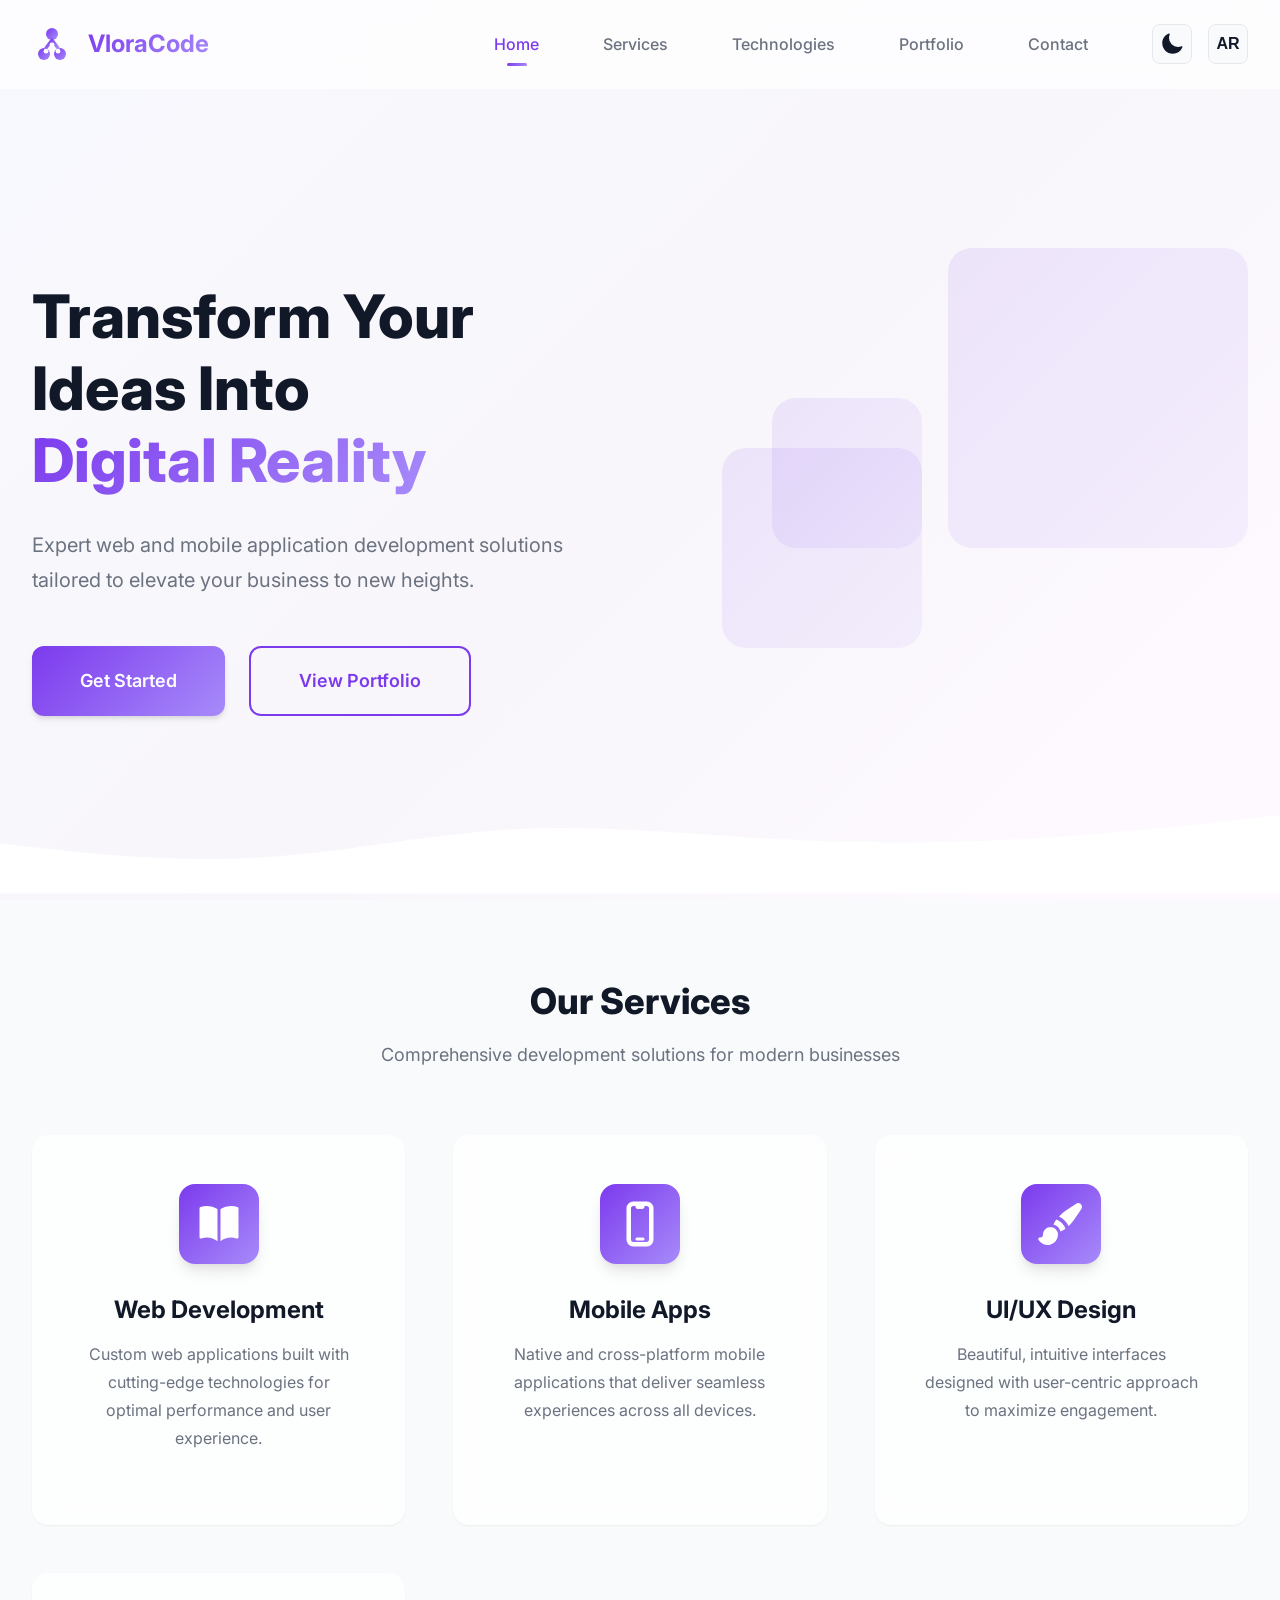
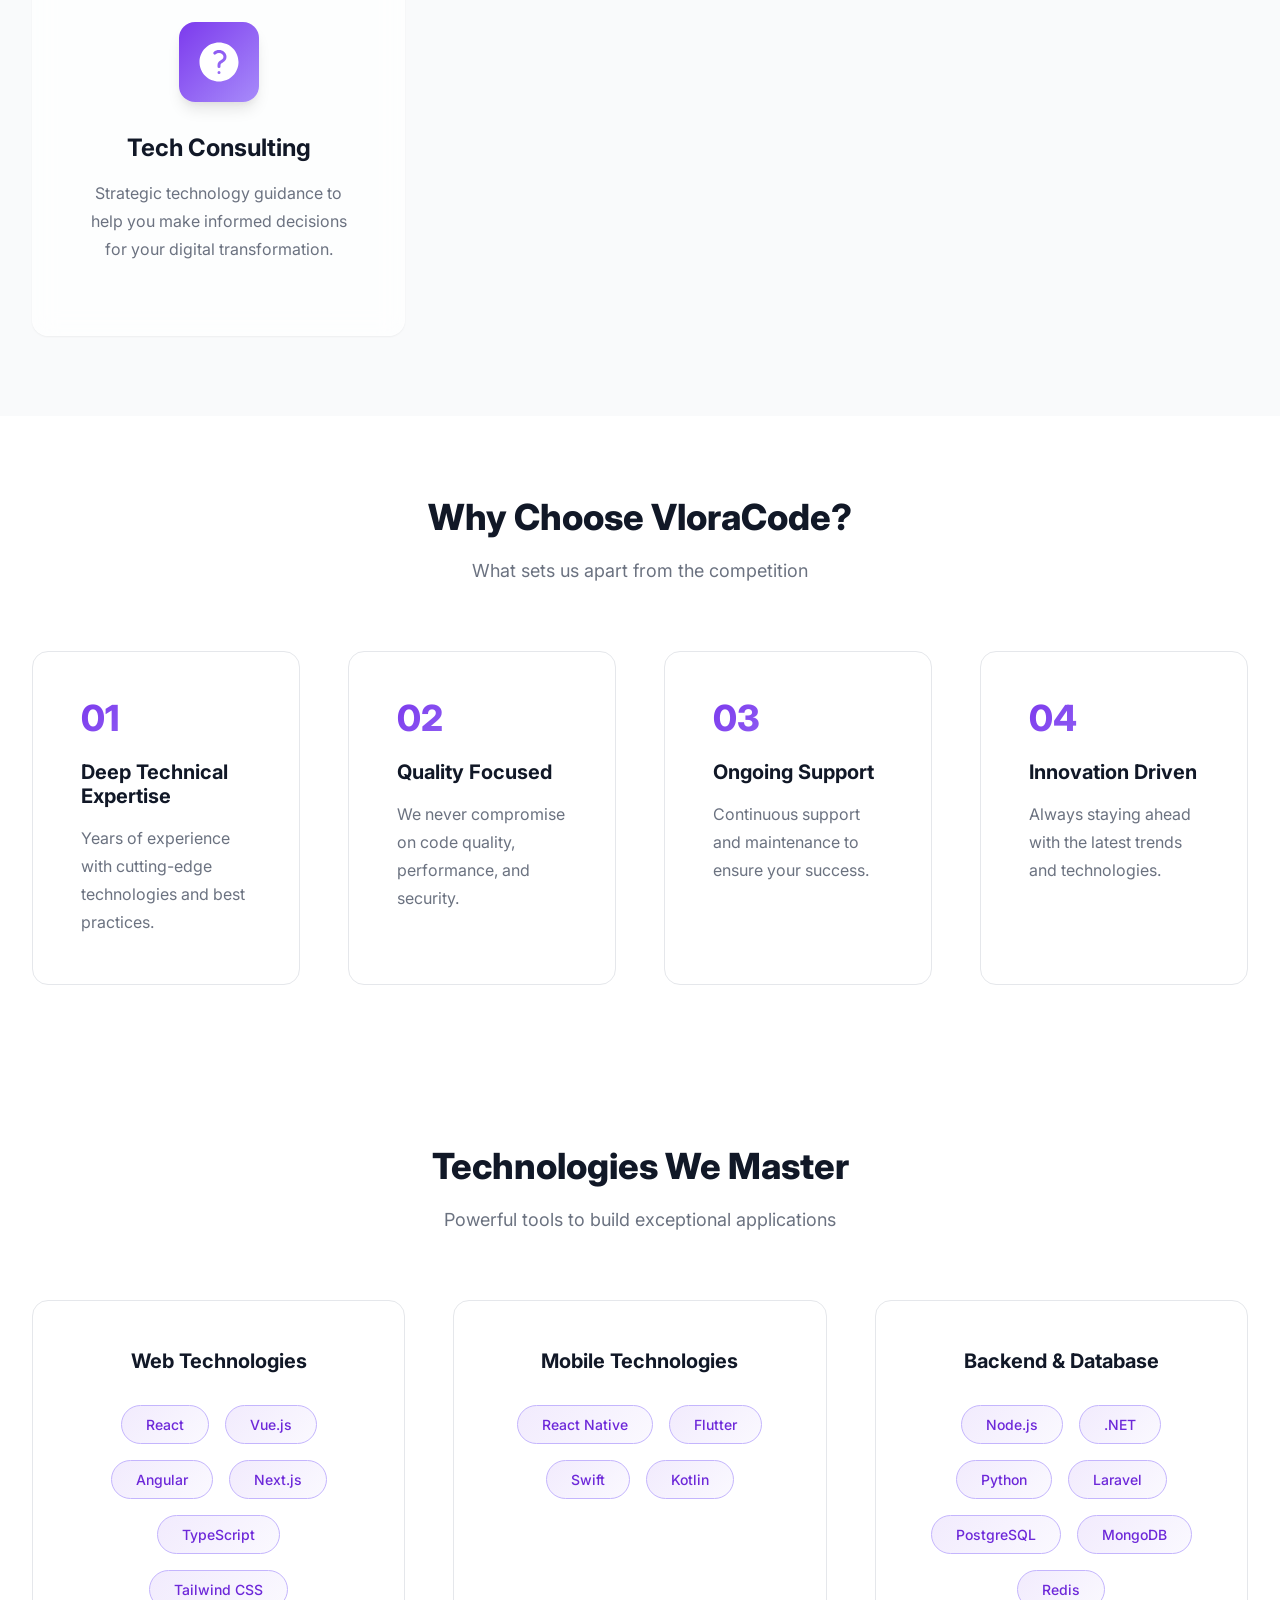
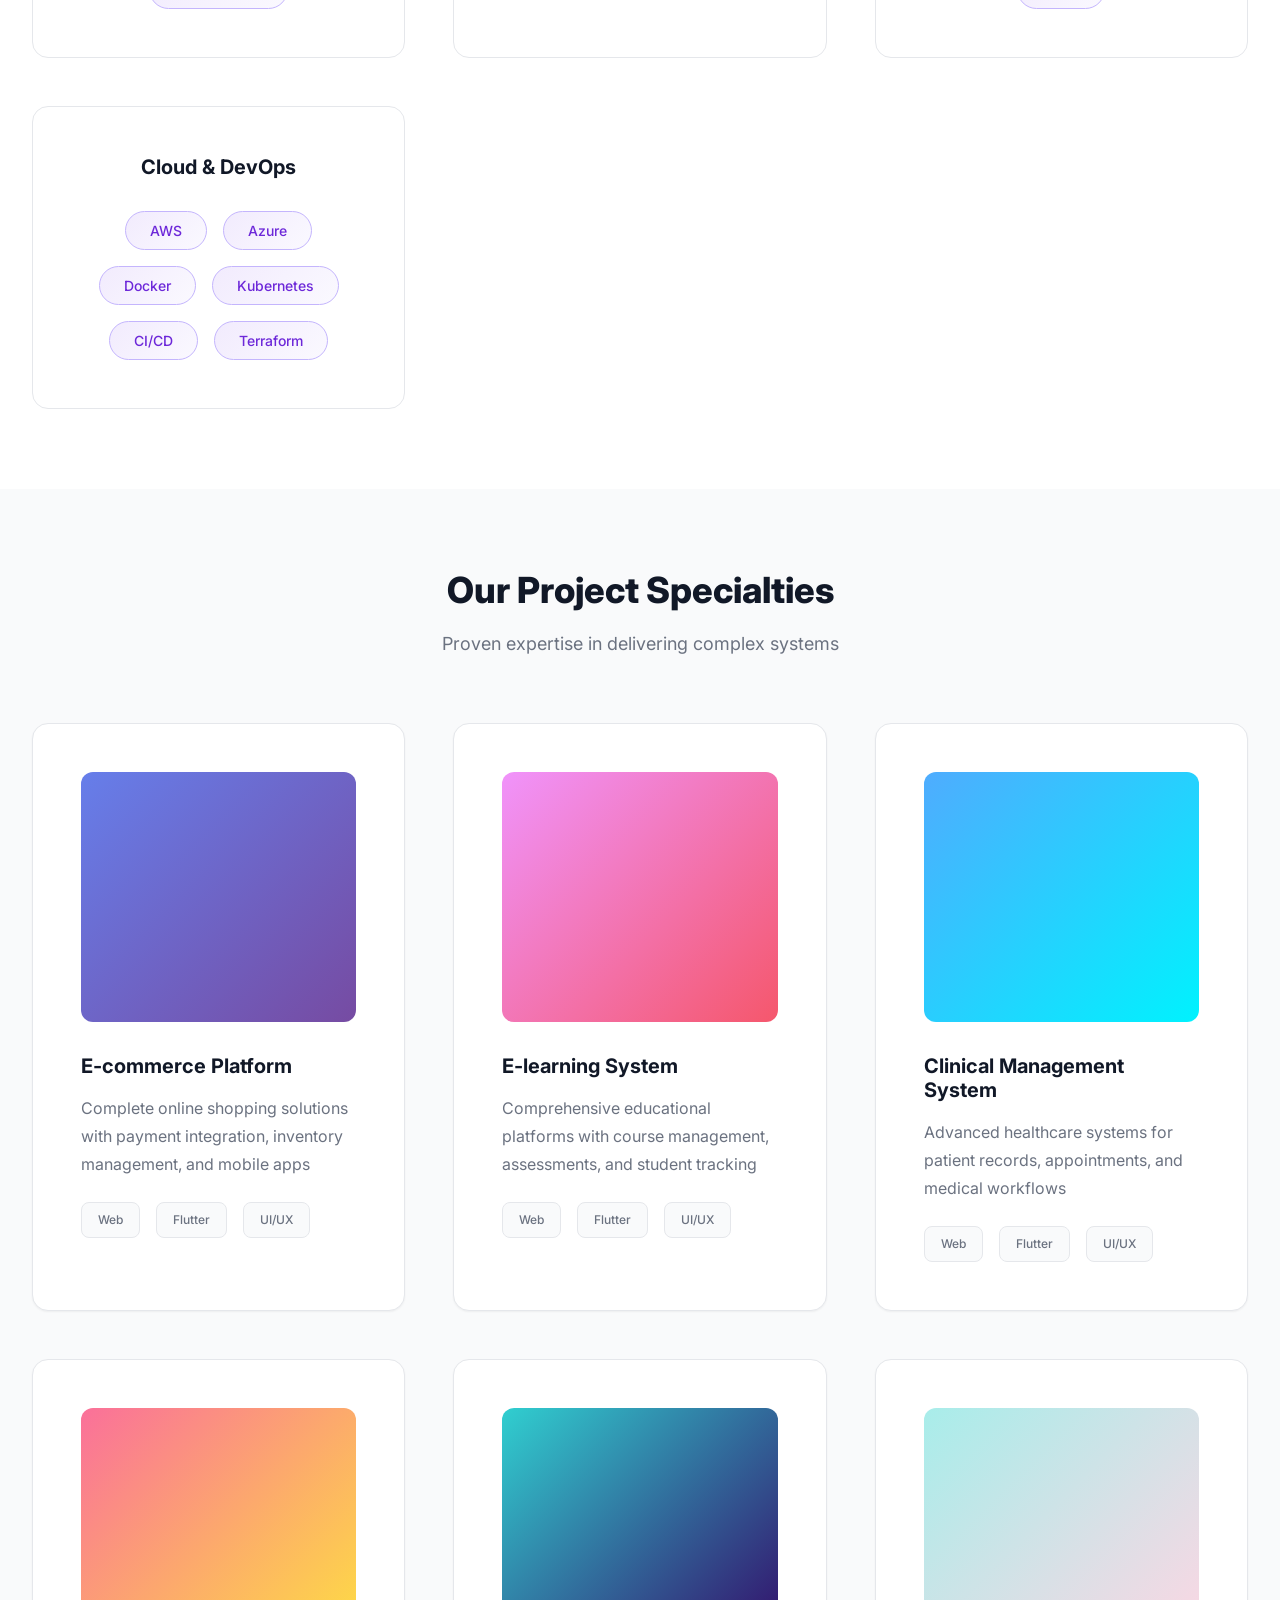
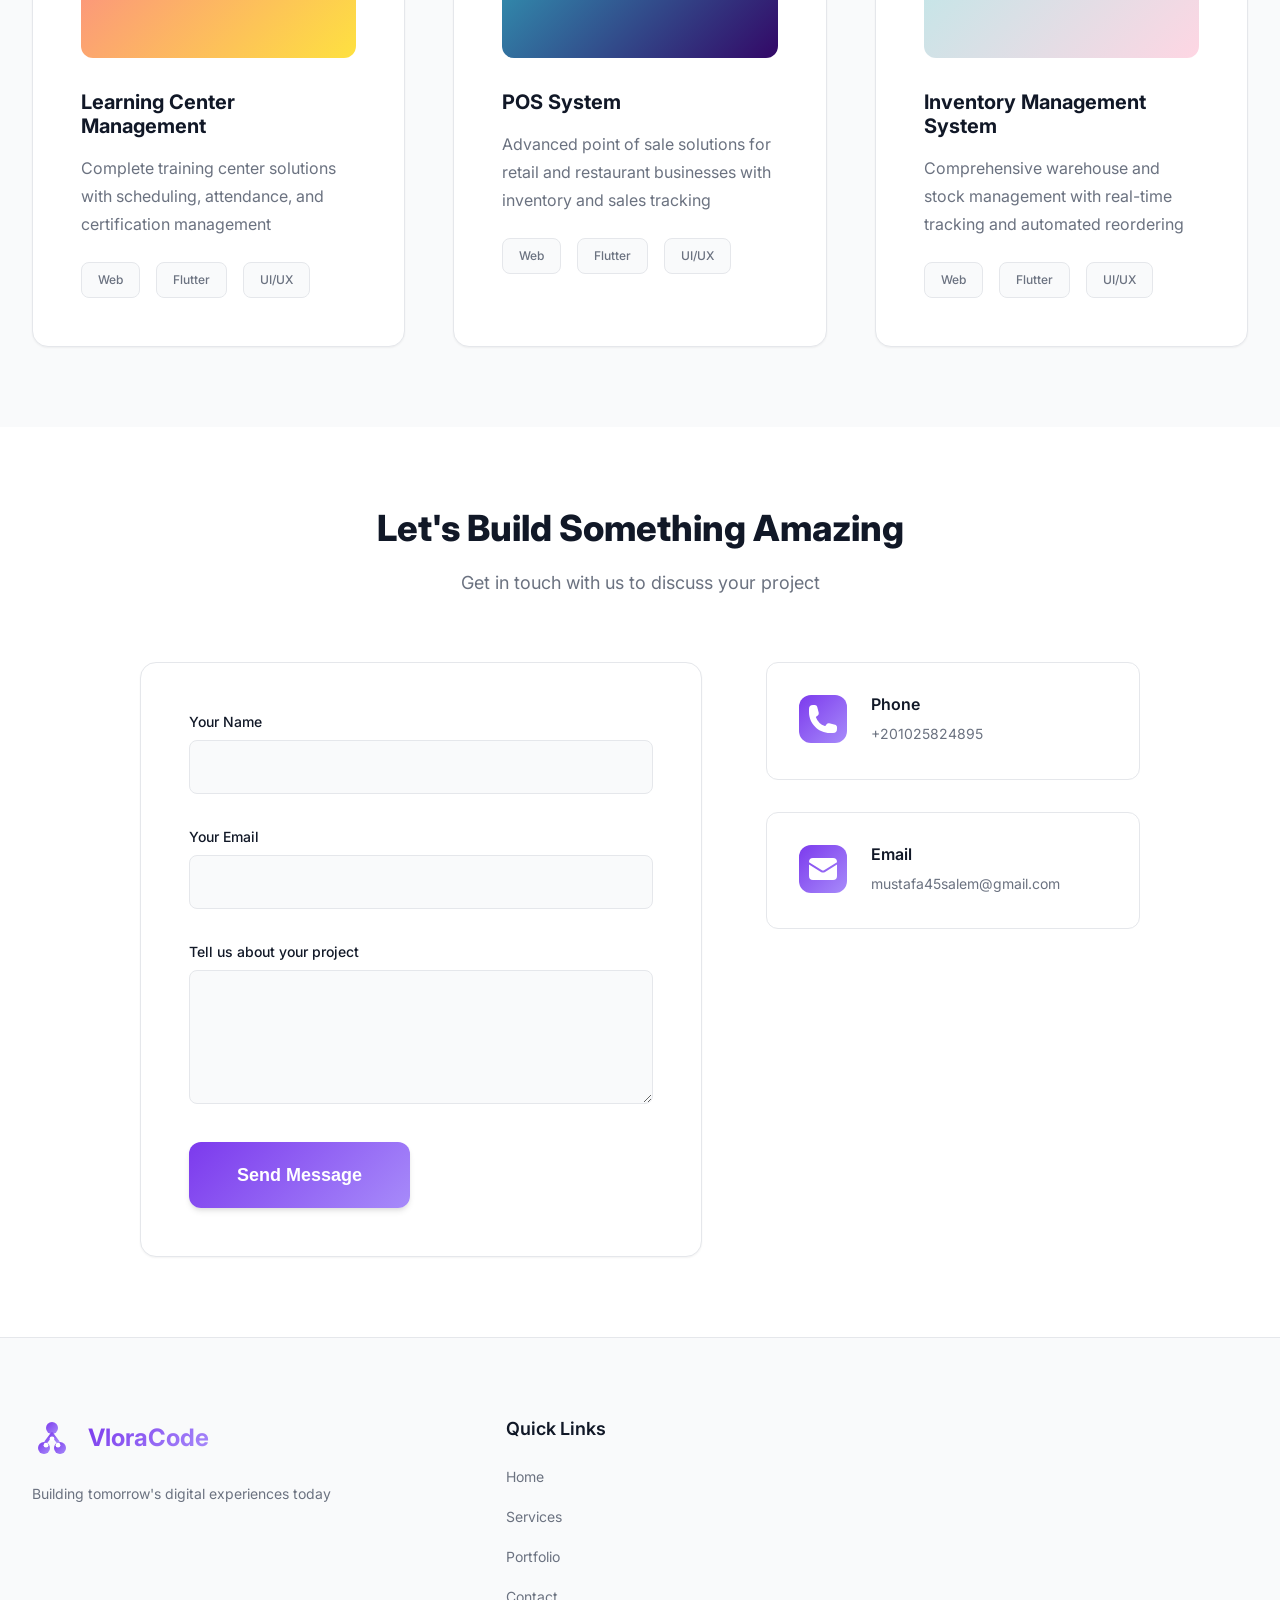
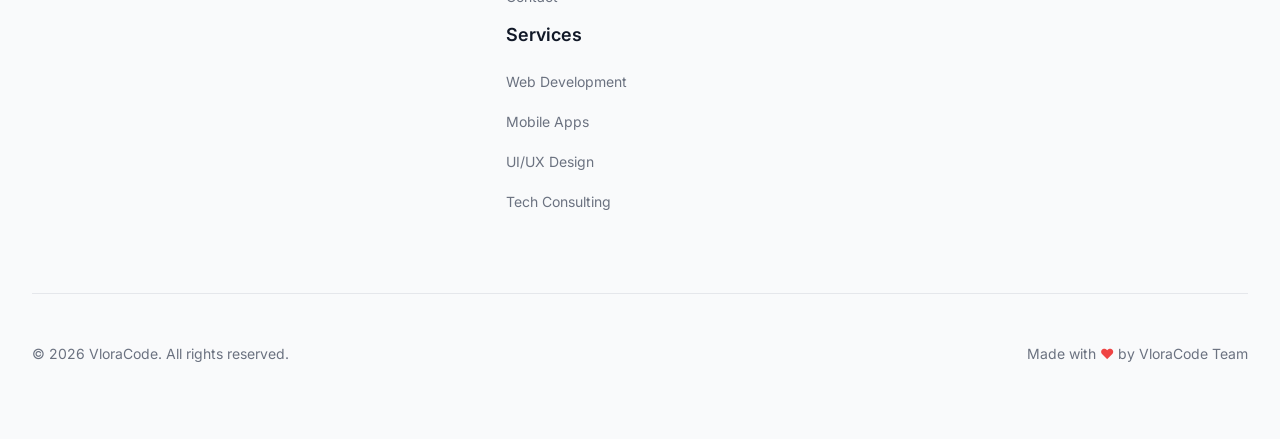
==== index.html @ 41226ab3 "first commit" ====
<!DOCTYPE html>
<html lang="en" dir="ltr">

<head>
    <meta charset="UTF-8">
    <meta name="viewport" content="width=device-width, initial-scale=1.0">
    <meta http-equiv="X-UA-Compatible" content="ie=edge">

    <!-- SEO Meta Tags -->
    <title>VloraCode - Expert Web & Mobile App Development</title>
    <meta name="description"
        content="VloraCode specializes in creating cutting-edge web and mobile applications. Transform your ideas into digital reality with our expert development team.">
    <meta name="keywords"
        content="web development, mobile app development, UI/UX design, VloraCode, software development">
    <meta name="author" content="VloraCode">

    <!-- Open Graph / Facebook -->
    <meta property="og:type" content="website">
    <meta property="og:url" content="https://vloracode.com/">
    <meta property="og:title" content="VloraCode - Expert Web & Mobile App Development">
    <meta property="og:description"
        content="Transform your ideas into digital reality with our expert development team.">

    <!-- Twitter -->
    <meta property="twitter:card" content="summary_large_image">
    <meta property="twitter:url" content="https://vloracode.com/">
    <meta property="twitter:title" content="VloraCode - Expert Web & Mobile App Development">
    <meta property="twitter:description"
        content="Transform your ideas into digital reality with our expert development team.">

    <!-- Favicon -->
    <link rel="icon" type="image/svg+xml" href="./logos/favicon.svg">

    <!-- Google Fonts -->
    <link rel="preconnect" href="https://fonts.googleapis.com">
    <link rel="preconnect" href="https://fonts.gstatic.com" crossorigin>
    <link
        href="https://fonts.googleapis.com/css2?family=Inter:wght@400;500;600;700;800&family=Cairo:wght@400;600;700;800&display=swap"
        rel="stylesheet">

    <!-- Stylesheet -->
    <link rel="stylesheet" href="./css/styles.css">
</head>

<body>

    <!-- ========== HEADER ========== -->
    <header class="header" id="header">
        <div class="container">
            <a href="#home" class="logo">
                <svg class="logo-icon" viewBox="0 0 100 100" xmlns="http://www.w3.org/2000/svg">
                    <defs>
                        <linearGradient id="logoGradient" x1="0%" y1="0%" x2="100%" y2="100%">
                            <stop offset="0%" style="stop-color:#7C3AED;stop-opacity:1" />
                            <stop offset="100%" style="stop-color:#A78BFA;stop-opacity:1" />
                        </linearGradient>
                    </defs>
                    <circle cx="50" cy="25" r="15" fill="url(#logoGradient)" />
                    <circle cx="30" cy="75" r="15" fill="url(#logoGradient)" />
                    <circle cx="70" cy="75" r="15" fill="url(#logoGradient)" />
                    <path d="M 50 40 L 35 60 M 50 40 L 65 60" stroke="url(#logoGradient)" stroke-width="8"
                        stroke-linecap="round" />
                    <circle cx="50" cy="52" r="6" fill="white" />
                    <circle cx="35" cy="68" r="6" fill="white" />
                    <circle cx="65" cy="68" r="6" fill="white" />
                </svg>
                <span class="logo-text">VloraCode</span>
            </a>

            <nav class="nav">
                <ul class="nav-links">
                    <li><a href="#home" class="nav-link active" data-i18n="nav.home">Home</a></li>
                    <li><a href="#services" class="nav-link" data-i18n="nav.services">Services</a></li>
                    <li><a href="#technologies" class="nav-link" data-i18n="nav.technologies">Technologies</a></li>
                    <li><a href="#portfolio" class="nav-link" data-i18n="nav.portfolio">Portfolio</a></li>
                    <li><a href="#contact" class="nav-link" data-i18n="nav.contact">Contact</a></li>
                </ul>

                <div class="nav-controls">
                    <button class="btn btn-icon" id="theme-toggle" aria-label="Toggle theme">
                        <span class="theme-icon">
                            <svg xmlns="http://www.w3.org/2000/svg" viewBox="0 0 24 24" fill="currentColor"
                                class="icon">
                                <path fill-rule="evenodd"
                                    d="M9.528 1.718a.75.75 0 01.162.819A8.97 8.97 0 009 6a9 9 0 009 9 8.97 8.97 0 003.463-.69.75.75 0 01.981.98 10.503 10.503 0 01-9.694 6.46c-5.799 0-10.5-4.701-10.5-10.5 0-4.368 2.667-8.112 6.46-9.694a.75.75 0 01.818.162z"
                                    clip-rule="evenodd" />
                            </svg>
                        </span>
                    </button>

                    <button class="btn btn-icon" id="lang-toggle" aria-label="Toggle language">
                        <span class="lang-text" style="font-weight: 600;">AR</span>
                    </button>

                    <button class="btn btn-icon" id="mobile-menu-btn" aria-label="Toggle menu" style="display: none;">
                        <svg xmlns="http://www.w3.org/2000/svg" viewBox="0 0 24 24" fill="currentColor" class="icon">
                            <path fill-rule="evenodd"
                                d="M3 6.75A.75.75 0 013.75 6h16.5a.75.75 0 010 1.5H3.75A.75.75 0 013 6.75zM3 12a.75.75 0 01.75-.75h16.5a.75.75 0 010 1.5H3.75A.75.75 0 013 12zm0 5.25a.75.75 0 01.75-.75h16.5a.75.75 0 010 1.5H3.75a.75.75 0 01-.75-.75z"
                                clip-rule="evenodd" />
                        </svg>
                    </button>
                </div>
            </nav>
        </div>
    </header>

    <!-- Mobile Menu Overlay -->
    <div class="menu-overlay" id="menu-overlay"></div>

    <!-- Mobile Menu -->
    <nav class="mobile-menu" id="mobile-menu">
        <ul class="mobile-menu-links">
            <li><a href="#home" data-i18n="nav.home">Home</a></li>
            <li><a href="#services" data-i18n="nav.services">Services</a></li>
            <li><a href="#technologies" data-i18n="nav.technologies">Technologies</a></li>
            <li><a href="#portfolio" data-i18n="nav.portfolio">Portfolio</a></li>
            <li><a href="#contact" data-i18n="nav.contact">Contact</a></li>
        </ul>
    </nav>

    <main>
        <!-- ========== HERO SECTION ========== -->
        <section class="hero-section" id="home">
            <div class="hero-bg"></div>
            <div class="container">
                <div class="hero-content">
                    <div class="hero-text" data-animate="fadeInUp">
                        <h1 class="hero-title">
                            <span data-i18n="hero.title">Transform Your Ideas Into</span><br>
                            <span class="text-gradient" data-i18n="hero.titleHighlight">Digital Reality</span>
                        </h1>
                        <p class="hero-subtitle" data-i18n="hero.subtitle">
                            Expert web and mobile application development solutions tailored to elevate your business to
                            new heights.
                        </p>
                        <div class="hero-cta">
                            <a href="#contact" class="btn btn-primary btn-lg" data-i18n="hero.cta1">Get Started</a>
                            <a href="#portfolio" class="btn btn-outline btn-lg" data-i18n="hero.cta2">View Portfolio</a>
                        </div>
                    </div>
                    <div class="hero-visual" data-animate="fadeIn" data-delay="200">
                        <div class="hero-animation">
                            <div class="float-element float-1"></div>
                            <div class="float-element float-2"></div>
                            <div class="float-element float-3"></div>
                        </div>
                    </div>
                </div>
            </div>
            <div class="hero-wave">
                <svg viewBox="0 0 1440 120" fill="none" xmlns="http://www.w3.org/2000/svg">
                    <path
                        d="M0,64L48,69.3C96,75,192,85,288,80C384,75,480,53,576,48C672,43,768,53,864,58.7C960,64,1056,64,1152,58.7C1248,53,1344,43,1392,37.3L1440,32L1440,120L1392,120C1344,120,1248,120,1152,120C1056,120,960,120,864,120C768,120,672,120,576,120C480,120,384,120,288,120C192,120,96,120,48,120L0,120Z"
                        fill="var(--bg-primary)" />
                </svg>
            </div>
        </section>

        <!-- ========== SERVICES SECTION ========== -->
        <section class="section services-section" id="services">
            <div class="container">
                <div class="section-header text-center" data-animate="fadeInUp">
                    <h2 class="section-title" data-i18n="services.title">Our Services</h2>
                    <p class="section-subtitle" data-i18n="services.subtitle">Comprehensive development solutions for
                        modern businesses</p>
                </div>

                <div class="services-grid">
                    <div class="service-card card card-glass" data-animate="fadeInUp" data-delay="0">
                        <div class="service-icon">
                            <svg xmlns="http://www.w3.org/2000/svg" viewBox="0 0 24 24" fill="currentColor"
                                class="icon-xl">
                                <path
                                    d="M11.25 4.533A9.707 9.707 0 006 3a9.735 9.735 0 00-3.25.555.75.75 0 00-.5.707v14.25a.75.75 0 001 .707A8.237 8.237 0 016 18.75c1.995 0 3.823.707 5.25 1.886V4.533zM12.75 20.636A8.214 8.214 0 0118 18.75c.966 0 1.89.166 2.75.47a.75.75 0 001-.708V4.262a.75.75 0 00-.5-.707A9.735 9.735 0 0018 3a9.707 9.707 0 00-5.25 1.533v16.103z" />
                            </svg>
                        </div>
                        <h3 class="service-title" data-i18n="services.web.title">Web Development</h3>
                        <p class="service-description" data-i18n="services.web.description">Custom web applications
                            built with cutting-edge technologies for optimal performance and user experience.</p>
                    </div>

                    <div class="service-card card card-glass" data-animate="fadeInUp" data-delay="100">
                        <div class="service-icon">
                            <svg xmlns="http://www.w3.org/2000/svg" viewBox="0 0 24 24" fill="currentColor"
                                class="icon-xl">
                                <path d="M10.5 18.75a.75.75 0 000 1.5h3a.75.75 0 000-1.5h-3z" />
                                <path fill-rule="evenodd"
                                    d="M8.625.75A3.375 3.375 0 005.25 4.125v15.75a3.375 3.375 0 003.375 3.375h6.75a3.375 3.375 0 003.375-3.375V4.125A3.375 3.375 0 0015.375.75h-6.75zM7.5 4.125C7.5 3.504 8.004 3 8.625 3H9.75v.375c0 .621.504 1.125 1.125 1.125h2.25c.621 0 1.125-.504 1.125-1.125V3h1.125c.621 0 1.125.504 1.125 1.125v15.75c0 .621-.504 1.125-1.125 1.125h-6.75A1.125 1.125 0 017.5 19.875V4.125z"
                                    clip-rule="evenodd" />
                            </svg>
                        </div>
                        <h3 class="service-title" data-i18n="services.mobile.title">Mobile Apps</h3>
                        <p class="service-description" data-i18n="services.mobile.description">Native and cross-platform
                            mobile applications that deliver seamless experiences across all devices.</p>
                    </div>

                    <div class="service-card card card-glass" data-animate="fadeInUp" data-delay="200">
                        <div class="service-icon">
                            <svg xmlns="http://www.w3.org/2000/svg" viewBox="0 0 24 24" fill="currentColor"
                                class="icon-xl">
                                <path fill-rule="evenodd"
                                    d="M20.599 1.5c-.376 0-.743.111-1.055.32l-5.08 3.385a18.747 18.747 0 00-3.471 2.987 10.04 10.04 0 014.815 4.815 18.748 18.748 0 002.987-3.472l3.386-5.079A1.902 1.902 0 0020.599 1.5zm-8.3 14.025a18.76 18.76 0 001.896-1.207 8.026 8.026 0 00-4.513-4.513A18.75 18.75 0 008.475 11.7l-.278.5a5.26 5.26 0 013.601 3.602l.502-.278zM6.75 13.5A3.75 3.75 0 003 17.25a1.5 1.5 0 01-1.601 1.497.75.75 0 00-.7 1.123 5.25 5.25 0 009.8-2.62 3.75 3.75 0 00-3.75-3.75z"
                                    clip-rule="evenodd" />
                            </svg>
                        </div>
                        <h3 class="service-title" data-i18n="services.uiux.title">UI/UX Design</h3>
                        <p class="service-description" data-i18n="services.uiux.description">Beautiful, intuitive
                            interfaces designed with user-centric approach to maximize engagement.</p>
                    </div>

                    <div class="service-card card card-glass" data-animate="fadeInUp" data-delay="300">
                        <div class="service-icon">
                            <svg xmlns="http://www.w3.org/2000/svg" viewBox="0 0 24 24" fill="currentColor"
                                class="icon-xl">
                                <path fill-rule="evenodd"
                                    d="M2.25 12c0-5.385 4.365-9.75 9.75-9.75s9.75 4.365 9.75 9.75-4.365 9.75-9.75 9.75S2.25 17.385 2.25 12zm11.378-3.917c-.89-.777-2.366-.777-3.255 0a.75.75 0 01-.988-1.129c1.454-1.272 3.776-1.272 5.23 0 1.513 1.324 1.513 3.518 0 4.842a3.75 3.75 0 01-.837.552c-.676.328-1.028.774-1.028 1.152v.75a.75.75 0 01-1.5 0v-.75c0-1.279 1.06-2.107 1.875-2.502.182-.088.351-.199.503-.331.83-.727.83-1.857 0-2.584zM12 18a.75.75 0 100-1.5.75.75 0 000 1.5z"
                                    clip-rule="evenodd" />
                            </svg>
                        </div>
                        <h3 class="service-title" data-i18n="services.consulting.title">Tech Consulting</h3>
                        <p class="service-description" data-i18n="services.consulting.description">Strategic technology
                            guidance to help you make informed decisions for your digital transformation.</p>
                    </div>
                </div>
            </div>
        </section>

        <!-- ========== WHY CHOOSE US SECTION ========== -->
        <section class="section why-us-section">
            <div class="container">
                <div class="section-header text-center" data-animate="fadeInUp">
                    <h2 class="section-title" data-i18n="whyUs.title">Why Choose VloraCode?</h2>
                    <p class="section-subtitle" data-i18n="whyUs.subtitle">What sets us apart from the competition</p>
                </div>

                <div class="why-us-grid">
                    <div class="why-us-card" data-animate="fadeInUp" data-delay="0">
                        <div class="why-us-number">01</div>
                        <h3 data-i18n="whyUs.expertise.title">Deep Technical Expertise</h3>
                        <p data-i18n="whyUs.expertise.description">Years of experience with cutting-edge technologies
                            and best practices.</p>
                    </div>

                    <div class="why-us-card" data-animate="fadeInUp" data-delay="100">
                        <div class="why-us-number">02</div>
                        <h3 data-i18n="whyUs.quality.title">Quality Focused</h3>
                        <p data-i18n="whyUs.quality.description">We never compromise on code quality, performance, and
                            security.</p>
                    </div>

                    <div class="why-us-card" data-animate="fadeInUp" data-delay="200">
                        <div class="why-us-number">03</div>
                        <h3 data-i18n="whyUs.support.title">Ongoing Support</h3>
                        <p data-i18n="whyUs.support.description">Continuous support and maintenance to ensure your
                            success.</p>
                    </div>

                    <div class="why-us-card" data-animate="fadeInUp" data-delay="300">
                        <div class="why-us-number">04</div>
                        <h3 data-i18n="whyUs.innovation.title">Innovation Driven</h3>
                        <p data-i18n="whyUs.innovation.description">Always staying ahead with the latest trends and
                            technologies.</p>
                    </div>
                </div>
            </div>
        </section>

        <!-- ========== TECHNOLOGIES SECTION ========== -->
        <section class="section technologies-section" id="technologies">
            <div class="container">
                <div class="section-header text-center" data-animate="fadeInUp">
                    <h2 class="section-title" data-i18n="technologies.title">Technologies We Master</h2>
                    <p class="section-subtitle" data-i18n="technologies.subtitle">Powerful tools to build exceptional
                        applications</p>
                </div>

                <div class="tech-grid">
                    <div class="tech-category" data-animate="fadeInUp" data-delay="0">
                        <h3 class="tech-category-title" data-i18n="technologies.web">Web Technologies</h3>
                        <div class="tech-items">
                            <div class="tech-item">React</div>
                            <div class="tech-item">Vue.js</div>
                            <div class="tech-item">Angular</div>
                            <div class="tech-item">Next.js</div>
                            <div class="tech-item">TypeScript</div>
                            <div class="tech-item">Tailwind CSS</div>
                        </div>
                    </div>

                    <div class="tech-category" data-animate="fadeInUp" data-delay="100">
                        <h3 class="tech-category-title" data-i18n="technologies.mobile">Mobile Technologies</h3>
                        <div class="tech-items">
                            <div class="tech-item">React Native</div>
                            <div class="tech-item">Flutter</div>
                            <div class="tech-item">Swift</div>
                            <div class="tech-item">Kotlin</div>
                        </div>
                    </div>

                    <div class="tech-category" data-animate="fadeInUp" data-delay="200">
                        <h3 class="tech-category-title" data-i18n="technologies.backend">Backend & Database</h3>
                        <div class="tech-items">
                            <div class="tech-item">Node.js</div>
                            <div class="tech-item">.NET</div>
                            <div class="tech-item">Python</div>
                            <div class="tech-item">Laravel</div>
                            <div class="tech-item">PostgreSQL</div>
                            <div class="tech-item">MongoDB</div>
                            <div class="tech-item">Redis</div>
                        </div>
                    </div>

                    <div class="tech-category" data-animate="fadeInUp" data-delay="300">
                        <h3 class="tech-category-title" data-i18n="technologies.cloud">Cloud & DevOps</h3>
                        <div class="tech-items">
                            <div class="tech-item">AWS</div>
                            <div class="tech-item">Azure</div>
                            <div class="tech-item">Docker</div>
                            <div class="tech-item">Kubernetes</div>
                            <div class="tech-item">CI/CD</div>
                            <div class="tech-item">Terraform</div>
                        </div>
                    </div>
                </div>
            </div>
        </section>

        <!-- ========== PROJECT SPECIALTIES SECTION ========== -->
        <section class="section portfolio-section" id="portfolio">
            <div class="container">
                <div class="section-header text-center" data-animate="fadeInUp">
                    <h2 class="section-title" data-i18n="portfolio.title">Our Project Specialties</h2>
                    <p class="section-subtitle" data-i18n="portfolio.subtitle">Proven expertise in delivering complex
                        systems</p>
                </div>

                <div class="portfolio-grid">
                    <!-- E-commerce Platform -->
                    <div class="portfolio-item card" data-animate="fadeInUp" data-delay="0">
                        <div class="portfolio-image">
                            <div class="portfolio-placeholder"
                                style="background: linear-gradient(135deg, #667eea 0%, #764ba2 100%);"></div>
                        </div>
                        <div class="portfolio-content">
                            <h3 class="portfolio-title" data-i18n="portfolio.project1.title">E-commerce Platform</h3>
                            <p class="portfolio-description" data-i18n="portfolio.project1.description">Complete online
                                shopping solutions with payment integration, inventory management, and mobile apps</p>
                            <div class="portfolio-tags">
                                <span class="tag">Web</span>
                                <span class="tag">Flutter</span>
                                <span class="tag">UI/UX</span>
                            </div>
                        </div>
                    </div>

                    <!-- E-learning System -->
                    <div class="portfolio-item card" data-animate="fadeInUp" data-delay="100">
                        <div class="portfolio-image">
                            <div class="portfolio-placeholder"
                                style="background: linear-gradient(135deg, #f093fb 0%, #f5576c 100%);"></div>
                        </div>
                        <div class="portfolio-content">
                            <h3 class="portfolio-title" data-i18n="portfolio.project2.title">E-learning System</h3>
                            <p class="portfolio-description" data-i18n="portfolio.project2.description">Comprehensive
                                educational platforms with course management, assessments, and student tracking</p>
                            <div class="portfolio-tags">
                                <span class="tag">Web</span>
                                <span class="tag">Flutter</span>
                                <span class="tag">UI/UX</span>
                            </div>
                        </div>
                    </div>

                    <!-- Clinical Management System -->
                    <div class="portfolio-item card" data-animate="fadeInUp" data-delay="200">
                        <div class="portfolio-image">
                            <div class="portfolio-placeholder"
                                style="background: linear-gradient(135deg, #4facfe 0%, #00f2fe 100%);"></div>
                        </div>
                        <div class="portfolio-content">
                            <h3 class="portfolio-title" data-i18n="portfolio.project3.title">Clinical Management System
                            </h3>
                            <p class="portfolio-description" data-i18n="portfolio.project3.description">Advanced
                                healthcare systems for patient records, appointments, and medical workflows</p>
                            <div class="portfolio-tags">
                                <span class="tag">Web</span>
                                <span class="tag">Flutter</span>
                                <span class="tag">UI/UX</span>
                            </div>
                        </div>
                    </div>

                    <!-- Learning Center Management -->
                    <div class="portfolio-item card" data-animate="fadeInUp" data-delay="300">
                        <div class="portfolio-image">
                            <div class="portfolio-placeholder"
                                style="background: linear-gradient(135deg, #fa709a 0%, #fee140 100%);"></div>
                        </div>
                        <div class="portfolio-content">
                            <h3 class="portfolio-title" data-i18n="portfolio.project4.title">Learning Center Management
                            </h3>
                            <p class="portfolio-description" data-i18n="portfolio.project4.description">Complete
                                training center solutions with scheduling, attendance, and certification management</p>
                            <div class="portfolio-tags">
                                <span class="tag">Web</span>
                                <span class="tag">Flutter</span>
                                <span class="tag">UI/UX</span>
                            </div>
                        </div>
                    </div>

                    <!-- POS System -->
                    <div class="portfolio-item card" data-animate="fadeInUp" data-delay="400">
                        <div class="portfolio-image">
                            <div class="portfolio-placeholder"
                                style="background: linear-gradient(135deg, #30cfd0 0%, #330867 100%);"></div>
                        </div>
                        <div class="portfolio-content">
                            <h3 class="portfolio-title" data-i18n="portfolio.project5.title">POS System</h3>
                            <p class="portfolio-description" data-i18n="portfolio.project5.description">Advanced point
                                of sale solutions for retail and restaurant businesses with inventory and sales tracking
                            </p>
                            <div class="portfolio-tags">
                                <span class="tag">Web</span>
                                <span class="tag">Flutter</span>
                                <span class="tag">UI/UX</span>
                            </div>
                        </div>
                    </div>

                    <!-- Inventory Management System -->
                    <div class="portfolio-item card" data-animate="fadeInUp" data-delay="500">
                        <div class="portfolio-image">
                            <div class="portfolio-placeholder"
                                style="background: linear-gradient(135deg, #a8edea 0%, #fed6e3 100%);"></div>
                        </div>
                        <div class="portfolio-content">
                            <h3 class="portfolio-title" data-i18n="portfolio.project6.title">Inventory Management System
                            </h3>
                            <p class="portfolio-description" data-i18n="portfolio.project6.description">Comprehensive
                                warehouse and stock management with real-time tracking and automated reordering</p>
                            <div class="portfolio-tags">
                                <span class="tag">Web</span>
                                <span class="tag">Flutter</span>
                                <span class="tag">UI/UX</span>
                            </div>
                        </div>
                    </div>
                </div>
            </div>
        </section>

        <!-- ========== CONTACT SECTION ========== -->
        <section class="section contact-section" id="contact">
            <div class="container">
                <div class="section-header text-center" data-animate="fadeInUp">
                    <h2 class="section-title" data-i18n="contact.title">Let's Build Something Amazing</h2>
                    <p class="section-subtitle" data-i18n="contact.subtitle">Get in touch with us to discuss your
                        project</p>
                </div>

                <div class="contact-content">
                    <form class="contact-form" id="contact-form" data-animate="fadeInUp" data-delay="100">
                        <div class="form-group">
                            <label for="name" class="form-label" data-i18n="contact.name">Your Name</label>
                            <input type="text" id="name" name="name" class="form-input" required>
                        </div>

                        <div class="form-group">
                            <label for="email" class="form-label" data-i18n="contact.email">Your Email</label>
                            <input type="email" id="email" name="email" class="form-input" required>
                        </div>

                        <div class="form-group">
                            <label for="message" class="form-label" data-i18n="contact.message">Tell us about your
                                project</label>
                            <textarea id="message" name="message" class="form-input form-textarea" rows="5"
                                required></textarea>
                        </div>

                        <button type="submit" class="btn btn-primary btn-lg" data-i18n="contact.send">Send
                            Message</button>
                    </form>

                    <div class="contact-info" data-animate="fadeInUp" data-delay="200">
                        <div class="contact-info-item">
                            <div class="contact-icon">
                                <svg xmlns="http://www.w3.org/2000/svg" viewBox="0 0 24 24" fill="currentColor"
                                    class="icon-lg">
                                    <path fill-rule="evenodd"
                                        d="M1.5 4.5a3 3 0 013-3h1.372c.86 0 1.61.586 1.819 1.42l1.105 4.423a1.875 1.875 0 01-.694 1.955l-1.293.97c-.135.101-.164.249-.126.352a11.285 11.285 0 006.697 6.697c.103.038.25.009.352-.126l.97-1.293a1.875 1.875 0 011.955-.694l4.423 1.105c.834.209 1.42.959 1.42 1.82V19.5a3 3 0 01-3 3h-2.25C8.552 22.5 1.5 15.448 1.5 6.75V4.5z"
                                        clip-rule="evenodd" />
                                </svg>
                            </div>
                            <div>
                                <h4 data-i18n="contact.phoneLabel">Phone</h4>
                                <p>+201025824895</p>
                            </div>
                        </div>

                        <div class="contact-info-item">
                            <div class="contact-icon">
                                <svg xmlns="http://www.w3.org/2000/svg" viewBox="0 0 24 24" fill="currentColor"
                                    class="icon-lg">
                                    <path
                                        d="M1.5 8.67v8.58a3 3 0 003 3h15a3 3 0 003-3V8.67l-8.928 5.493a3 3 0 01-3.144 0L1.5 8.67z" />
                                    <path
                                        d="M22.5 6.908V6.75a3 3 0 00-3-3h-15a3 3 0 00-3 3v.158l9.714 5.978a1.5 1.5 0 001.572 0L22.5 6.908z" />
                                </svg>
                            </div>
                            <div>
                                <h4 data-i18n="contact.emailLabel">Email</h4>
                                <p>mustafa45salem@gmail.com</p>
                            </div>
                        </div>

                       <!-- <div class="contact-info-item">
                            <div class="contact-icon">
                                <svg xmlns="http://www.w3.org/2000/svg" viewBox="0 0 24 24" fill="currentColor"
                                    class="icon-lg">
                                    <path fill-rule="evenodd"
                                        d="M11.54 22.351l.07.04.028.016a.76.76 0 00.723 0l.028-.015.071-.041a16.975 16.975 0 001.144-.742 19.58 19.58 0 002.683-2.282c1.944-1.99 3.963-4.98 3.963-8.827a8.25 8.25 0 00-16.5 0c0 3.846 2.02 6.837 3.963 8.827a19.58 19.58 0 002.682 2.282 16.975 16.975 0 001.145.742zM12 13.5a3 3 0 100-6 3 3 0 000 6z"
                                        clip-rule="evenodd" />
                                </svg>
                            </div>
                            <div>
                                <h4 data-i18n="contact.officeLabel">Office</h4>
                                <p data-i18n="contact.officeAddress">123 Innovation Street<br>Tech City, TC 12345</p>
                            </div>
                        </div>-->
                    </div>
                </div>
            </div>
        </section>
    </main>

    <!-- ========== FOOTER ========== -->
    <footer class="footer">
        <div class="container">
            <div class="footer-content">
                <div class="footer-brand">
                    <a href="#home" class="logo">
                        <svg class="logo-icon" viewBox="0 0 100 100" xmlns="http://www.w3.org/2000/svg">
                            <defs>
                                <linearGradient id="logoGradient2" x1="0%" y1="0%" x2="100%" y2="100%">
                                    <stop offset="0%" style="stop-color:#7C3AED;stop-opacity:1" />
                                    <stop offset="100%" style="stop-color:#A78BFA;stop-opacity:1" />
                                </linearGradient>
                            </defs>
                            <circle cx="50" cy="25" r="15" fill="url(#logoGradient2)" />
                            <circle cx="30" cy="75" r="15" fill="url(#logoGradient2)" />
                            <circle cx="70" cy="75" r="15" fill="url(#logoGradient2)" />
                            <path d="M 50 40 L 35 60 M 50 40 L 65 60" stroke="url(#logoGradient2)" stroke-width="8"
                                stroke-linecap="round" />
                            <circle cx="50" cy="52" r="6" fill="white" />
                            <circle cx="35" cy="68" r="6" fill="white" />
                            <circle cx="65" cy="68" r="6" fill="white" />
                        </svg>
                        <span class="logo-text">VloraCode</span>
                    </a>
                    <p class="footer-tagline" data-i18n="footer.tagline">Building tomorrow's digital experiences today
                    </p>
                </div>

                <div class="footer-links">
                    <div class="footer-column">
                        <h4 data-i18n="footer.quickLinks">Quick Links</h4>
                        <ul>
                            <li><a href="#home" data-i18n="nav.home">Home</a></li>
                            <li><a href="#services" data-i18n="nav.services">Services</a></li>
                            <li><a href="#portfolio" data-i18n="nav.portfolio">Portfolio</a></li>
                            <li><a href="#contact" data-i18n="nav.contact">Contact</a></li>
                        </ul>
                    </div>

                    <div class="footer-column">
                        <h4 data-i18n="footer.services">Services</h4>
                        <ul>
                            <li><a href="#services" data-i18n="services.web.title">Web Development</a></li>
                            <li><a href="#services" data-i18n="services.mobile.title">Mobile Apps</a></li>
                            <li><a href="#services" data-i18n="services.uiux.title">UI/UX Design</a></li>
                            <li><a href="#services" data-i18n="services.consulting.title">Tech Consulting</a></li>
                        </ul>
                    </div>

                   <!--<div class="footer-column">
                        <h4 data-i18n="footer.connect">Connect With Us</h4>
                        <div class="social-links">
                            <a href="#" aria-label="Facebook" class="social-link">
                                <svg xmlns="http://www.w3.org/2000/svg" viewBox="0 0 24 24" fill="currentColor"
                                    class="icon">
                                    <path
                                        d="M22 12c0-5.523-4.477-10-10-10S2 6.477 2 12c0 4.991 3.657 9.128 8.438 9.878v-6.987h-2.54V12h2.54V9.797c0-2.506 1.492-3.89 3.777-3.89 1.094 0 2.238.195 2.238.195v2.46h-1.26c-1.243 0-1.63.771-1.63 1.562V12h2.773l-.443 2.89h-2.33v6.988C18.343 21.128 22 16.991 22 12z" />
                                </svg>
                            </a>
                            <a href="#" aria-label="Twitter" class="social-link">
                                <svg xmlns="http://www.w3.org/2000/svg" viewBox="0 0 24 24" fill="currentColor"
                                    class="icon">
                                    <path
                                        d="M8.29 20.251c7.547 0 11.675-6.253 11.675-11.675 0-.178 0-.355-.012-.53A8.348 8.348 0 0022 5.92a8.19 8.19 0 01-2.357.646 4.118 4.118 0 001.804-2.27 8.224 8.224 0 01-2.605.996 4.107 4.107 0 00-6.993 3.743 11.65 11.65 0 01-8.457-4.287 4.106 4.106 0 001.27 5.477A4.072 4.072 0 012.8 9.713v.052a4.105 4.105 0 003.292 4.022 4.095 4.095 0 01-1.853.07 4.108 4.108 0 003.834 2.85A8.233 8.233 0 012 18.407a11.616 11.616 0 006.29 1.84" />
                                </svg>
                            </a>
                            <a href="#" aria-label="LinkedIn" class="social-link">
                                <svg xmlns="http://www.w3.org/2000/svg" viewBox="0 0 24 24" fill="currentColor"
                                    class="icon">
                                    <path
                                        d="M20.5 2h-17A1.5 1.5 0 002 3.5v17A1.5 1.5 0 003.5 22h17a1.5 1.5 0 001.5-1.5v-17A1.5 1.5 0 0020.5 2zM8 19H5v-9h3zM6.5 8.25A1.75 1.75 0 118.3 6.5a1.78 1.78 0 01-1.8 1.75zM19 19h-3v-4.74c0-1.42-.6-1.93-1.38-1.93A1.74 1.74 0 0013 14.19a.66.66 0 000 .14V19h-3v-9h2.9v1.3a3.11 3.11 0 012.7-1.4c1.55 0 3.36.86 3.36 3.66z" />
                                </svg>
                            </a>
                            <a href="#" aria-label="GitHub" class="social-link">
                                <svg xmlns="http://www.w3.org/2000/svg" viewBox="0 0 24 24" fill="currentColor"
                                    class="icon">
                                    <path
                                        d="M12 2C6.477 2 2 6.484 2 12.017c0 4.425 2.865 8.18 6.839 9.504.5.092.682-.217.682-.483 0-.237-.008-.868-.013-1.703-2.782.605-3.369-1.343-3.369-1.343-.454-1.158-1.11-1.466-1.11-1.466-.908-.62.069-.608.069-.608 1.003.07 1.531 1.032 1.531 1.032.892 1.53 2.341 1.088 2.91.832.092-.647.35-1.088.636-1.338-2.220-.253-4.555-1.113-4.555-4.951 0-1.093.39-1.988 1.029-2.688-.103-.253-.446-1.272.098-2.65 0 0 .84-.27 2.75 1.026A9.564 9.564 0 0112 6.844c.85.004 1.705.115 2.504.337 1.909-1.296 2.747-1.027 2.747-1.027.546 1.379.202 2.398.1 2.651.64.7 1.028 1.595 1.028 2.688 0 3.848-2.339 4.695-4.566 4.943.359.309.678.92.678 1.855 0 1.338-.012 2.419-.012 2.747 0 .268.18.58.688.482A10.019 10.019 0 0022 12.017C22 6.484 17.522 2 12 2z" />
                                </svg>
                            </a>
                        </div>
                    </div>-->  
                </div> 
            </div>

            <div class="footer-bottom">
                <p data-i18n="footer.copyright">© 2026 VloraCode. All rights reserved.</p>
                <p>
                    <span data-i18n="footer.madeWith">Made with</span>
                    <span style="color: #EF4444;">❤</span>
                    <span data-i18n="footer.by">by VloraCode Team</span>
                </p>
            </div>
        </div>
    </footer>

    <!-- Scripts -->
    <script src="./js/theme.js"></script>
    <script src="./js/language.js"></script>
    <script src="./js/animations.js"></script>
</body>

</html>
---- css/styles.css ----
/* ============================================
   VloraCode - Modern Design System
   ============================================ */

/* ===== CSS Variables - Design Tokens ===== */
:root {
  /* Primary Colors - Purple Gradient Theme */
  --primary-500: #7C3AED;
  --primary-600: #6D28D9;
  --primary-700: #5B21B6;
  --primary-400: #A78BFA;
  --primary-300: #C4B5FD;

  /* Secondary Colors - Cyan Accent */
  --secondary-500: #06B6D4;
  --secondary-600: #0891B2;
  --secondary-400: #22D3EE;

  /* Success, Warning, Error */
  --success: #10B981;
  --warning: #F59E0B;
  --error: #EF4444;

  /* Gradients */
  --gradient-primary: linear-gradient(135deg, #7C3AED 0%, #A78BFA 100%);
  --gradient-secondary: linear-gradient(135deg, #06B6D4 0%, #22D3EE 100%);
  --gradient-hero: linear-gradient(135deg, #667eea 0%, #764ba2 50%, #f093fb 100%);
  --gradient-card: linear-gradient(135deg, rgba(124, 58, 237, 0.1) 0%, rgba(167, 139, 250, 0.05) 100%);

  /* Spacing System - 8px Grid */
  --space-1: 0.5rem;
  /* 8px */
  --space-2: 1rem;
  /* 16px */
  --space-3: 1.5rem;
  /* 24px */
  --space-4: 2rem;
  /* 32px */
  --space-5: 2.5rem;
  /* 40px */
  --space-6: 3rem;
  /* 48px */
  --space-8: 4rem;
  /* 64px */
  --space-10: 5rem;
  /* 80px */
  --space-12: 6rem;
  /* 96px */

  /* Typography */
  --font-family-latin: 'Inter', -apple-system, BlinkMacSystemFont, 'Segoe UI', sans-serif;
  --font-family-arabic: 'Cairo', 'Inter', sans-serif;

  --font-size-xs: 0.75rem;
  /* 12px */
  --font-size-sm: 0.875rem;
  /* 14px */
  --font-size-base: 1rem;
  /* 16px */
  --font-size-lg: 1.125rem;
  /* 18px */
  --font-size-xl: 1.25rem;
  /* 20px */
  --font-size-2xl: 1.5rem;
  /* 24px */
  --font-size-3xl: 1.875rem;
  /* 30px */
  --font-size-4xl: 2.25rem;
  /* 36px */
  --font-size-5xl: 3rem;
  /* 48px */
  --font-size-6xl: 3.75rem;
  /* 60px */

  --font-weight-normal: 400;
  --font-weight-medium: 500;
  --font-weight-semibold: 600;
  --font-weight-bold: 700;
  --font-weight-extrabold: 800;

  --line-height-tight: 1.2;
  --line-height-normal: 1.5;
  --line-height-relaxed: 1.75;

  /* Border Radius */
  --radius-sm: 0.375rem;
  /* 6px */
  --radius-md: 0.5rem;
  /* 8px */
  --radius-lg: 0.75rem;
  /* 12px */
  --radius-xl: 1rem;
  /* 16px */
  --radius-2xl: 1.5rem;
  /* 24px */
  --radius-full: 9999px;

  /* Shadows */
  --shadow-sm: 0 1px 2px 0 rgba(0, 0, 0, 0.05);
  --shadow-md: 0 4px 6px -1px rgba(0, 0, 0, 0.1), 0 2px 4px -1px rgba(0, 0, 0, 0.06);
  --shadow-lg: 0 10px 15px -3px rgba(0, 0, 0, 0.1), 0 4px 6px -2px rgba(0, 0, 0, 0.05);
  --shadow-xl: 0 20px 25px -5px rgba(0, 0, 0, 0.1), 0 10px 10px -5px rgba(0, 0, 0, 0.04);
  --shadow-2xl: 0 25px 50px -12px rgba(0, 0, 0, 0.25);
  --shadow-glow: 0 0 20px rgba(124, 58, 237, 0.3);

  /* Transitions */
  --transition-fast: 150ms ease-in-out;
  --transition-base: 300ms ease-in-out;
  --transition-slow: 500ms ease-in-out;

  /* Z-Index Scale */
  --z-dropdown: 1000;
  --z-sticky: 1020;
  --z-fixed: 1030;
  --z-modal-backdrop: 1040;
  --z-modal: 1050;
  --z-popover: 1060;
  --z-tooltip: 1070;

  /* Container Max Width */
  --container-max-width: 1280px;
  --container-padding: var(--space-4);
}

/* ===== Light Mode (Default) ===== */
:root,
[data-theme="light"] {
  --bg-primary: #FFFFFF;
  --bg-secondary: #F9FAFB;
  --bg-tertiary: #F3F4F6;
  --bg-elevated: #FFFFFF;

  --text-primary: #111827;
  --text-secondary: #6B7280;
  --text-tertiary: #9CA3AF;
  --text-inverse: #FFFFFF;

  --border-color: #E5E7EB;
  --border-color-hover: #D1D5DB;

  --glass-bg: rgba(255, 255, 255, 0.7);
  --glass-border: rgba(255, 255, 255, 0.2);

  --overlay-bg: rgba(0, 0, 0, 0.5);
}

/* ===== Dark Mode ===== */
[data-theme="dark"] {
  --bg-primary: #0F172A;
  --bg-secondary: #1E293B;
  --bg-tertiary: #334155;
  --bg-elevated: #1E293B;

  --text-primary: #F1F5F9;
  --text-secondary: #CBD5E1;
  --text-tertiary: #94A3B8;
  --text-inverse: #0F172A;

  --border-color: #334155;
  --border-color-hover: #475569;

  --glass-bg: rgba(30, 41, 59, 0.7);
  --glass-border: rgba(255, 255, 255, 0.1);

  --overlay-bg: rgba(0, 0, 0, 0.7);

  /* Adjust shadows for dark mode */
  --shadow-sm: 0 1px 2px 0 rgba(0, 0, 0, 0.3);
  --shadow-md: 0 4px 6px -1px rgba(0, 0, 0, 0.4), 0 2px 4px -1px rgba(0, 0, 0, 0.3);
  --shadow-lg: 0 10px 15px -3px rgba(0, 0, 0, 0.4), 0 4px 6px -2px rgba(0, 0, 0, 0.3);
  --shadow-xl: 0 20px 25px -5px rgba(0, 0, 0, 0.4), 0 10px 10px -5px rgba(0, 0, 0, 0.3);
  --shadow-2xl: 0 25px 50px -12px rgba(0, 0, 0, 0.5);
}

/* ===== RTL Support ===== */
[dir="rtl"] {
  direction: rtl;
}

[dir="rtl"] body {
  font-family: var(--font-family-arabic);
}

/* ===== Base Reset & Typography ===== */
*,
*::before,
*::after {
  box-sizing: border-box;
  margin: 0;
  padding: 0;
}

html {
  font-size: 16px;
  scroll-behavior: smooth;
  -webkit-font-smoothing: antialiased;
  -moz-osx-font-smoothing: grayscale;
}

body {
  font-family: var(--font-family-latin);
  font-size: var(--font-size-base);
  font-weight: var(--font-weight-normal);
  line-height: var(--line-height-normal);
  color: var(--text-primary);
  background-color: var(--bg-primary);
  transition: background-color var(--transition-base), color var(--transition-base);
  overflow-x: hidden;
}

/* ===== Typography Styles ===== */
h1,
h2,
h3,
h4,
h5,
h6 {
  font-weight: var(--font-weight-bold);
  line-height: var(--line-height-tight);
  color: var(--text-primary);
  margin-bottom: var(--space-3);
}

h1 {
  font-size: var(--font-size-5xl);
  font-weight: var(--font-weight-extrabold);
}

h2 {
  font-size: var(--font-size-4xl);
}

h3 {
  font-size: var(--font-size-3xl);
}

h4 {
  font-size: var(--font-size-2xl);
}

h5 {
  font-size: var(--font-size-xl);
}

h6 {
  font-size: var(--font-size-lg);
}

p {
  margin-bottom: var(--space-3);
  color: var(--text-secondary);
  line-height: var(--line-height-relaxed);
}

a {
  color: var(--primary-500);
  text-decoration: none;
  transition: color var(--transition-fast);
}

a:hover {
  color: var(--primary-600);
}

/* ===== Container & Layout ===== */
.container {
  width: 100%;
  max-width: var(--container-max-width);
  margin-left: auto;
  margin-right: auto;
  padding-left: var(--container-padding);
  padding-right: var(--container-padding);
}

.section {
  padding-top: var(--space-10);
  padding-bottom: var(--space-10);
}

/* ===== Header & Navigation ===== */
.header {
  position: fixed;
  top: 0;
  left: 0;
  right: 0;
  z-index: var(--z-fixed);
  background: var(--glass-bg);
  backdrop-filter: blur(12px);
  -webkit-backdrop-filter: blur(12px);
  border-bottom: 1px solid var(--glass-border);
  transition: all var(--transition-base);
}

.header.scrolled {
  box-shadow: var(--shadow-md);
}

.header .container {
  display: flex;
  align-items: center;
  justify-content: space-between;
  padding-top: var(--space-3);
  padding-bottom: var(--space-3);
}

.logo {
  display: flex;
  align-items: center;
  gap: var(--space-2);
  font-size: var(--font-size-2xl);
  font-weight: var(--font-weight-bold);
  color: var(--text-primary);
  transition: transform var(--transition-fast);
}

.logo:hover {
  transform: scale(1.05);
}

.logo-icon {
  width: 40px;
  height: 40px;
}

.logo-text {
  background: var(--gradient-primary);
  -webkit-background-clip: text;
  -webkit-text-fill-color: transparent;
  background-clip: text;
}

.nav {
  display: flex;
  align-items: center;
  gap: var(--space-6);
}

.nav-links {
  display: flex;
  align-items: center;
  gap: var(--space-4);
  list-style: none;
}

.nav-link {
  font-size: var(--font-size-base);
  font-weight: var(--font-weight-medium);
  color: var(--text-secondary);
  padding: var(--space-1) var(--space-2);
  border-radius: var(--radius-md);
  transition: all var(--transition-fast);
  position: relative;
}

.nav-link:hover {
  color: var(--primary-500);
  background: var(--bg-secondary);
}

.nav-link.active {
  color: var(--primary-500);
}

.nav-link.active::after {
  content: '';
  position: absolute;
  bottom: -4px;
  left: 50%;
  transform: translateX(-50%);
  width: 20px;
  height: 3px;
  background: var(--gradient-primary);
  border-radius: var(--radius-full);
}

.nav-controls {
  display: flex;
  align-items: center;
  gap: var(--space-2);
}

/* ===== Buttons ===== */
.btn {
  display: inline-flex;
  align-items: center;
  justify-content: center;
  gap: var(--space-1);
  padding: var(--space-2) var(--space-4);
  font-size: var(--font-size-base);
  font-weight: var(--font-weight-semibold);
  line-height: 1;
  border: none;
  border-radius: var(--radius-lg);
  cursor: pointer;
  transition: all var(--transition-base);
  text-decoration: none;
  white-space: nowrap;
  outline: none;
}

.btn:focus-visible {
  outline: 2px solid var(--primary-500);
  outline-offset: 2px;
}

.btn-primary {
  background: var(--gradient-primary);
  color: var(--text-inverse);
  box-shadow: var(--shadow-md);
}

.btn-primary:hover {
  transform: translateY(-2px);
  box-shadow: var(--shadow-xl), var(--shadow-glow);
}

.btn-primary:active {
  transform: translateY(0);
}

.btn-secondary {
  background: var(--bg-secondary);
  color: var(--text-primary);
  border: 1px solid var(--border-color);
}

.btn-secondary:hover {
  background: var(--bg-tertiary);
  border-color: var(--primary-500);
}

.btn-outline {
  background: transparent;
  color: var(--primary-500);
  border: 2px solid var(--primary-500);
}

.btn-outline:hover {
  background: var(--primary-500);
  color: var(--text-inverse);
}

.btn-icon {
  width: 40px;
  height: 40px;
  padding: 0;
  border-radius: var(--radius-md);
  background: var(--bg-secondary);
  color: var(--text-primary);
  border: 1px solid var(--border-color);
}

.btn-icon:hover {
  background: var(--bg-tertiary);
  border-color: var(--primary-500);
  color: var(--primary-500);
}

.btn-lg {
  padding: var(--space-3) var(--space-6);
  font-size: var(--font-size-lg);
}

.btn-sm {
  padding: var(--space-1) var(--space-3);
  font-size: var(--font-size-sm);
}

/* ===== Cards ===== */
.card {
  background: var(--bg-elevated);
  border: 1px solid var(--border-color);
  border-radius: var(--radius-xl);
  padding: var(--space-6);
  transition: all var(--transition-base);
  box-shadow: var(--shadow-sm);
}

.card:hover {
  transform: translateY(-4px);
  box-shadow: var(--shadow-xl);
  border-color: var(--primary-400);
}

.card-glass {
  background: var(--glass-bg);
  backdrop-filter: blur(12px);
  -webkit-backdrop-filter: blur(12px);
  border: 1px solid var(--glass-border);
}

.card-gradient {
  background: var(--gradient-card);
  border: 1px solid var(--primary-300);
}

/* ===== Icons ===== */
.icon {
  width: 24px;
  height: 24px;
  display: inline-block;
  vertical-align: middle;
}

.icon-sm {
  width: 16px;
  height: 16px;
}

.icon-lg {
  width: 32px;
  height: 32px;
}

.icon-xl {
  width: 48px;
  height: 48px;
}

/* ===== Animations ===== */
@keyframes fadeIn {
  from {
    opacity: 0;
  }

  to {
    opacity: 1;
  }
}

@keyframes fadeInUp {
  from {
    opacity: 0;
    transform: translateY(30px);
  }

  to {
    opacity: 1;
    transform: translateY(0);
  }
}

@keyframes fadeInDown {
  from {
    opacity: 0;
    transform: translateY(-30px);
  }

  to {
    opacity: 1;
    transform: translateY(0);
  }
}

@keyframes scaleIn {
  from {
    opacity: 0;
    transform: scale(0.9);
  }

  to {
    opacity: 1;
    transform: scale(1);
  }
}

@keyframes float {

  0%,
  100% {
    transform: translateY(0);
  }

  50% {
    transform: translateY(-20px);
  }
}

@keyframes pulse {

  0%,
  100% {
    opacity: 1;
  }

  50% {
    opacity: 0.5;
  }
}

.animate-fadeIn {
  animation: fadeIn 0.6s ease-out;
}

.animate-fadeInUp {
  animation: fadeInUp 0.6s ease-out;
}

.animate-fadeInDown {
  animation: fadeInDown 0.6s ease-out;
}

.animate-scaleIn {
  animation: scaleIn 0.6s ease-out;
}

.animate-float {
  animation: float 3s ease-in-out infinite;
}

/* ===== Utility Classes ===== */
.text-center {
  text-align: center;
}

.text-gradient {
  background: var(--gradient-primary);
  -webkit-background-clip: text;
  -webkit-text-fill-color: transparent;
  background-clip: text;
}

.mb-0 {
  margin-bottom: 0;
}

.mb-1 {
  margin-bottom: var(--space-1);
}

.mb-2 {
  margin-bottom: var(--space-2);
}

.mb-3 {
  margin-bottom: var(--space-3);
}

.mb-4 {
  margin-bottom: var(--space-4);
}

.mb-6 {
  margin-bottom: var(--space-6);
}

.mb-8 {
  margin-bottom: var(--space-8);
}

.mt-0 {
  margin-top: 0;
}

.mt-1 {
  margin-top: var(--space-1);
}

.mt-2 {
  margin-top: var(--space-2);
}

.mt-3 {
  margin-top: var(--space-3);
}

.mt-4 {
  margin-top: var(--space-4);
}

.mt-6 {
  margin-top: var(--space-6);
}

.mt-8 {
  margin-top: var(--space-8);
}

/* ===== Responsive Design ===== */
@media (max-width: 1024px) {
  :root {
    --font-size-5xl: 2.5rem;
    /* 40px */
    --font-size-4xl: 2rem;
    /* 32px */
    --font-size-3xl: 1.75rem;
    /* 28px */
  }

  .section {
    padding-top: var(--space-8);
    padding-bottom: var(--space-8);
  }
}

@media (max-width: 768px) {
  :root {
    --font-size-5xl: 2rem;
    /* 32px */
    --font-size-4xl: 1.75rem;
    /* 28px */
    --font-size-3xl: 1.5rem;
    /* 24px */
    --container-padding: var(--space-3);
  }

  .section {
    padding-top: var(--space-6);
    padding-bottom: var(--space-6);
  }

  .nav-links {
    display: none;
  }
}

@media (max-width: 480px) {
  :root {
    --font-size-5xl: 1.75rem;
    /* 28px */
    --font-size-4xl: 1.5rem;
    /* 24px */
    --container-padding: var(--space-2);
  }
}

/* ========================================
   SECTION-SPECIFIC STYLES
   ======================================== */

/* ===== Hero Section ===== */
.hero-section {
  position: relative;
  min-height: 100vh;
  display: flex;
  align-items: center;
  padding-top: var(--space-12);
  overflow: hidden;
}

.hero-bg {
  position: absolute;
  top: 0;
  left: 0;
  right: 0;
  bottom: 0;
  background: var(--gradient-hero);
  opacity: 0.05;
  z-index: -1;
}

.hero-content {
  display: grid;
  grid-template-columns: 1fr 1fr;
  gap: var(--space-8);
  align-items: center;
}

.hero-text {
  z-index: 1;
}

.hero-title {
  font-size: var(--font-size-6xl);
  font-weight: var(--font-weight-extrabold);
  line-height: var(--line-height-tight);
  margin-bottom: var(--space-4);
}

.hero-subtitle {
  font-size: var(--font-size-xl);
  color: var(--text-secondary);
  margin-bottom: var(--space-6);
  max-width: 600px;
}

.hero-cta {
  display: flex;
  gap: var(--space-3);
  flex-wrap: wrap;
}

.hero-visual {
  position: relative;
  height: 500px;
}

.hero-animation {
  position: relative;
  width: 100%;
  height: 100%;
}

.float-element {
  position: absolute;
  border-radius: var(--radius-2xl);
  background: var(--gradient-primary);
  opacity: 0.1;
  animation: float 6s ease-in-out infinite;
}

.float-1 {
  width: 300px;
  height: 300px;
  top: 0;
  right: 0;
  animation-delay: 0s;
}

.float-2 {
  width: 200px;
  height: 200px;
  bottom: 100px;
  left: 50px;
  animation-delay: 2s;
}

.float-3 {
  width: 150px;
  height: 150px;
  top: 150px;
  left: 100px;
  animation-delay: 4s;
}

.hero-wave {
  position: absolute;
  bottom: 0;
  left: 0;
  width: 100%;
  overflow: hidden;
  line-height: 0;
}

.hero-wave svg {
  position: relative;
  display: block;
  width: calc(100% + 1.3px);
  height: 120px;
}

/* ===== Section Header ===== */
.section-header {
  margin-bottom: var(--space-8);
}

.section-title {
  font-size: var(--font-size-4xl);
  font-weight: var(--font-weight-extrabold);
  margin-bottom: var(--space-2);
}

.section-subtitle {
  font-size: var(--font-size-lg);
  color: var(--text-secondary);
  max-width: 600px;
  margin-left: auto;
  margin-right: auto;
}

/* ===== Services Section ===== */
.services-section {
  background: var(--bg-secondary);
}

.services-grid {
  display: grid;
  grid-template-columns: repeat(auto-fit, minmax(280px, 1fr));
  gap: var(--space-6);
}

.service-card {
  text-align: center;
  position: relative;
  overflow: hidden;
}

.service-icon {
  width: 80px;
  height: 80px;
  margin: 0 auto var(--space-4);
  background: var(--gradient-primary);
  border-radius: var(--radius-xl);
  display: flex;
  align-items: center;
  justify-content: center;
  color: white;
  box-shadow: var(--shadow-lg);
  transition: all var(--transition-base);
}

.service-card:hover .service-icon {
  transform: scale(1.1) rotate(5deg);
  box-shadow: var(--shadow-xl), var(--shadow-glow);
}

.service-title {
  font-size: var(--font-size-2xl);
  margin-bottom: var(--space-2);
  color: var(--text-primary);
}

.service-description {
  color: var(--text-secondary);
  line-height: var(--line-height-relaxed);
}

/* ===== Why Us Section ===== */
.why-us-grid {
  display: grid;
  grid-template-columns: repeat(auto-fit, minmax(250px, 1fr));
  gap: var(--space-6);
}

.why-us-card {
  padding: var(--space-6);
  border-radius: var(--radius-xl);
  background: var(--bg-elevated);
  border: 1px solid var(--border-color);
  transition: all var(--transition-base);
  position: relative;
  overflow: hidden;
}

.why-us-card::before {
  content: '';
  position: absolute;
  top: 0;
  left: 0;
  right: 0;
  height: 4px;
  background: var(--gradient-primary);
  transform: scaleX(0);
  transition: transform var(--transition-base);
}

.why-us-card:hover::before {
  transform: scaleX(1);
}

.why-us-card:hover {
  transform: translateY(-4px);
  box-shadow: var(--shadow-xl);
  border-color: var(--primary-400);
}

.why-us-number {
  font-size: var(--font-size-4xl);
  font-weight: var(--font-weight-extrabold);
  background: var(--gradient-primary);
  -webkit-background-clip: text;
  -webkit-text-fill-color: transparent;
  background-clip: text;
  margin-bottom: var(--space-3);
  line-height: 1;
}

.why-us-card h3 {
  font-size: var(--font-size-xl);
  margin-bottom: var(--space-2);
  color: var(--text-primary);
}

.why-us-card p {
  color: var(--text-secondary);
  margin-bottom: 0;
}

/* ===== Technologies Section ===== */
.technologies-section {
  background: var(--bg-primary);
}

.tech-grid {
  display: grid;
  grid-template-columns: repeat(auto-fit, minmax(280px, 1fr));
  gap: var(--space-6);
}

.tech-category {
  padding: var(--space-6);
  border-radius: var(--radius-xl);
  background: var(--bg-elevated);
  border: 1px solid var(--border-color);
  transition: all var(--transition-base);
}

.tech-category:hover {
  transform: translateY(-4px);
  box-shadow: var(--shadow-xl);
  border-color: var(--primary-400);
}

.tech-category-title {
  font-size: var(--font-size-xl);
  margin-bottom: var(--space-4);
  color: var(--text-primary);
  text-align: center;
}

.tech-items {
  display: flex;
  flex-wrap: wrap;
  gap: var(--space-2);
  justify-content: center;
}

.tech-item {
  padding: var(--space-1) var(--space-3);
  background: var(--gradient-card);
  border: 1px solid var(--primary-300);
  border-radius: var(--radius-full);
  font-size: var(--font-size-sm);
  font-weight: var(--font-weight-medium);
  color: var(--primary-600);
  transition: all var(--transition-fast);
}

.tech-item:hover {
  background: var(--gradient-primary);
  color: white;
  transform: translateY(-2px);
  box-shadow: var(--shadow-md);
}

/* ===== Portfolio Section ===== */
.portfolio-section {
  background: var(--bg-secondary);
}

.portfolio-grid {
  display: grid;
  grid-template-columns: repeat(auto-fit, minmax(320px, 1fr));
  gap: var(--space-6);
}

.portfolio-item {
  overflow: hidden;
  cursor: pointer;
}

.portfolio-image {
  width: 100%;
  height: 250px;
  overflow: hidden;
  border-radius: var(--radius-lg);
  margin-bottom: var(--space-4);
}

.portfolio-placeholder {
  width: 100%;
  height: 100%;
  display: flex;
  align-items: center;
  justify-content: center;
  transition: transform var(--transition-base);
}

.portfolio-item:hover .portfolio-placeholder {
  transform: scale(1.1);
}

.portfolio-title {
  font-size: var(--font-size-xl);
  margin-bottom: var(--space-2);
  color: var(--text-primary);
}

.portfolio-description {
  color: var(--text-secondary);
  margin-bottom: var(--space-3);
}

.portfolio-tags {
  display: flex;
  flex-wrap: wrap;
  gap: var(--space-2);
}

.tag {
  padding: var(--space-1) var(--space-2);
  background: var(--bg-secondary);
  border: 1px solid var(--border-color);
  border-radius: var(--radius-md);
  font-size: var(--font-size-xs);
  font-weight: var(--font-weight-medium);
  color: var(--text-secondary);
}

/* ===== Contact Section ===== */
.contact-section {
  background: var(--bg-primary);
}

.contact-content {
  display: grid;
  grid-template-columns: 1.5fr 1fr;
  gap: var(--space-8);
  max-width: 1000px;
  margin: 0 auto;
}

.contact-form {
  background: var(--bg-elevated);
  padding: var(--space-6);
  border-radius: var(--radius-xl);
  border: 1px solid var(--border-color);
  box-shadow: var(--shadow-sm);
}

.form-group {
  margin-bottom: var(--space-4);
}

.form-label {
  display: block;
  font-size: var(--font-size-sm);
  font-weight: var(--font-weight-medium);
  color: var(--text-primary);
  margin-bottom: var(--space-1);
}

.form-input {
  width: 100%;
  padding: var(--space-2) var(--space-3);
  font-size: var(--font-size-base);
  font-family: inherit;
  color: var(--text-primary);
  background: var(--bg-secondary);
  border: 1px solid var(--border-color);
  border-radius: var(--radius-md);
  transition: all var(--transition-fast);
  outline: none;
}

.form-input:focus {
  border-color: var(--primary-500);
  box-shadow: 0 0 0 3px rgba(124, 58, 237, 0.1);
}

.form-input.error {
  border-color: var(--error);
}

.form-textarea {
  resize: vertical;
  min-height: 120px;
}

.error-message {
  display: block;
  margin-top: var(--space-1);
  font-size: var(--font-size-sm);
  color: var(--error);
}

.form-message {
  padding: var(--space-3);
  border-radius: var(--radius-md);
  margin-bottom: var(--space-4);
  opacity: 0;
  transform: translateY(-10px);
  transition: all var(--transition-base);
}

.form-message.show {
  opacity: 1;
  transform: translateY(0);
}

.form-message-success {
  background: rgba(16, 185, 129, 0.1);
  border: 1px solid var(--success);
  color: var(--success);
}

.form-message-error {
  background: rgba(239, 68, 68, 0.1);
  border: 1px solid var(--error);
  color: var(--error);
}

.contact-info {
  display: flex;
  flex-direction: column;
  gap: var(--space-4);
}

.contact-info-item {
  display: flex;
  gap: var(--space-3);
  padding: var(--space-4);
  background: var(--bg-elevated);
  border: 1px solid var(--border-color);
  border-radius: var(--radius-lg);
  transition: all var(--transition-base);
}

.contact-info-item:hover {
  transform: translateX(4px);
  border-color: var(--primary-400);
}

[dir="rtl"] .contact-info-item:hover {
  transform: translateX(-4px);
}

.contact-icon {
  flex-shrink: 0;
  width: 48px;
  height: 48px;
  display: flex;
  align-items: center;
  justify-content: center;
  background: var(--gradient-primary);
  border-radius: var(--radius-lg);
  color: white;
}

.contact-info-item h4 {
  font-size: var(--font-size-base);
  font-weight: var(--font-weight-semibold);
  color: var(--text-primary);
  margin-bottom: var(--space-1);
}

.contact-info-item p {
  font-size: var(--font-size-sm);
  color: var(--text-secondary);
  margin: 0;
}

/* ===== Footer ===== */
.footer {
  background: var(--bg-secondary);
  padding-top: var(--space-10);
  padding-bottom: var(--space-6);
  border-top: 1px solid var(--border-color);
}

.footer-content {
  display: grid;
  grid-template-columns: 2fr 1fr 1fr 1fr;
  gap: var(--space-8);
  margin-bottom: var(--space-8);
}

.footer-brand .logo {
  margin-bottom: var(--space-3);
}

.footer-tagline {
  max-width: 300px;
  color: var(--text-secondary);
  font-size: var(--font-size-sm);
}

.footer-column h4 {
  font-size: var(--font-size-lg);
  font-weight: var(--font-weight-semibold);
  margin-bottom: var(--space-3);
  color: var(--text-primary);
}

.footer-column ul {
  list-style: none;
}

.footer-column ul li {
  margin-bottom: var(--space-2);
}

.footer-column ul li a {
  color: var(--text-secondary);
  font-size: var(--font-size-sm);
  transition: color var(--transition-fast);
}

.footer-column ul li a:hover {
  color: var(--primary-500);
}

.social-links {
  display: flex;
  gap: var(--space-2);
}

.social-link {
  width: 40px;
  height: 40px;
  display: flex;
  align-items: center;
  justify-content: center;
  background: var(--bg-elevated);
  border: 1px solid var(--border-color);
  border-radius: var(--radius-md);
  color: var(--text-secondary);
  transition: all var(--transition-base);
}

.social-link:hover {
  background: var(--gradient-primary);
  border-color: var(--primary-500);
  color: white;
  transform: translateY(-2px);
  box-shadow: var(--shadow-md);
}

.footer-bottom {
  padding-top: var(--space-6);
  border-top: 1px solid var(--border-color);
  display: flex;
  justify-content: space-between;
  align-items: center;
  font-size: var(--font-size-sm);
  color: var(--text-secondary);
}

/* ===== Mobile Menu ===== */
.menu-overlay {
  position: fixed;
  top: 0;
  left: 0;
  right: 0;
  bottom: 0;
  background: var(--overlay-bg);
  z-index: var(--z-modal-backdrop);
  opacity: 0;
  visibility: hidden;
  transition: all var(--transition-base);
}

.menu-overlay.active {
  opacity: 1;
  visibility: visible;
}

.mobile-menu {
  position: fixed;
  top: 0;
  right: -100%;
  width: 300px;
  height: 100vh;
  background: var(--bg-elevated);
  border-left: 1px solid var(--border-color);
  padding: var(--space-8) var(--space-4);
  z-index: var(--z-modal);
  transition: right var(--transition-base);
  overflow-y: auto;
}

[dir="rtl"] .mobile-menu {
  right: auto;
  left: -100%;
  border-left: none;
  border-right: 1px solid var(--border-color);
  transition: left var(--transition-base);
}

.mobile-menu.active {
  right: 0;
}

[dir="rtl"] .mobile-menu.active {
  right: auto;
  left: 0;
}

.mobile-menu-links {
  list-style: none;
}

.mobile-menu-links li {
  margin-bottom: var(--space-2);
}

.mobile-menu-links a {
  display: block;
  padding: var(--space-2) var(--space-3);
  font-size: var(--font-size-lg);
  font-weight: var(--font-weight-medium);
  color: var(--text-primary);
  border-radius: var(--radius-md);
  transition: all var(--transition-fast);
}

.mobile-menu-links a:hover {
  background: var(--bg-secondary);
  color: var(--primary-500);
}

/* ========================================
   RESPONSIVE DESIGN ADJUSTMENTS
   ======================================== */

@media (max-width: 1024px) {
  .hero-content {
    grid-template-columns: 1fr;
    gap: var(--space-6);
  }

  .hero-visual {
    height: 350px;
  }

  .contact-content {
    grid-template-columns: 1fr;
  }

  .footer-content {
    grid-template-columns: 1fr 1fr;
  }
}

@media (max-width: 768px) {
  #mobile-menu-btn {
    display: flex !important;
  }

  .hero-section {
    min-height: auto;
    padding-top: 160px;
    padding-bottom: var(--space-8);
  }

  .hero-content {
    grid-template-columns: 1fr;
    gap: var(--space-6);
    text-align: center;
  }

  .hero-visual {
    height: 250px;
    order: -1;
  }

  .hero-title {
    font-size: var(--font-size-5xl);
    line-height: 1.1;
  }

  .hero-subtitle {
    font-size: var(--font-size-base);
    margin-bottom: var(--space-6);
  }

  .hero-cta {
    flex-direction: column;
    gap: var(--space-3);
  }

  .hero-cta .btn {
    width: 100%;
    justify-content: center;
  }

  .services-grid,
  .why-us-grid,
  .tech-grid,
  .portfolio-grid {
    grid-template-columns: 1fr;
  }

  .footer-content {
    grid-template-columns: 1fr;
    gap: var(--space-6);
  }

  .footer-bottom {
    flex-direction: column;
    gap: var(--space-2);
    text-align: center;
  }
}

@media (max-width: 480px) {
  .section-title {
    font-size: var(--font-size-3xl);
  }

  .section-subtitle {
    font-size: var(--font-size-base);
  }

  .mobile-menu {
    width: 100%;
  }

  /* Enhanced mobile hero section */
  .hero-section {
    padding-top: 120px;
    padding-bottom: var(--space-6);
  }

  .hero-content {
    gap: var(--space-4);
  }

  .hero-title {
    font-size: var(--font-size-4xl);
    line-height: 1.1;
    margin-bottom: var(--space-3);
  }

  .hero-subtitle {
    font-size: var(--font-size-sm);
    margin-bottom: var(--space-5);
    line-height: 1.6;
  }

  .hero-visual {
    height: 200px;
  }

  .hero-cta {
    gap: var(--space-2);
  }

  .hero-cta .btn {
    padding: var(--space-3) var(--space-4);
    font-size: var(--font-size-base);
  }

  /* Optimized floating elements for mobile */
  .float-1 {
    width: 200px;
    height: 200px;
    top: 20px;
    right: 20px;
  }

  .float-2 {
    width: 120px;
    height: 120px;
    bottom: 60px;
    left: 30px;
  }

  .float-3 {
    width: 100px;
    height: 100px;
    top: 100px;
    left: 60px;
  }

  /* Enhanced mobile button interactions */
  .btn {
    min-height: 48px;
    transition: all var(--transition-fast);
  }

  .btn:active {
    transform: scale(0.98);
  }

  /* Improved mobile text rendering */
  .hero-title,
  .hero-subtitle {
    -webkit-font-smoothing: antialiased;
    -moz-osx-font-smoothing: grayscale;
  }

  /* Better mobile spacing */
  .container {
    padding-left: var(--space-2);
    padding-right: var(--space-2);
  }
}
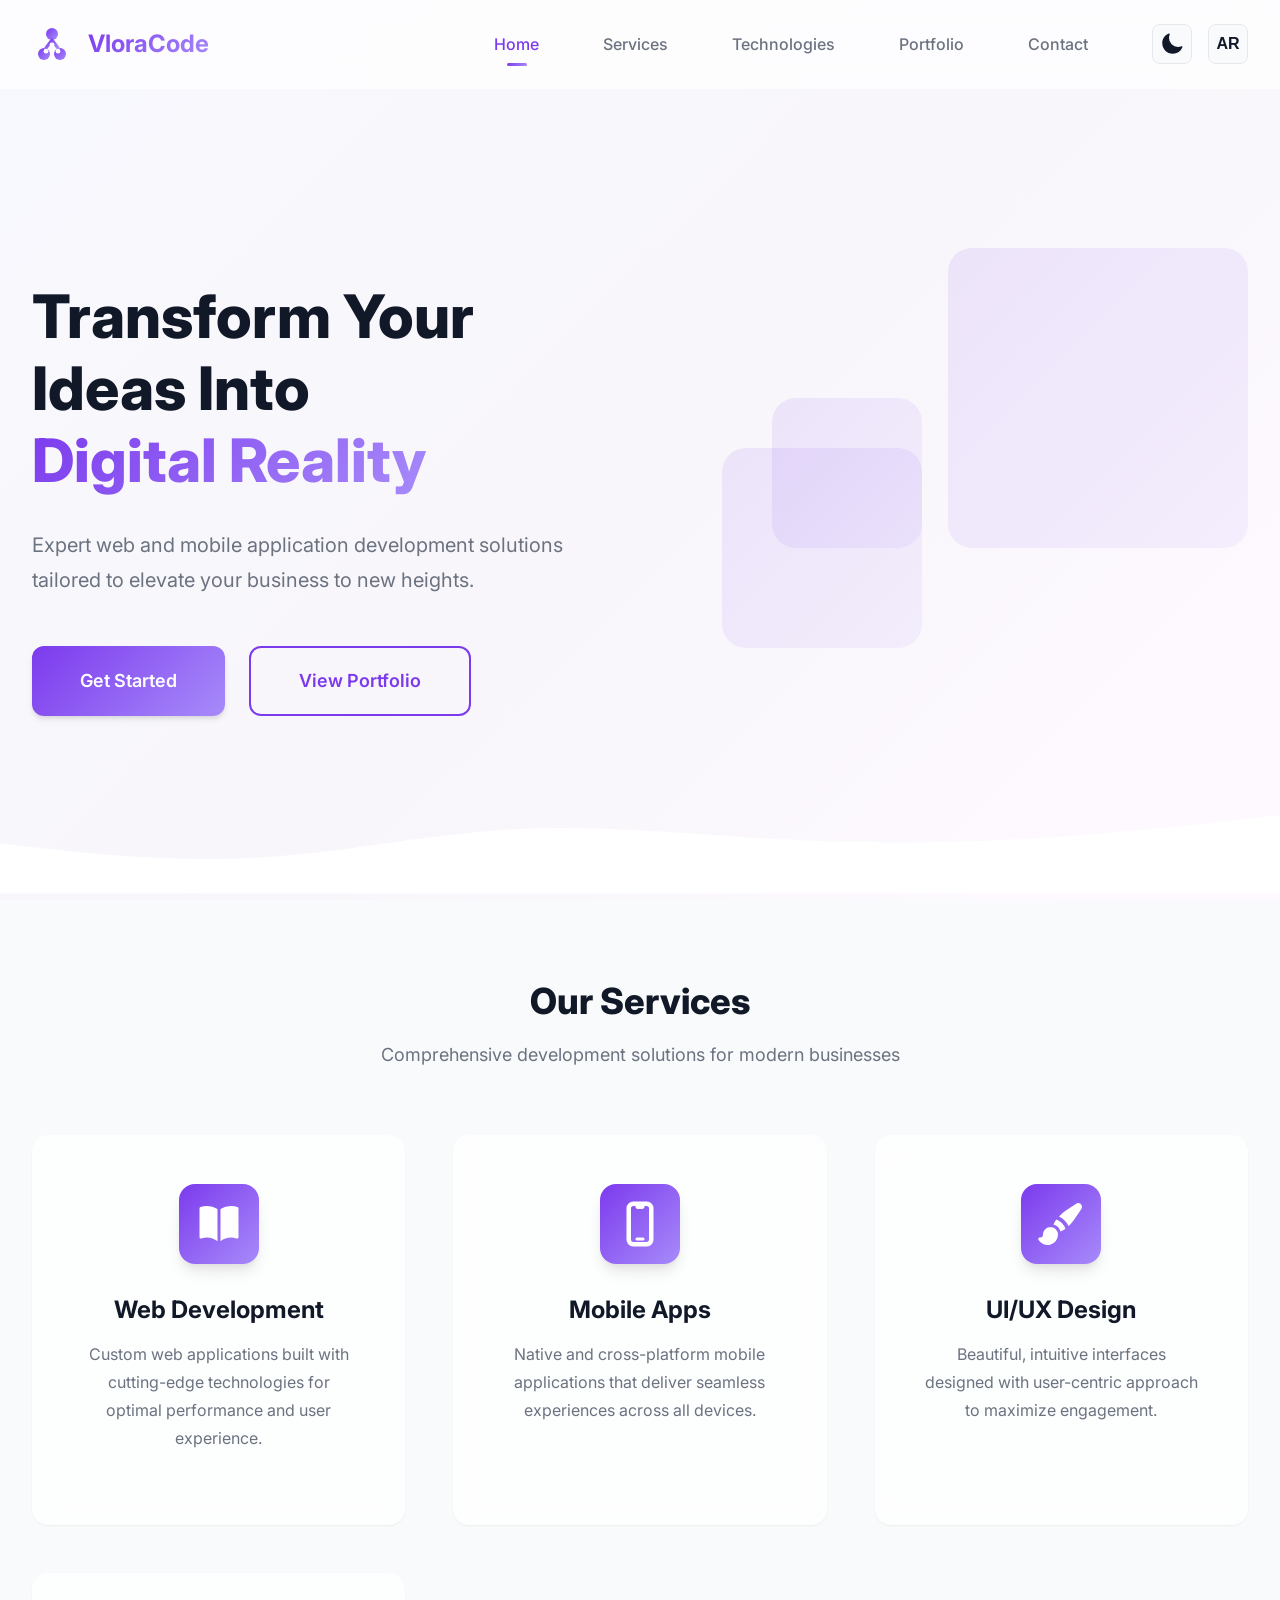
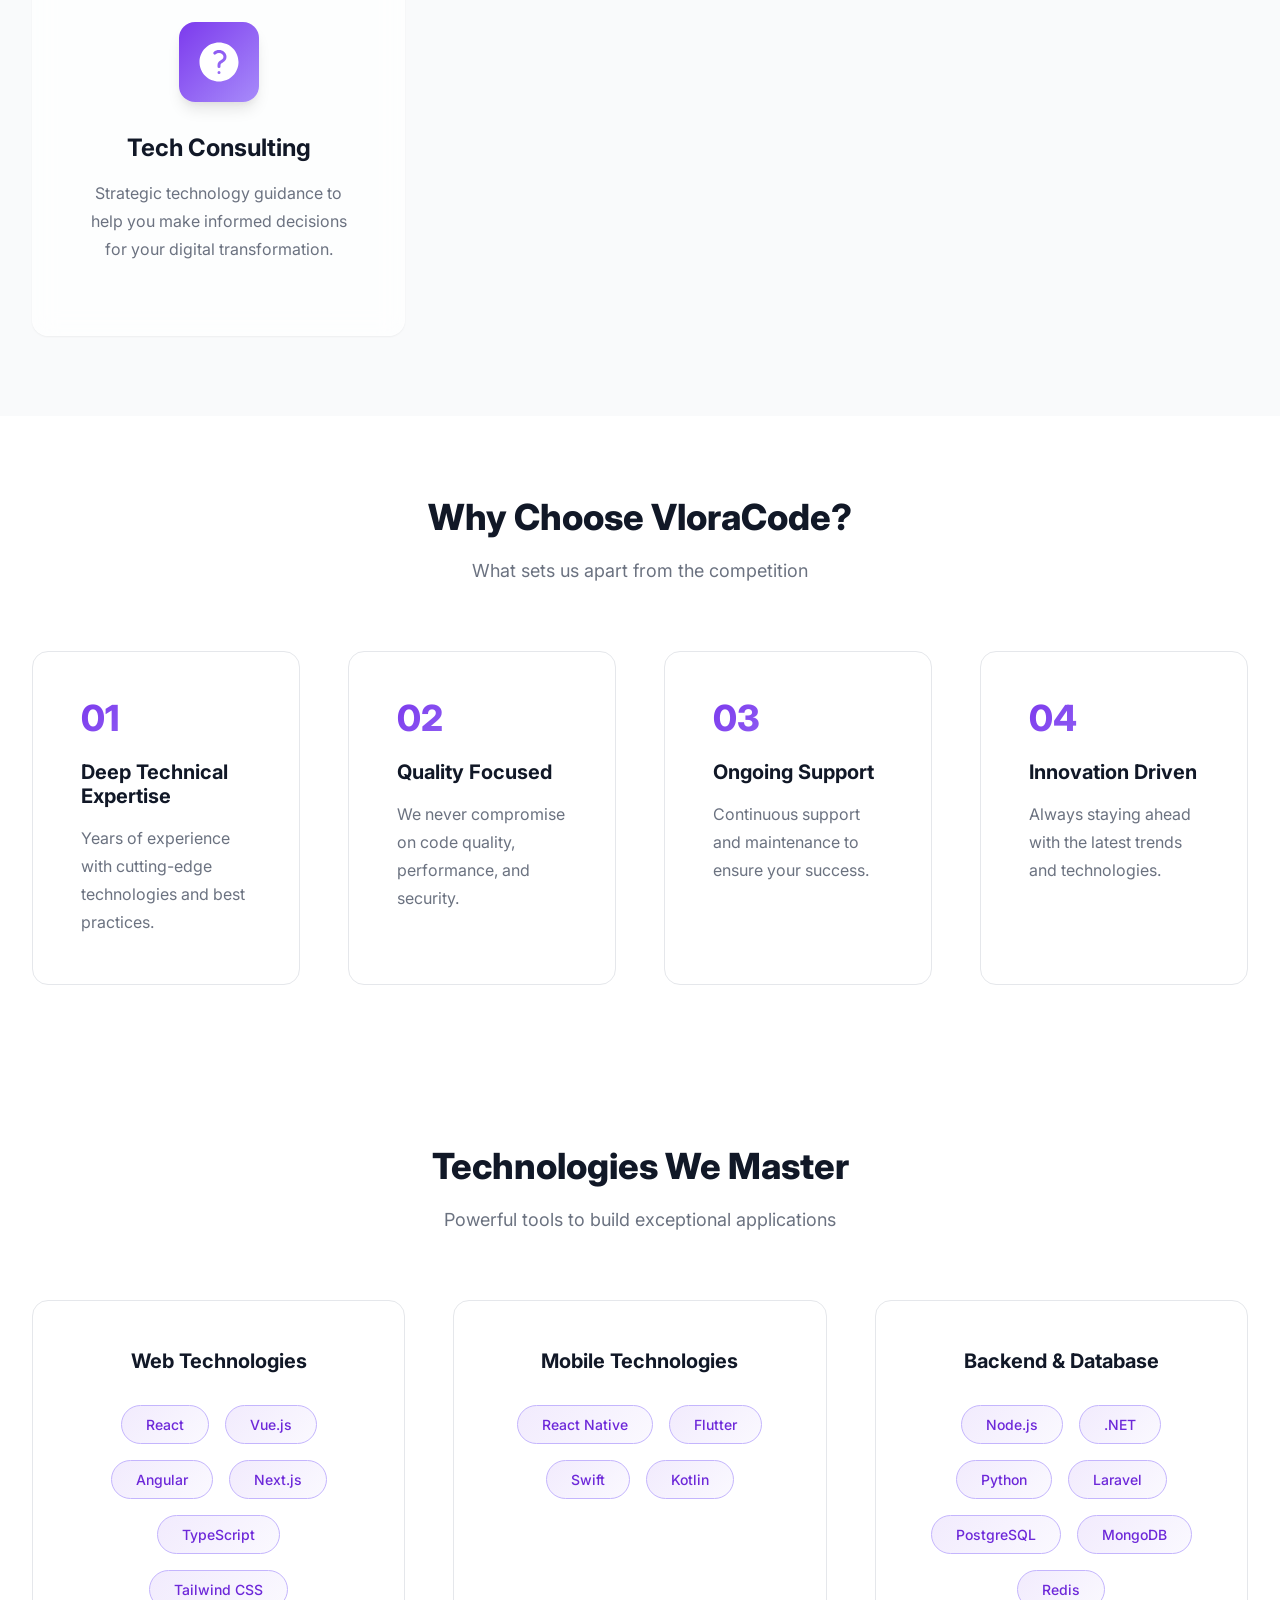
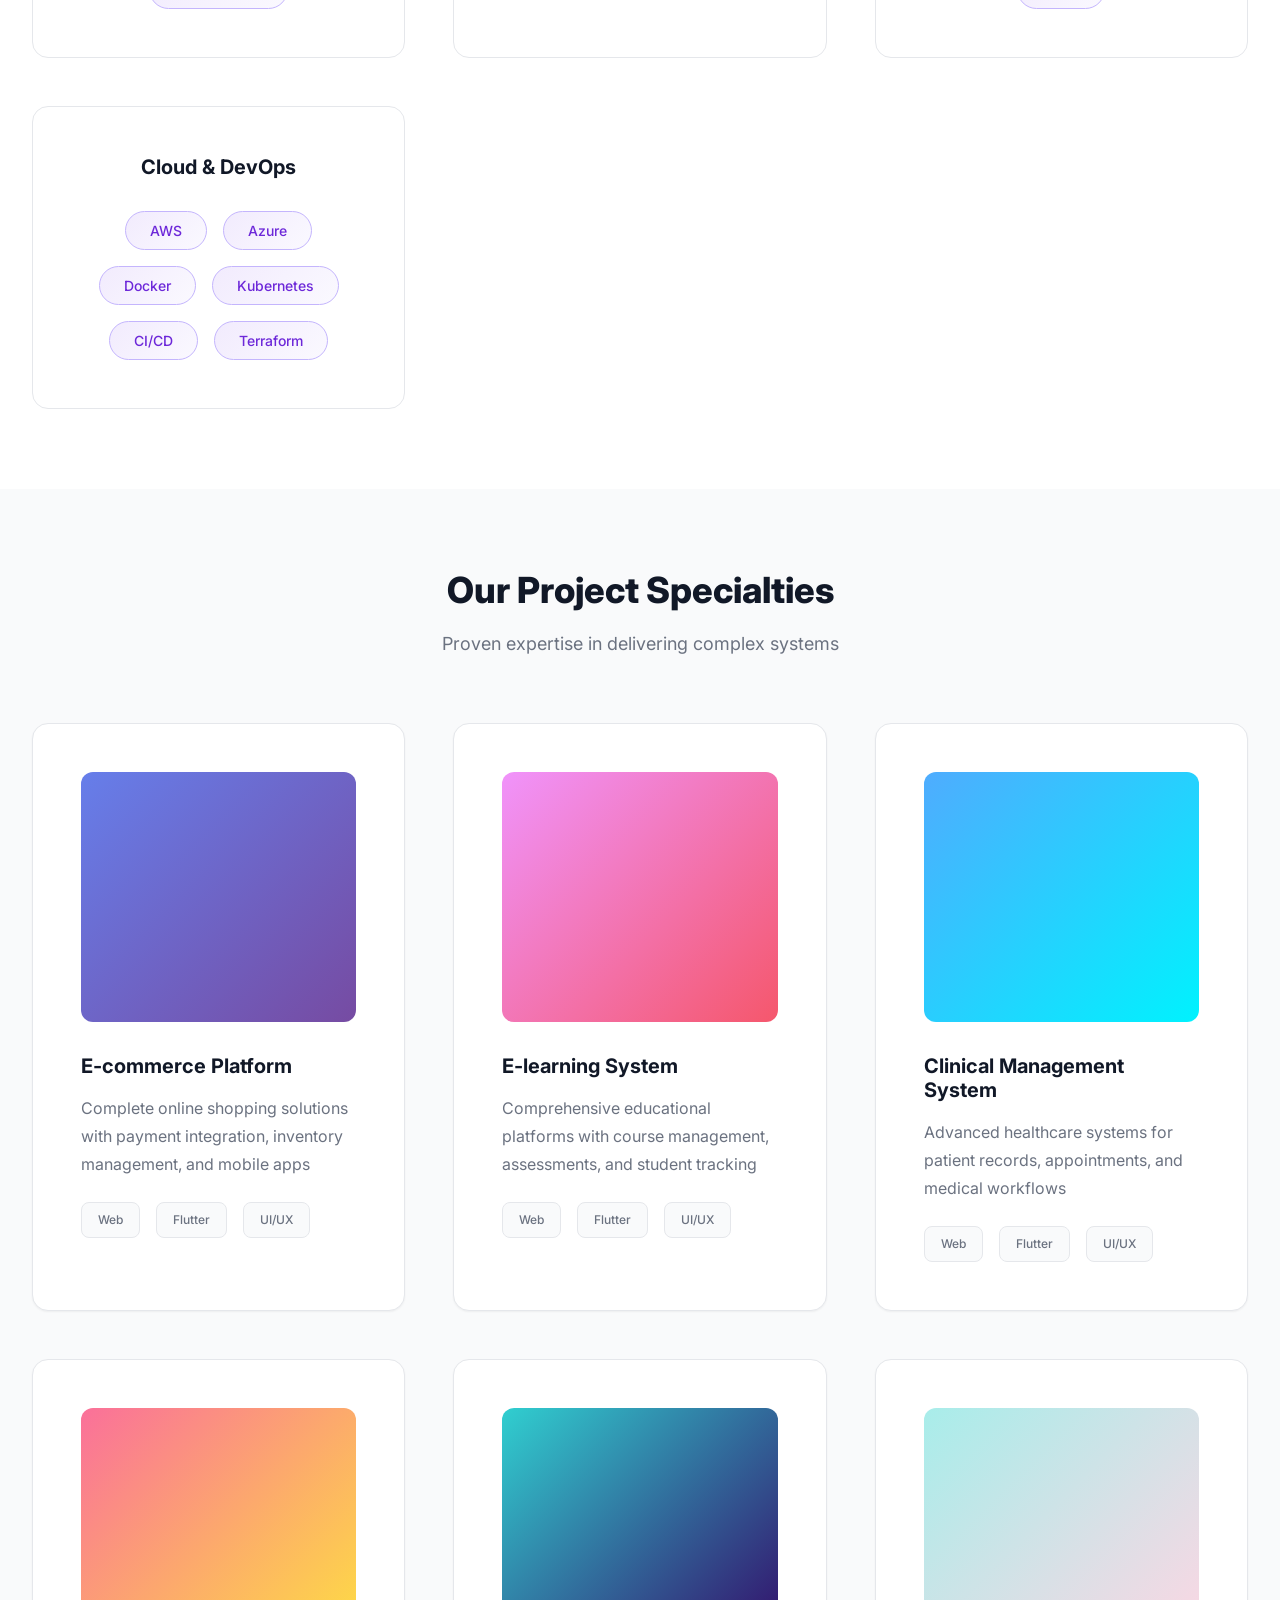
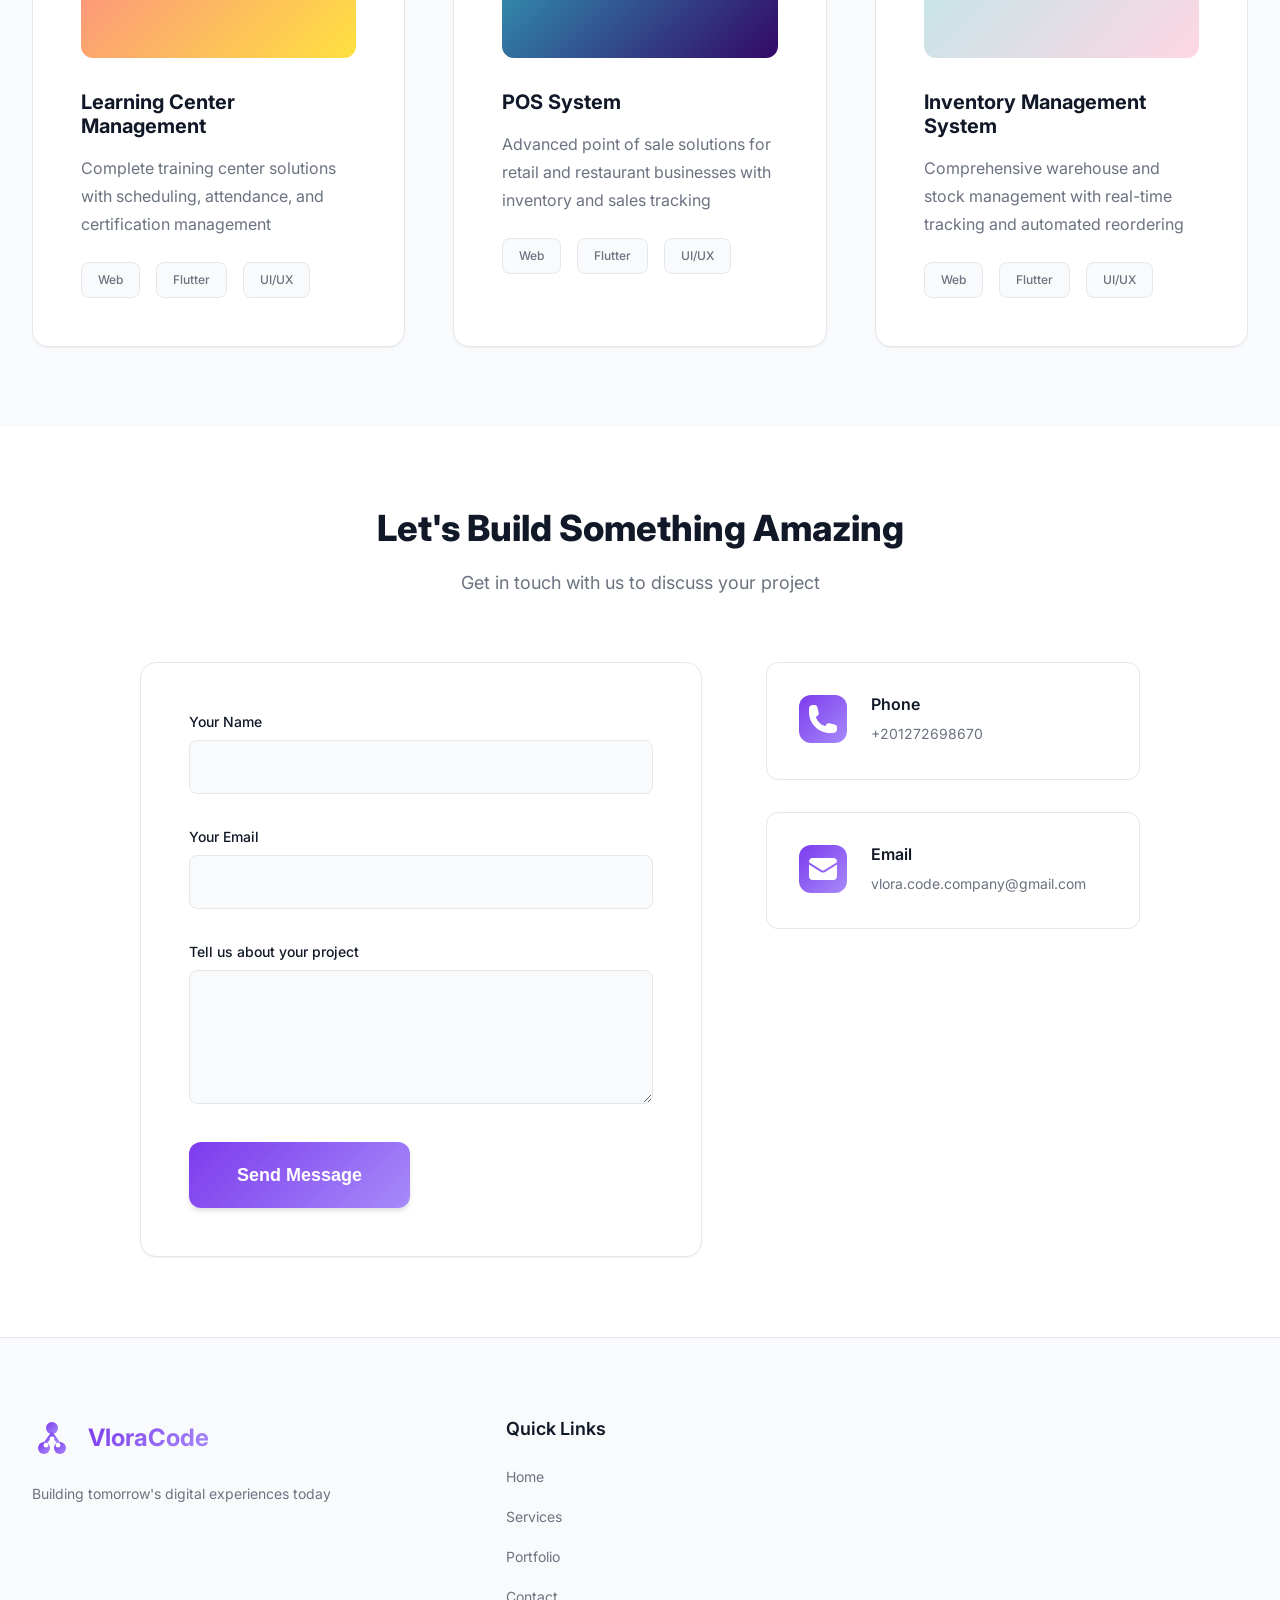
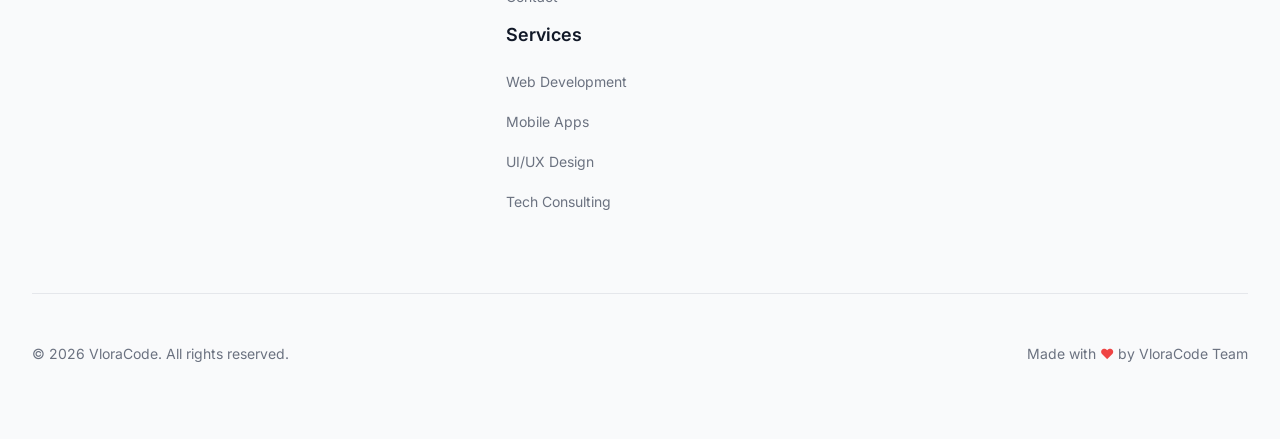
==== commit 871f4a4b: "update the phone number and email" ====
--- a/index.html
+++ b/index.html
@@ -494,7 +494,7 @@
                             </div>
                             <div>
                                 <h4 data-i18n="contact.phoneLabel">Phone</h4>
-                                <p>+201025824895</p>
+                                <p>+201272698670</p>
                             </div>
                         </div>
 
@@ -510,7 +510,7 @@
                             </div>
                             <div>
                                 <h4 data-i18n="contact.emailLabel">Email</h4>
-                                <p>mustafa45salem@gmail.com</p>
+                                <p>vlora.code.company@gmail.com</p>
                             </div>
                         </div>
 
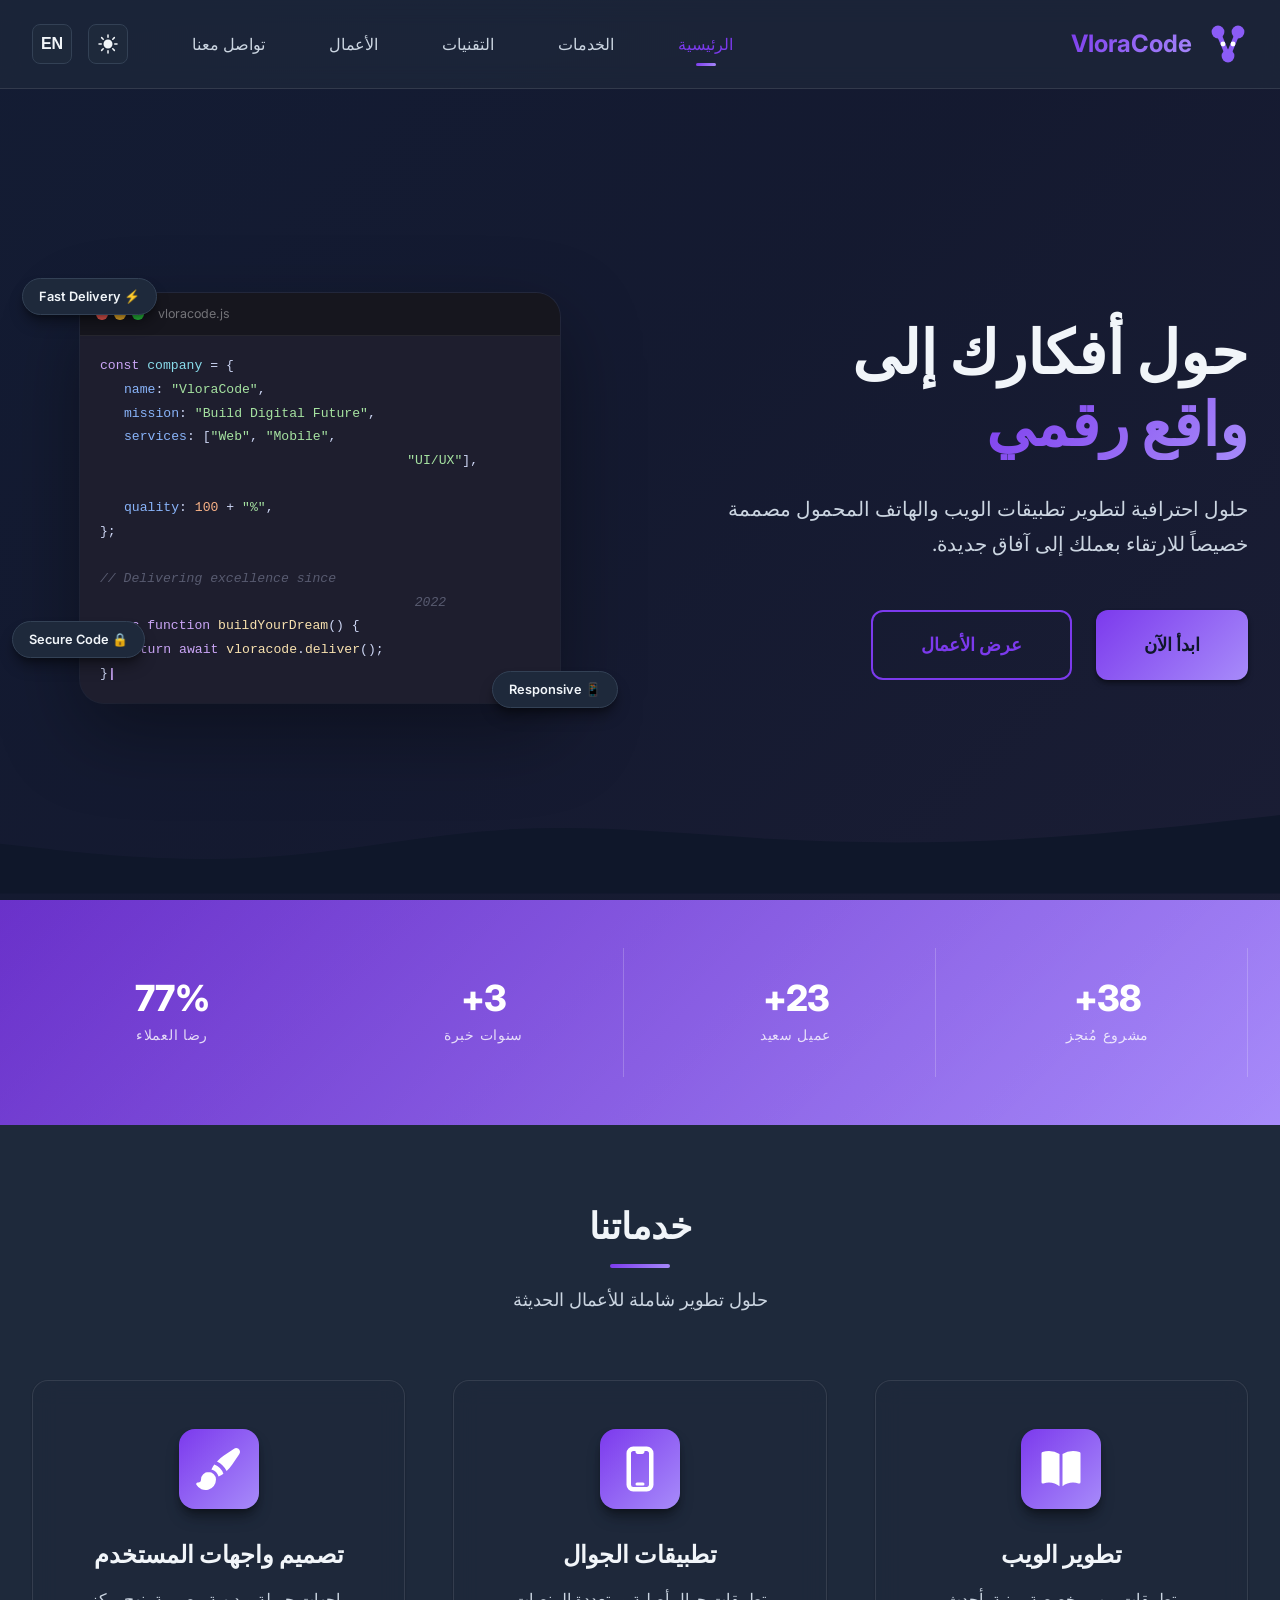
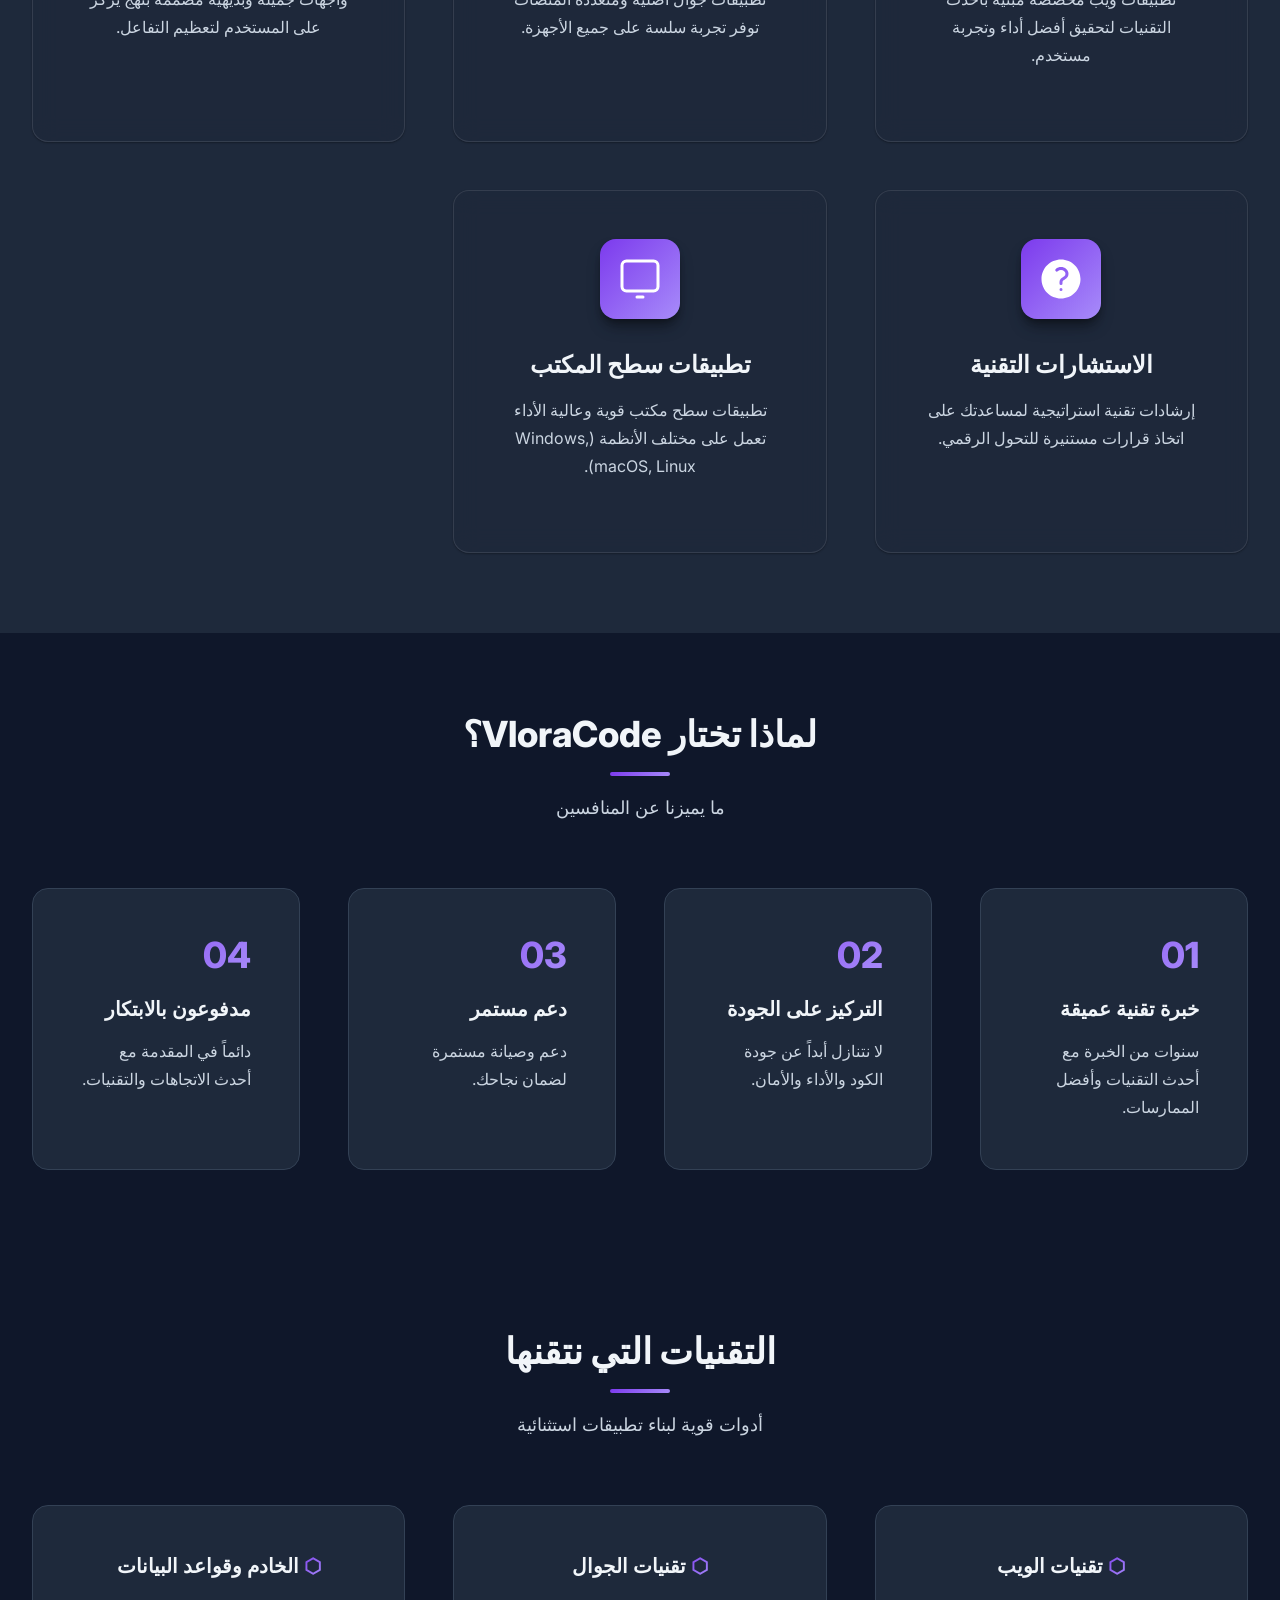
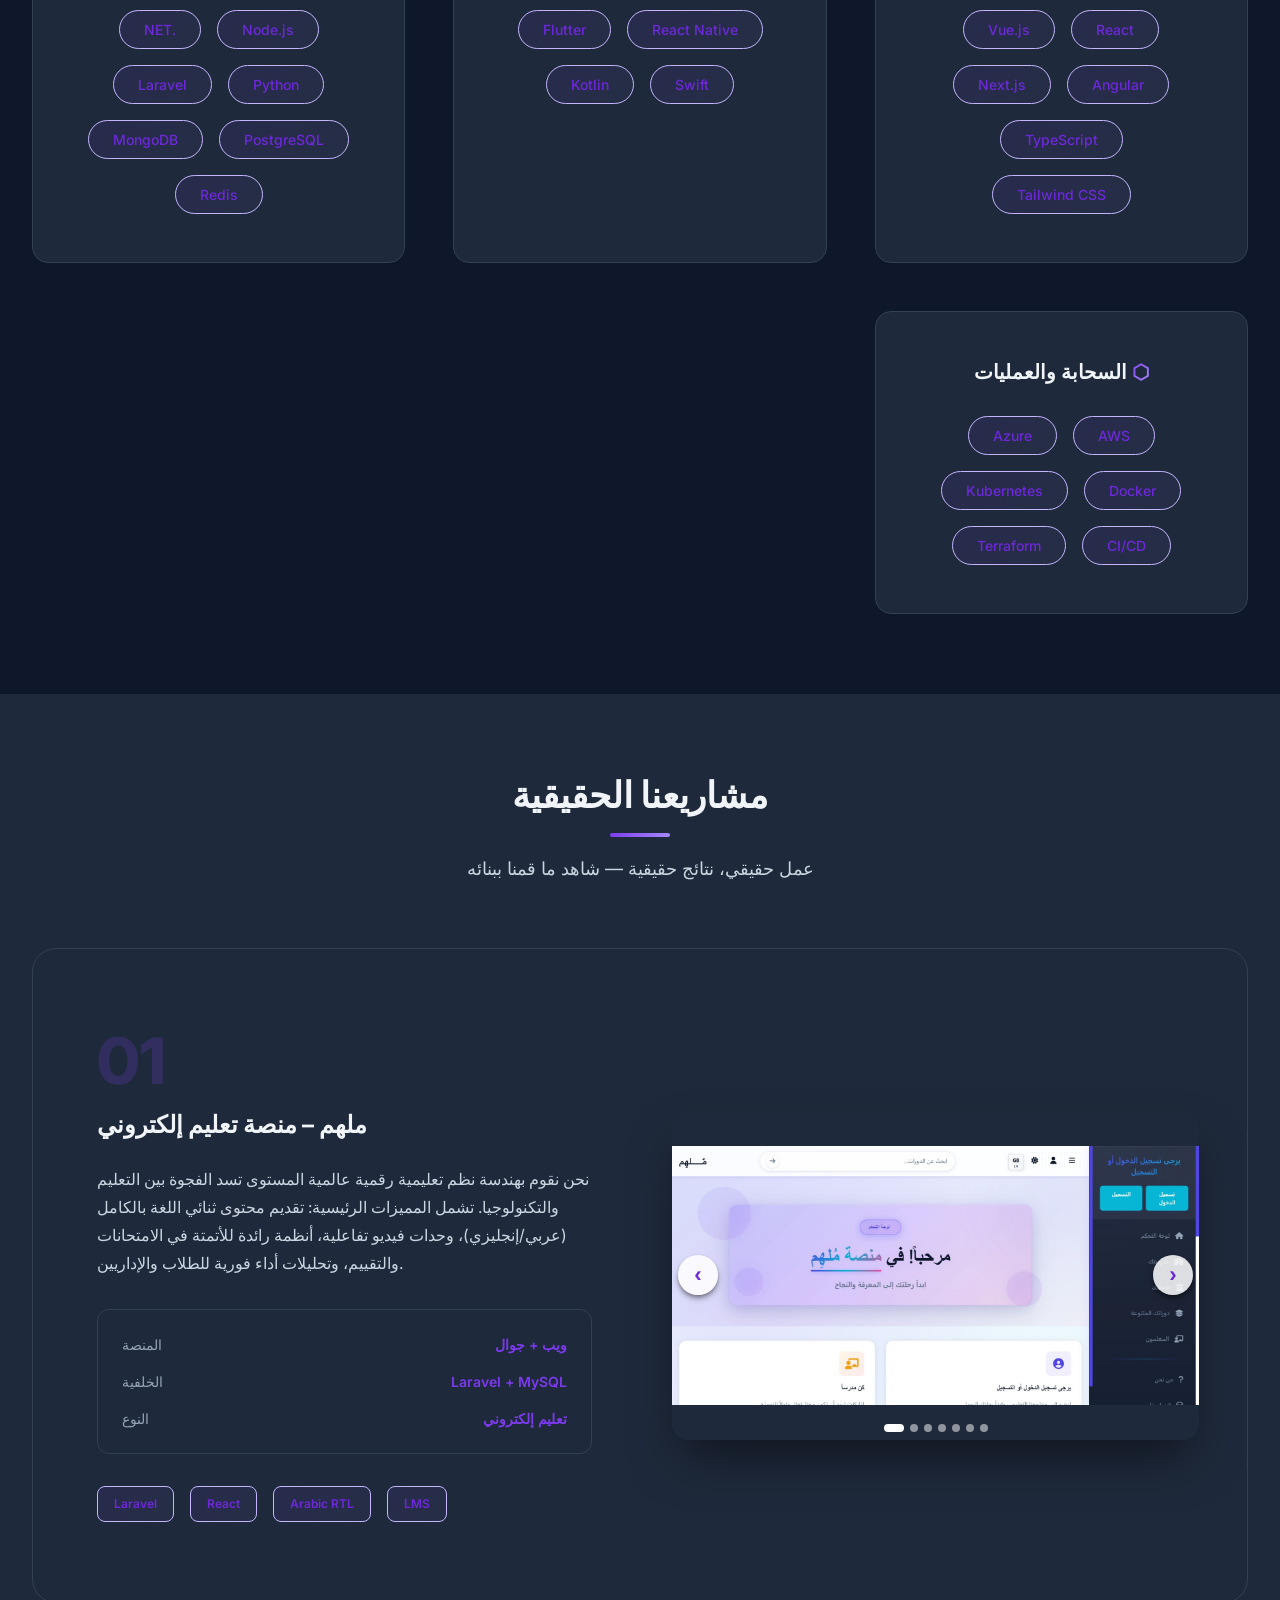
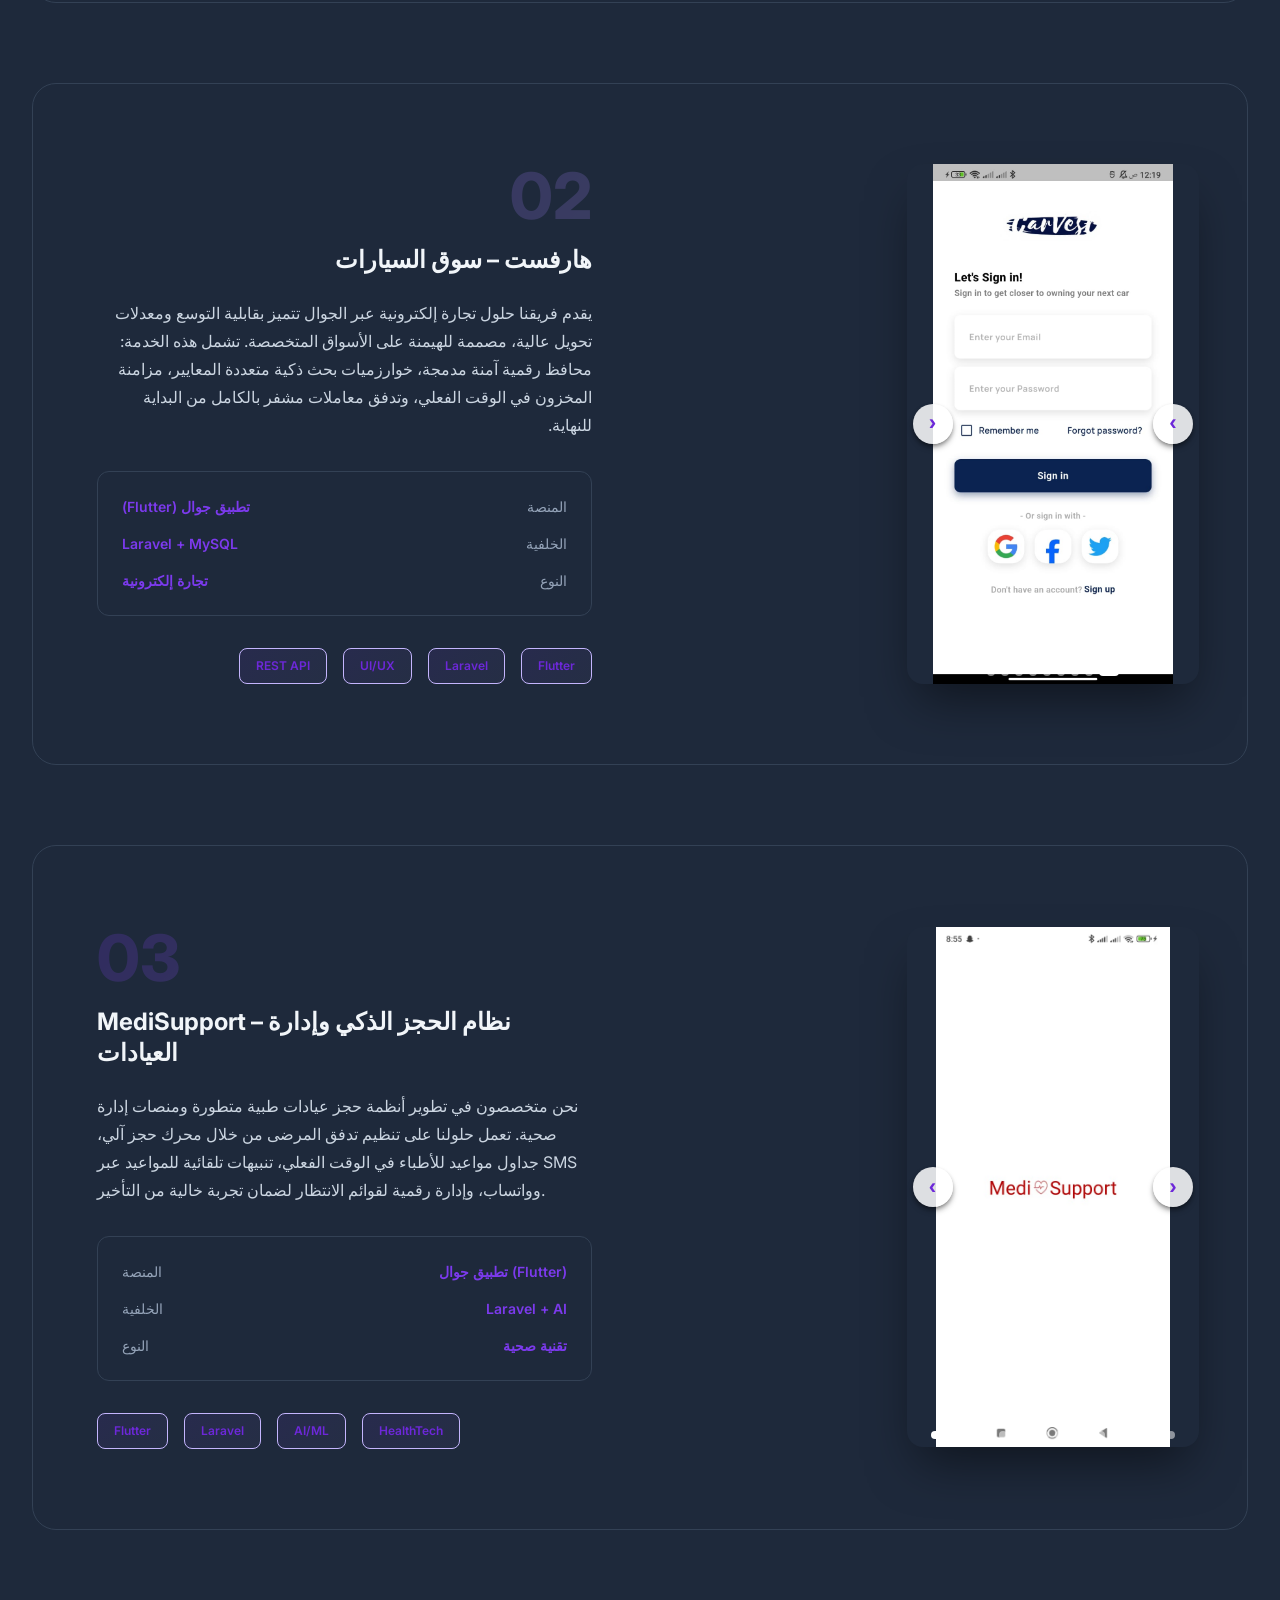
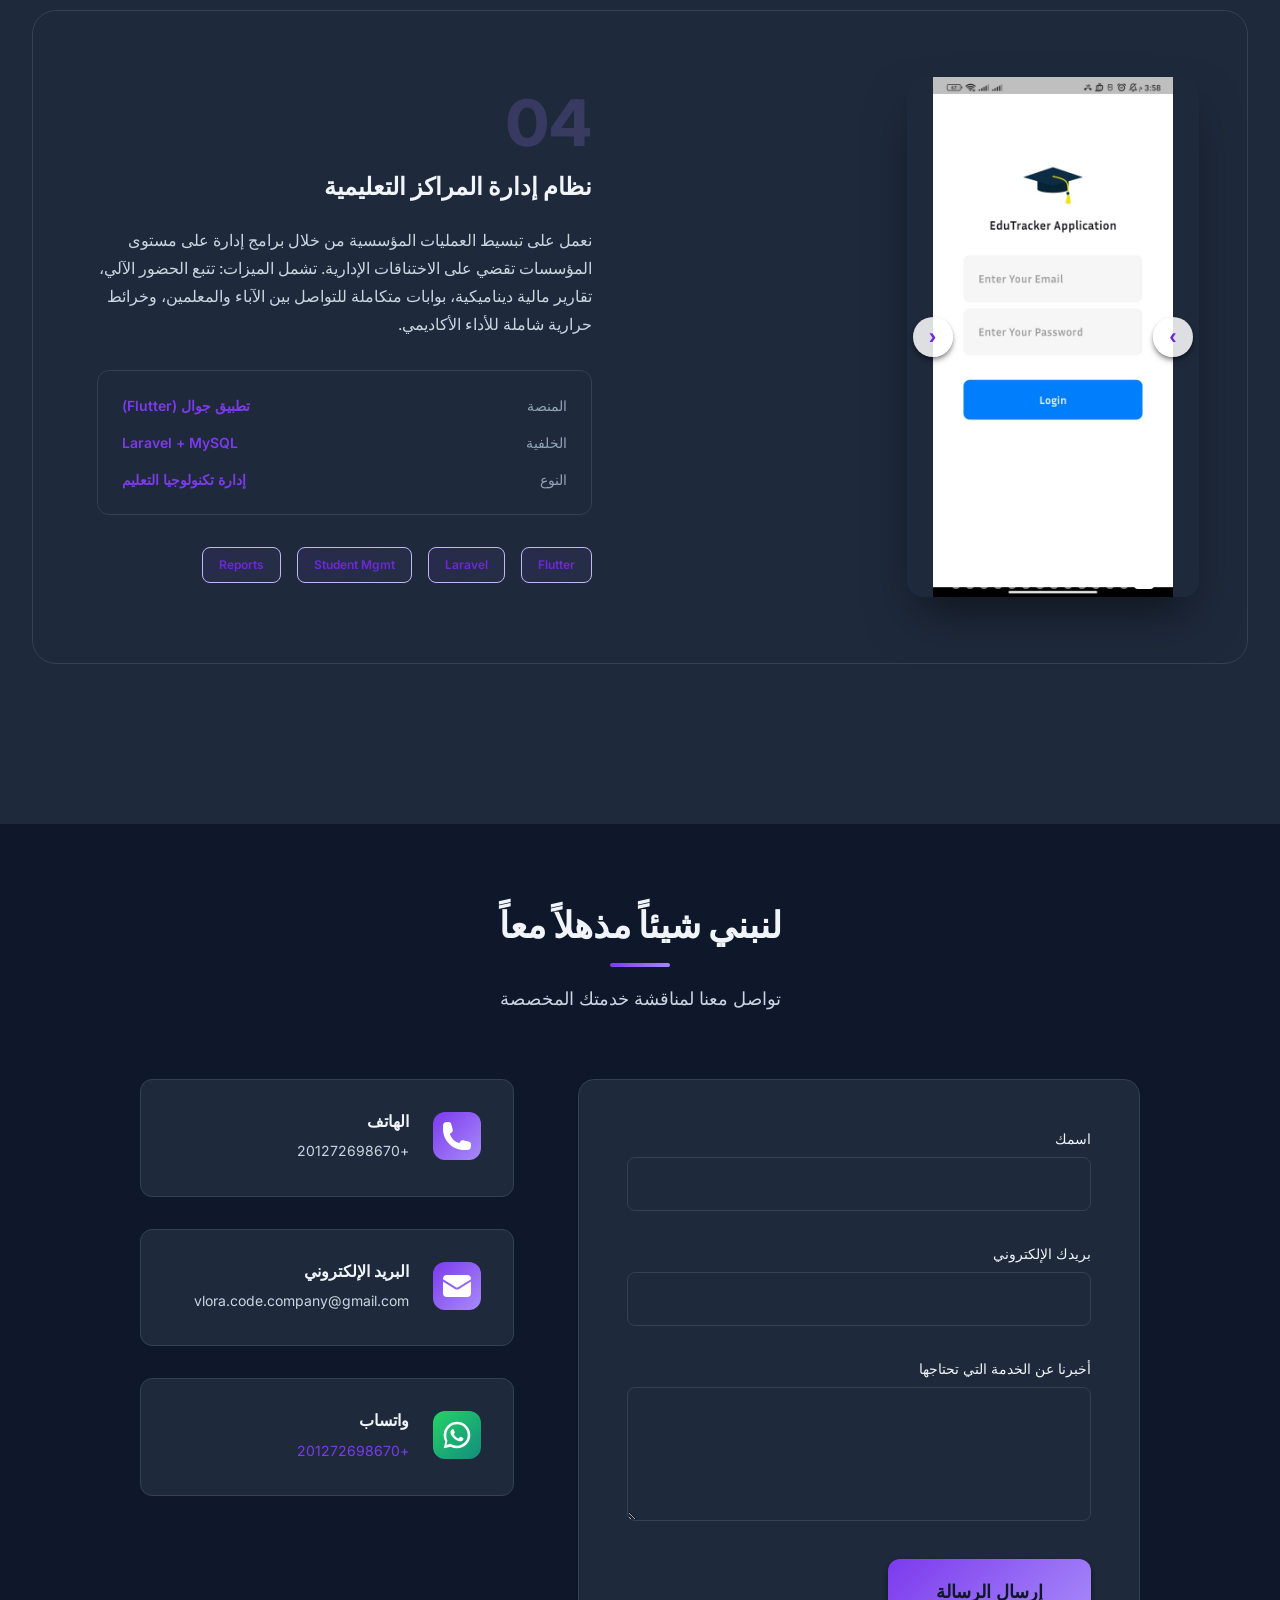
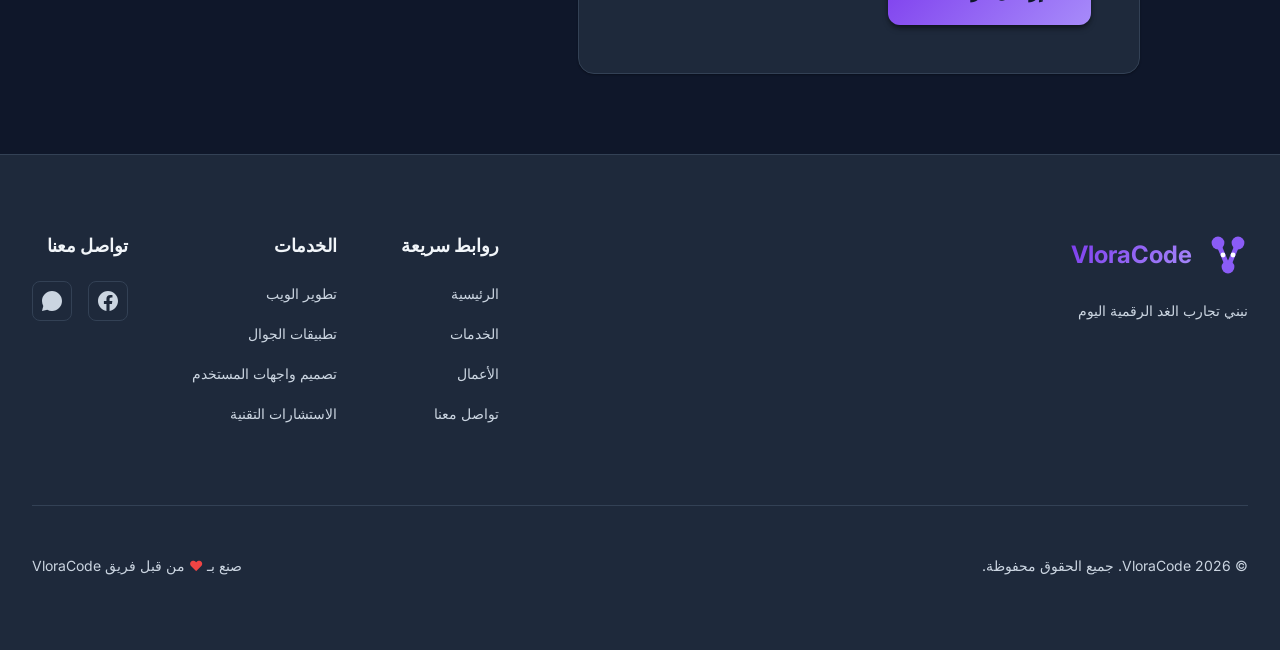
==== commit 986d7548: "new commit" ====
--- a/index.html
+++ b/index.html
@@ -1,5 +1,5 @@
 <!DOCTYPE html>
-<html lang="en" dir="ltr">
+<html lang="ar" dir="rtl" data-theme="dark">
 
 <head>
     <meta charset="UTF-8">
@@ -29,7 +29,7 @@
         content="Transform your ideas into digital reality with our expert development team.">
 
     <!-- Favicon -->
-    <link rel="icon" type="image/svg+xml" href="./logos/favicon.svg">
+    <link rel="icon" type="image/svg+xml" href="data:image/svg+xml,<svg xmlns='http://www.w3.org/2000/svg' viewBox='0 0 100 100'><circle cx='25' cy='20' r='18' fill='%238B5CF6'/><circle cx='75' cy='20' r='18' fill='%238B5CF6'/><circle cx='50' cy='80' r='18' fill='%238B5CF6'/><path d='M25 20 L50 80 L75 20' fill='none' stroke='%238B5CF6' stroke-width='14' stroke-linecap='round' stroke-linejoin='round'/><circle cx='37.5' cy='50' r='6' fill='white'/><circle cx='62.5' cy='50' r='6' fill='white'/></svg>">
 
     <!-- Google Fonts -->
     <link rel="preconnect" href="https://fonts.googleapis.com">
@@ -49,20 +49,13 @@
         <div class="container">
             <a href="#home" class="logo">
                 <svg class="logo-icon" viewBox="0 0 100 100" xmlns="http://www.w3.org/2000/svg">
-                    <defs>
-                        <linearGradient id="logoGradient" x1="0%" y1="0%" x2="100%" y2="100%">
-                            <stop offset="0%" style="stop-color:#7C3AED;stop-opacity:1" />
-                            <stop offset="100%" style="stop-color:#A78BFA;stop-opacity:1" />
-                        </linearGradient>
-                    </defs>
-                    <circle cx="50" cy="25" r="15" fill="url(#logoGradient)" />
-                    <circle cx="30" cy="75" r="15" fill="url(#logoGradient)" />
-                    <circle cx="70" cy="75" r="15" fill="url(#logoGradient)" />
-                    <path d="M 50 40 L 35 60 M 50 40 L 65 60" stroke="url(#logoGradient)" stroke-width="8"
-                        stroke-linecap="round" />
-                    <circle cx="50" cy="52" r="6" fill="white" />
-                    <circle cx="35" cy="68" r="6" fill="white" />
-                    <circle cx="65" cy="68" r="6" fill="white" />
+                    <circle cx="25" cy="20" r="16" fill="#8B5CF6" />
+                    <circle cx="75" cy="20" r="16" fill="#8B5CF6" />
+                    <circle cx="50" cy="80" r="16" fill="#8B5CF6" />
+                    <path d="M25 20 L50 80 L75 20" fill="none" stroke="#8B5CF6" stroke-width="12" stroke-linecap="round"
+                        stroke-linejoin="round" />
+                    <circle cx="37.5" cy="50" r="6" fill="white" />
+                    <circle cx="62.5" cy="50" r="6" fill="white" />
                 </svg>
                 <span class="logo-text">VloraCode</span>
             </a>
@@ -139,11 +132,40 @@
                         </div>
                     </div>
                     <div class="hero-visual" data-animate="fadeIn" data-delay="200">
-                        <div class="hero-animation">
-                            <div class="float-element float-1"></div>
-                            <div class="float-element float-2"></div>
-                            <div class="float-element float-3"></div>
-                        </div>
+                        <div class="hero-code-card">
+                            <div class="code-card-header">
+                                <span class="dot dot-red"></span>
+                                <span class="dot dot-yellow"></span>
+                                <span class="dot dot-green"></span>
+                                <span class="code-card-title">vloracode.js</span>
+                            </div>
+                            <div class="code-card-body">
+                                <div class="code-line"><span class="code-keyword">const</span> <span
+                                        class="code-var">company</span> = {</div>
+                                <div class="code-line indent"><span class="code-prop">name</span>: <span
+                                        class="code-string">"VloraCode"</span>,</div>
+                                <div class="code-line indent"><span class="code-prop">mission</span>: <span
+                                        class="code-string">"Build Digital Future"</span>,</div>
+                                <div class="code-line indent"><span class="code-prop">services</span>: [<span
+                                        class="code-string">"Web"</span>, <span class="code-string">"Mobile"</span>,
+                                    <span class="code-string">"UI/UX"</span>],
+                                </div>
+                                <div class="code-line indent"><span class="code-prop">quality</span>: <span
+                                        class="code-num">100</span> + <span class="code-string">"%"</span>,</div>
+                                <div class="code-line">};</div>
+                                <div class="code-line">&nbsp;</div>
+                                <div class="code-line"><span class="code-comment">// Delivering excellence since
+                                        2022</span></div>
+                                <div class="code-line"><span class="code-keyword">async function</span> <span
+                                        class="code-fn">buildYourDream</span>() {</div>
+                                <div class="code-line indent"><span class="code-keyword">return await</span> <span
+                                        class="code-fn">vloracode</span>.<span class="code-fn">deliver</span>();</div>
+                                <div class="code-line">}<span class="code-cursor">|</span></div>
+                            </div>
+                        </div>
+                        <div class="hero-badge badge-1">⚡ Fast Delivery</div>
+                        <div class="hero-badge badge-2">🔒 Secure Code</div>
+                        <div class="hero-badge badge-3">📱 Responsive</div>
                     </div>
                 </div>
             </div>
@@ -153,6 +175,30 @@
                         d="M0,64L48,69.3C96,75,192,85,288,80C384,75,480,53,576,48C672,43,768,53,864,58.7C960,64,1056,64,1152,58.7C1248,53,1344,43,1392,37.3L1440,32L1440,120L1392,120C1344,120,1248,120,1152,120C1056,120,960,120,864,120C768,120,672,120,576,120C480,120,384,120,288,120C192,120,96,120,48,120L0,120Z"
                         fill="var(--bg-primary)" />
                 </svg>
+            </div>
+        </section>
+
+        <!-- ========== STATS SECTION ========== -->
+        <section class="stats-section">
+            <div class="container">
+                <div class="stats-grid">
+                    <div class="stat-item" data-animate="fadeInUp" data-delay="0">
+                        <div class="stat-number"><span data-counter="50" data-duration="2000">50</span>+</div>
+                        <div class="stat-label" data-i18n="stats.projects">Projects Delivered</div>
+                    </div>
+                    <div class="stat-item" data-animate="fadeInUp" data-delay="100">
+                        <div class="stat-number"><span data-counter="30" data-duration="2000">30</span>+</div>
+                        <div class="stat-label" data-i18n="stats.clients">Happy Clients</div>
+                    </div>
+                    <div class="stat-item" data-animate="fadeInUp" data-delay="200">
+                        <div class="stat-number"><span data-counter="3" data-duration="1500">3</span>+</div>
+                        <div class="stat-label" data-i18n="stats.years">Years Experience</div>
+                    </div>
+                    <div class="stat-item" data-animate="fadeInUp" data-delay="300">
+                        <div class="stat-number"><span data-counter="100" data-duration="2000">100</span>%</div>
+                        <div class="stat-label" data-i18n="stats.satisfaction">Client Satisfaction</div>
+                    </div>
+                </div>
             </div>
         </section>
 
@@ -220,6 +266,21 @@
                         <h3 class="service-title" data-i18n="services.consulting.title">Tech Consulting</h3>
                         <p class="service-description" data-i18n="services.consulting.description">Strategic technology
                             guidance to help you make informed decisions for your digital transformation.</p>
+                    </div>
+
+                    <div class="service-card card card-glass" data-animate="fadeInUp" data-delay="400">
+                        <div class="service-icon">
+                            <svg xmlns="http://www.w3.org/2000/svg" viewBox="0 0 24 24" fill="currentColor"
+                                class="icon-xl">
+                                <path fill-rule="evenodd"
+                                    d="M2.25 5.25A3 3 0 015.25 2.25h13.5A3 3 0 0121.75 5.25v10.5a3 3 0 01-3 3h-13.5a3 3 0 01-3-3V5.25zm1.5 0v10.5a1.5 1.5 0 001.5 1.5h13.5a1.5 1.5 0 001.5-1.5V5.25a1.5 1.5 0 00-1.5-1.5H5.25a1.5 1.5 0 00-1.5 1.5zM10.5 20.25a.75.75 0 000 1.5h3a.75.75 0 000-1.5h-3z"
+                                    clip-rule="evenodd" />
+                            </svg>
+                        </div>
+                        <h3 class="service-title" data-i18n="services.desktop.title">Desktop Apps</h3>
+                        <p class="service-description" data-i18n="services.desktop.description">Powerful,
+                            high-performance
+                            cross-platform desktop applications for Windows, macOS, and Linux.</p>
                     </div>
                 </div>
             </div>
@@ -325,132 +386,220 @@
             </div>
         </section>
 
-        <!-- ========== PROJECT SPECIALTIES SECTION ========== -->
+        <!-- ========== REAL PROJECT SHOWCASE ========== -->
         <section class="section portfolio-section" id="portfolio">
             <div class="container">
                 <div class="section-header text-center" data-animate="fadeInUp">
-                    <h2 class="section-title" data-i18n="portfolio.title">Our Project Specialties</h2>
-                    <p class="section-subtitle" data-i18n="portfolio.subtitle">Proven expertise in delivering complex
-                        systems</p>
-                </div>
-
-                <div class="portfolio-grid">
-                    <!-- E-commerce Platform -->
-                    <div class="portfolio-item card" data-animate="fadeInUp" data-delay="0">
-                        <div class="portfolio-image">
-                            <div class="portfolio-placeholder"
-                                style="background: linear-gradient(135deg, #667eea 0%, #764ba2 100%);"></div>
-                        </div>
-                        <div class="portfolio-content">
-                            <h3 class="portfolio-title" data-i18n="portfolio.project1.title">E-commerce Platform</h3>
-                            <p class="portfolio-description" data-i18n="portfolio.project1.description">Complete online
-                                shopping solutions with payment integration, inventory management, and mobile apps</p>
-                            <div class="portfolio-tags">
-                                <span class="tag">Web</span>
-                                <span class="tag">Flutter</span>
-                                <span class="tag">UI/UX</span>
-                            </div>
-                        </div>
-                    </div>
-
-                    <!-- E-learning System -->
-                    <div class="portfolio-item card" data-animate="fadeInUp" data-delay="100">
-                        <div class="portfolio-image">
-                            <div class="portfolio-placeholder"
-                                style="background: linear-gradient(135deg, #f093fb 0%, #f5576c 100%);"></div>
-                        </div>
-                        <div class="portfolio-content">
-                            <h3 class="portfolio-title" data-i18n="portfolio.project2.title">E-learning System</h3>
-                            <p class="portfolio-description" data-i18n="portfolio.project2.description">Comprehensive
-                                educational platforms with course management, assessments, and student tracking</p>
-                            <div class="portfolio-tags">
-                                <span class="tag">Web</span>
-                                <span class="tag">Flutter</span>
-                                <span class="tag">UI/UX</span>
-                            </div>
-                        </div>
-                    </div>
-
-                    <!-- Clinical Management System -->
-                    <div class="portfolio-item card" data-animate="fadeInUp" data-delay="200">
-                        <div class="portfolio-image">
-                            <div class="portfolio-placeholder"
-                                style="background: linear-gradient(135deg, #4facfe 0%, #00f2fe 100%);"></div>
-                        </div>
-                        <div class="portfolio-content">
-                            <h3 class="portfolio-title" data-i18n="portfolio.project3.title">Clinical Management System
-                            </h3>
-                            <p class="portfolio-description" data-i18n="portfolio.project3.description">Advanced
-                                healthcare systems for patient records, appointments, and medical workflows</p>
-                            <div class="portfolio-tags">
-                                <span class="tag">Web</span>
-                                <span class="tag">Flutter</span>
-                                <span class="tag">UI/UX</span>
-                            </div>
-                        </div>
-                    </div>
-
-                    <!-- Learning Center Management -->
-                    <div class="portfolio-item card" data-animate="fadeInUp" data-delay="300">
-                        <div class="portfolio-image">
-                            <div class="portfolio-placeholder"
-                                style="background: linear-gradient(135deg, #fa709a 0%, #fee140 100%);"></div>
-                        </div>
-                        <div class="portfolio-content">
-                            <h3 class="portfolio-title" data-i18n="portfolio.project4.title">Learning Center Management
-                            </h3>
-                            <p class="portfolio-description" data-i18n="portfolio.project4.description">Complete
-                                training center solutions with scheduling, attendance, and certification management</p>
-                            <div class="portfolio-tags">
-                                <span class="tag">Web</span>
-                                <span class="tag">Flutter</span>
-                                <span class="tag">UI/UX</span>
-                            </div>
-                        </div>
-                    </div>
-
-                    <!-- POS System -->
-                    <div class="portfolio-item card" data-animate="fadeInUp" data-delay="400">
-                        <div class="portfolio-image">
-                            <div class="portfolio-placeholder"
-                                style="background: linear-gradient(135deg, #30cfd0 0%, #330867 100%);"></div>
-                        </div>
-                        <div class="portfolio-content">
-                            <h3 class="portfolio-title" data-i18n="portfolio.project5.title">POS System</h3>
-                            <p class="portfolio-description" data-i18n="portfolio.project5.description">Advanced point
-                                of sale solutions for retail and restaurant businesses with inventory and sales tracking
-                            </p>
-                            <div class="portfolio-tags">
-                                <span class="tag">Web</span>
-                                <span class="tag">Flutter</span>
-                                <span class="tag">UI/UX</span>
-                            </div>
-                        </div>
-                    </div>
-
-                    <!-- Inventory Management System -->
-                    <div class="portfolio-item card" data-animate="fadeInUp" data-delay="500">
-                        <div class="portfolio-image">
-                            <div class="portfolio-placeholder"
-                                style="background: linear-gradient(135deg, #a8edea 0%, #fed6e3 100%);"></div>
-                        </div>
-                        <div class="portfolio-content">
-                            <h3 class="portfolio-title" data-i18n="portfolio.project6.title">Inventory Management System
-                            </h3>
-                            <p class="portfolio-description" data-i18n="portfolio.project6.description">Comprehensive
-                                warehouse and stock management with real-time tracking and automated reordering</p>
-                            <div class="portfolio-tags">
-                                <span class="tag">Web</span>
-                                <span class="tag">Flutter</span>
-                                <span class="tag">UI/UX</span>
-                            </div>
-                        </div>
-                    </div>
-                </div>
+                    <h2 class="section-title" data-i18n="portfolioSlider.title">Our Real Projects</h2>
+                    <p class="section-subtitle" data-i18n="portfolioSlider.subtitle">Real work, real results — see what
+                        we've built</p>
+                </div>
+
+                <!-- Project 1: Mulhim E-Learning -->
+                <div class="project-showcase reverse" data-animate="fadeInUp" data-delay="100">
+                    <div class="project-slider-wrap landscape-slider">
+                        <div class="project-slider" id="slider-1">
+                            <div class="slide active"><img src="./img/e-learning/1.jpeg" alt="Mulhim Dashboard"></div>
+                            <div class="slide"><img src="./img/e-learning/2.jpeg" alt="Mulhim Courses"></div>
+                            <div class="slide"><img src="./img/e-learning/3.jpeg" alt="Mulhim Student View"></div>
+                            <div class="slide"><img src="./img/e-learning/4.jpeg" alt="Mulhim Exams"></div>
+                            <div class="slide"><img src="./img/e-learning/5.jpeg" alt="Mulhim Analytics"></div>
+                            <div class="slide"><img src="./img/e-learning/6.jpeg" alt="Mulhim Mobile"></div>
+                            <div class="slide"><img src="./img/e-learning/7.jpeg" alt="Mulhim Profile"></div>
+                        </div>
+                        <button class="slider-btn prev" onclick="changeSlide('slider-1',-1)">&#8249;</button>
+                        <button class="slider-btn next" onclick="changeSlide('slider-1',1)">&#8250;</button>
+                        <div class="slider-dots" id="dots-1"></div>
+                    </div>
+                    <div class="project-info">
+                        <div class="project-number">01</div>
+                        <h3 class="project-name" data-i18n="portfolioSlider.project1.title">Mulhim – E-Learning Platform
+                        </h3>
+                        <p class="project-desc" data-i18n="portfolioSlider.project1.description">A comprehensive
+                            bilingual (AR/EN) LMS platform supporting students, instructors, and admins with courses,
+                            exams, assignments, and performance analytics.</p>
+                        <div class="project-meta">
+                            <div class="meta-item"><span class="meta-label"
+                                    data-i18n="portfolioSlider.meta.platform">Platform</span><span class="meta-value"
+                                    data-i18n="portfolioSlider.project1.platform">Web + Mobile</span></div>
+                            <div class="meta-item"><span class="meta-label"
+                                    data-i18n="portfolioSlider.meta.backend">Backend</span><span
+                                    class="meta-value">Laravel + MySQL</span></div>
+                            <div class="meta-item"><span class="meta-label"
+                                    data-i18n="portfolioSlider.meta.type">Type</span><span class="meta-value"
+                                    data-i18n="portfolioSlider.project1.type">E-Learning</span></div>
+                        </div>
+                        <div class="project-tags">
+                            <span class="tag">Laravel</span><span class="tag">React</span><span class="tag">Arabic
+                                RTL</span><span class="tag">LMS</span>
+                        </div>
+                    </div>
+                </div>
+
+                <!-- Project 2: Harvest -->
+                <div class="project-showcase" data-animate="fadeInUp" data-delay="0">
+                    <div class="project-slider-wrap">
+                        <div class="project-slider" id="slider-2">
+                            <div class="slide active"><img src="./img/e-commerce/1.jpeg" alt="Harvest Sign In"></div>
+                            <div class="slide"><img src="./img/e-commerce/2.jpeg" alt="Harvest Home"></div>
+                            <div class="slide"><img src="./img/e-commerce/3.jpeg" alt="Harvest Car Listing"></div>
+                            <div class="slide"><img src="./img/e-commerce/4.jpeg" alt="Harvest Car Details"></div>
+                            <div class="slide"><img src="./img/e-commerce/5.jpeg" alt="Harvest Browse"></div>
+                            <div class="slide"><img src="./img/e-commerce/6.jpeg" alt="Harvest Search"></div>
+                            <div class="slide"><img src="./img/e-commerce/7.jpeg" alt="Harvest Favorites"></div>
+                            <div class="slide"><img src="./img/e-commerce/8.jpeg" alt="Harvest Payment"></div>
+                            <div class="slide"><img src="./img/e-commerce/9.jpeg" alt="Harvest Profile"></div>
+                        </div>
+                        <button class="slider-btn prev" onclick="changeSlide('slider-2',-1)">&#8249;</button>
+                        <button class="slider-btn next" onclick="changeSlide('slider-2',1)">&#8250;</button>
+                        <div class="slider-dots" id="dots-2"></div>
+                    </div>
+                    <div class="project-info">
+                        <div class="project-number">02</div>
+                        <h3 class="project-name" data-i18n="portfolioSlider.project2.title">Harvest – Car Marketplace
+                        </h3>
+                        <p class="project-desc" data-i18n="portfolioSlider.project2.description">A full-featured mobile
+                            car marketplace with wallet integration, brand filters, advanced search, and a seamless
+                            buying experience — built with Flutter and a Laravel backend.</p>
+                        <div class="project-meta">
+                            <div class="meta-item"><span class="meta-label"
+                                    data-i18n="portfolioSlider.meta.platform">Platform</span><span class="meta-value"
+                                    data-i18n="portfolioSlider.project2.platform">Mobile (Flutter)</span></div>
+                            <div class="meta-item"><span class="meta-label"
+                                    data-i18n="portfolioSlider.meta.backend">Backend</span><span
+                                    class="meta-value">Laravel + MySQL</span></div>
+                            <div class="meta-item"><span class="meta-label"
+                                    data-i18n="portfolioSlider.meta.type">Type</span><span class="meta-value"
+                                    data-i18n="portfolioSlider.project2.type">E-commerce</span></div>
+                        </div>
+                        <div class="project-tags">
+                            <span class="tag">Flutter</span><span class="tag">Laravel</span><span
+                                class="tag">UI/UX</span><span class="tag">REST API</span>
+                        </div>
+                    </div>
+                </div>
+
+                <!-- Project 3: MediSupport -->
+                <div class="project-showcase reverse" data-animate="fadeInUp" data-delay="300">
+                    <div class="project-slider-wrap">
+                        <div class="project-slider" id="slider-3">
+                            <div class="slide active"><img src="./img/media-support/1.jpeg" alt="MediSupport Splash">
+                            </div>
+                            <div class="slide"><img src="./img/media-support/2.jpeg" alt="MediSupport Onboarding"></div>
+                            <div class="slide"><img src="./img/media-support/3.jpeg" alt="MediSupport Sign Up"></div>
+                            <div class="slide"><img src="./img/media-support/4.jpeg" alt="MediSupport Home"></div>
+                            <div class="slide"><img src="./img/media-support/5.jpeg" alt="MediSupport Health Metrics">
+                            </div>
+                            <div class="slide"><img src="./img/media-support/6.jpeg" alt="MediSupport Heart Rate"></div>
+                            <div class="slide"><img src="./img/media-support/7.jpeg" alt="MediSupport AI Predict"></div>
+                            <div class="slide"><img src="./img/media-support/8.jpeg" alt="MediSupport Doctors"></div>
+                            <div class="slide"><img src="./img/media-support/9.jpeg" alt="MediSupport Articles"></div>
+                            <div class="slide"><img src="./img/media-support/10.jpeg" alt="MediSupport Profile"></div>
+                            <div class="slide"><img src="./img/media-support/11.jpeg" alt="MediSupport Blood Pressure">
+                            </div>
+                            <div class="slide"><img src="./img/media-support/12.jpeg" alt="MediSupport Blood Sugar">
+                            </div>
+                            <div class="slide"><img src="./img/media-support/13.jpeg" alt="MediSupport Weight"></div>
+                            <div class="slide"><img src="./img/media-support/14.jpeg" alt="MediSupport History"></div>
+                            <div class="slide"><img src="./img/media-support/15.jpeg" alt="MediSupport Alerts"></div>
+                            <div class="slide"><img src="./img/media-support/16.jpeg" alt="MediSupport Reports"></div>
+                            <div class="slide"><img src="./img/media-support/17.jpeg" alt="MediSupport Settings"></div>
+                        </div>
+                        <button class="slider-btn prev" onclick="changeSlide('slider-3',-1)">&#8249;</button>
+                        <button class="slider-btn next" onclick="changeSlide('slider-3',1)">&#8250;</button>
+                        <div class="slider-dots" id="dots-3"></div>
+                    </div>
+                    <div class="project-info">
+                        <div class="project-number">03</div>
+                        <h3 class="project-name" data-i18n="portfolioSlider.project3.title">MediSupport – Health
+                            Platform</h3>
+                        <p class="project-desc" data-i18n="portfolioSlider.project3.description">A smart health mobile
+                            app that tracks heart rate, blood pressure, blood sugar, and weight — with AI-based disease
+                            prediction, doctor listings, and health articles.</p>
+                        <div class="project-meta">
+                            <div class="meta-item"><span class="meta-label"
+                                    data-i18n="portfolioSlider.meta.platform">Platform</span><span class="meta-value"
+                                    data-i18n="portfolioSlider.project3.platform">Mobile (Flutter)</span></div>
+                            <div class="meta-item"><span class="meta-label"
+                                    data-i18n="portfolioSlider.meta.backend">Backend</span><span
+                                    class="meta-value">Laravel + AI</span></div>
+                            <div class="meta-item"><span class="meta-label"
+                                    data-i18n="portfolioSlider.meta.type">Type</span><span class="meta-value"
+                                    data-i18n="portfolioSlider.project3.type">HealthTech</span></div>
+                        </div>
+                        <div class="project-tags">
+                            <span class="tag">Flutter</span><span class="tag">Laravel</span><span
+                                class="tag">AI/ML</span><span class="tag">HealthTech</span>
+                        </div>
+                    </div>
+                </div>
+
+                <!-- Project 4: Center Learning Management -->
+                <div class="project-showcase" data-animate="fadeInUp" data-delay="200">
+                    <div class="project-slider-wrap">
+                        <div class="project-slider" id="slider-4">
+                            <div class="slide active"><img src="./img/center-learning-managment/1.jpeg"
+                                    alt="Center Exam Scores"></div>
+                            <div class="slide"><img src="./img/center-learning-managment/2.jpeg"
+                                    alt="Center Student Records"></div>
+                            <div class="slide"><img src="./img/center-learning-managment/4.jpeg"
+                                    alt="Center Attendance"></div>
+                            <div class="slide"><img src="./img/center-learning-managment/5.jpeg" alt="Center Reports">
+                            </div>
+                            <div class="slide"><img src="./img/center-learning-managment/6.jpeg" alt="Center Schedule">
+                            </div>
+                            <div class="slide"><img src="./img/center-learning-managment/7.jpeg" alt="Center Grades">
+                            </div>
+                            <div class="slide"><img src="./img/center-learning-managment/8.jpeg" alt="Center Dashboard">
+                            </div>
+                            <div class="slide"><img src="./img/center-learning-managment/9.jpeg" alt="Center Analytics">
+                            </div>
+                            <div class="slide"><img src="./img/center-learning-managment/10.jpeg" alt="Center Overview">
+                            </div>
+                            <div class="slide"><img src="./img/center-learning-managment/11.jpeg" alt="Center Summary">
+                            </div>
+                            <div class="slide"><img src="./img/center-learning-managment/12.jpeg"
+                                    alt="Center Notifications"></div>
+                            <div class="slide"><img src="./img/center-learning-managment/13.jpeg" alt="Center Settings">
+                            </div>
+                            <div class="slide"><img src="./img/center-learning-managment/14.jpeg" alt="Center Calendar">
+                            </div>
+                            <div class="slide"><img src="./img/center-learning-managment/15.jpeg"
+                                    alt="Center Management"></div>
+                        </div>
+                        <button class="slider-btn prev" onclick="changeSlide('slider-4',-1)">&#8249;</button>
+                        <button class="slider-btn next" onclick="changeSlide('slider-4',1)">&#8250;</button>
+                        <div class="slider-dots" id="dots-4"></div>
+                    </div>
+                    <div class="project-info">
+                        <div class="project-number">04</div>
+                        <h3 class="project-name" data-i18n="portfolioSlider.project4.title">Center Learning Management
+                        </h3>
+                        <p class="project-desc" data-i18n="portfolioSlider.project4.description">A powerful mobile app
+                            for educational centers to manage student records, exam scores, attendance tracking, and
+                            academic performance — all in a clean, fast interface.</p>
+                        <div class="project-meta">
+                            <div class="meta-item"><span class="meta-label"
+                                    data-i18n="portfolioSlider.meta.platform">Platform</span><span class="meta-value"
+                                    data-i18n="portfolioSlider.project4.platform">Mobile (Flutter)</span></div>
+                            <div class="meta-item"><span class="meta-label"
+                                    data-i18n="portfolioSlider.meta.backend">Backend</span><span
+                                    class="meta-value">Laravel + MySQL</span></div>
+                            <div class="meta-item"><span class="meta-label"
+                                    data-i18n="portfolioSlider.meta.type">Type</span><span class="meta-value"
+                                    data-i18n="portfolioSlider.project4.type">EdTech Management</span></div>
+                        </div>
+                        <div class="project-tags">
+                            <span class="tag">Flutter</span><span class="tag">Laravel</span><span class="tag">Student
+                                Mgmt</span><span class="tag">Reports</span>
+                        </div>
+                    </div>
+                </div>
+
             </div>
         </section>
 
-        <!-- ========== CONTACT SECTION ========== -->
+
         <section class="section contact-section" id="contact">
             <div class="container">
                 <div class="section-header text-center" data-animate="fadeInUp">
@@ -514,7 +663,22 @@
                             </div>
                         </div>
 
-                       <!-- <div class="contact-info-item">
+                        <div class="contact-info-item">
+                            <div class="contact-icon contact-icon-whatsapp">
+                                <svg xmlns="http://www.w3.org/2000/svg" viewBox="0 0 24 24" fill="currentColor"
+                                    class="icon-lg">
+                                    <path
+                                        d="M12 2C6.48 2 2 6.48 2 12c0 1.77.46 3.44 1.27 4.89L2 22l5.24-1.24A9.96 9.96 0 0012 22c5.52 0 10-4.48 10-10S17.52 2 12 2zm0 18c-1.64 0-3.18-.47-4.49-1.28l-.32-.19-3.11.74.76-3.03-.21-.34A7.93 7.93 0 014 12c0-4.41 3.59-8 8-8s8 3.59 8 8-3.59 8-8 8zm4.31-5.88c-.24-.12-1.4-.69-1.62-.77-.22-.08-.37-.12-.53.12-.16.24-.62.77-.76.93-.14.16-.28.18-.52.06-.24-.12-1.01-.37-1.92-1.18-.71-.63-1.19-1.41-1.33-1.65-.14-.24-.01-.37.1-.49.11-.11.24-.28.36-.42.12-.14.16-.24.24-.4.08-.16.04-.3-.02-.42-.06-.12-.53-1.28-.73-1.75-.19-.46-.39-.4-.53-.4-.14 0-.3-.02-.46-.02s-.42.06-.64.3c-.22.24-.84.82-.84 2s.86 2.32.98 2.48c.12.16 1.69 2.58 4.1 3.62.57.25 1.02.4 1.37.51.57.18 1.09.15 1.5.09.46-.07 1.4-.57 1.6-1.12.2-.55.2-1.02.14-1.12-.06-.1-.22-.16-.46-.28z" />
+                                </svg>
+                            </div>
+                            <div>
+                                <h4 data-i18n="contact.whatsappLabel">WhatsApp</h4>
+                                <p><a href="https://wa.me/201272698670" target="_blank"
+                                        style="color:var(--primary-500)">+201272698670</a></p>
+                            </div>
+                        </div>
+
+                        <!-- <div class="contact-info-item">
                             <div class="contact-icon">
                                 <svg xmlns="http://www.w3.org/2000/svg" viewBox="0 0 24 24" fill="currentColor"
                                     class="icon-lg">
@@ -541,20 +705,13 @@
                 <div class="footer-brand">
                     <a href="#home" class="logo">
                         <svg class="logo-icon" viewBox="0 0 100 100" xmlns="http://www.w3.org/2000/svg">
-                            <defs>
-                                <linearGradient id="logoGradient2" x1="0%" y1="0%" x2="100%" y2="100%">
-                                    <stop offset="0%" style="stop-color:#7C3AED;stop-opacity:1" />
-                                    <stop offset="100%" style="stop-color:#A78BFA;stop-opacity:1" />
-                                </linearGradient>
-                            </defs>
-                            <circle cx="50" cy="25" r="15" fill="url(#logoGradient2)" />
-                            <circle cx="30" cy="75" r="15" fill="url(#logoGradient2)" />
-                            <circle cx="70" cy="75" r="15" fill="url(#logoGradient2)" />
-                            <path d="M 50 40 L 35 60 M 50 40 L 65 60" stroke="url(#logoGradient2)" stroke-width="8"
-                                stroke-linecap="round" />
-                            <circle cx="50" cy="52" r="6" fill="white" />
-                            <circle cx="35" cy="68" r="6" fill="white" />
-                            <circle cx="65" cy="68" r="6" fill="white" />
+                            <circle cx="25" cy="20" r="16" fill="#8B5CF6" />
+                            <circle cx="75" cy="20" r="16" fill="#8B5CF6" />
+                            <circle cx="50" cy="80" r="16" fill="#8B5CF6" />
+                            <path d="M25 20 L50 80 L75 20" fill="none" stroke="#8B5CF6" stroke-width="12"
+                                stroke-linecap="round" stroke-linejoin="round" />
+                            <circle cx="37.5" cy="50" r="6" fill="white" />
+                            <circle cx="62.5" cy="50" r="6" fill="white" />
                         </svg>
                         <span class="logo-text">VloraCode</span>
                     </a>
@@ -583,17 +740,26 @@
                         </ul>
                     </div>
 
-                   <!--<div class="footer-column">
+                    <div class="footer-column">
                         <h4 data-i18n="footer.connect">Connect With Us</h4>
                         <div class="social-links">
-                            <a href="#" aria-label="Facebook" class="social-link">
+                            <a href="https://www.facebook.com/profile.php?id=61588608165529" target="_blank"
+                                aria-label="Facebook" class="social-link">
                                 <svg xmlns="http://www.w3.org/2000/svg" viewBox="0 0 24 24" fill="currentColor"
                                     class="icon">
                                     <path
                                         d="M22 12c0-5.523-4.477-10-10-10S2 6.477 2 12c0 4.991 3.657 9.128 8.438 9.878v-6.987h-2.54V12h2.54V9.797c0-2.506 1.492-3.89 3.777-3.89 1.094 0 2.238.195 2.238.195v2.46h-1.26c-1.243 0-1.63.771-1.63 1.562V12h2.773l-.443 2.89h-2.33v6.988C18.343 21.128 22 16.991 22 12z" />
                                 </svg>
                             </a>
-                            <a href="#" aria-label="Twitter" class="social-link">
+                            <a href="https://wa.me/201272698670" target="_blank" aria-label="WhatsApp"
+                                class="social-link">
+                                <svg xmlns="http://www.w3.org/2000/svg" viewBox="0 0 24 24" fill="currentColor"
+                                    class="icon">
+                                    <path
+                                        d="M12 2C6.48 2 2 6.48 2 12c0 1.77.46 3.44 1.27 4.89L2 22l5.24-1.24A9.96 9.96 0 0012 22c5.52 0 10-4.48 10-10S17.52 2 12 2zm4.31 13.12c-.24-.12-1.4-.69-1.62-.77-.22-.08-.37-.12-.53.12-.16.24-.62.77-.76.93-.14.16-.28.18-.52.06-.24-.12-1.01-.37-1.92-1.18-.71-.63-1.19-1.41-1.33-1.65-.14-.24-.01-.37.1-.49.11-.11.24-.28.36-.42.12-.14.16-.24.24-.4.08-.16.04-.3-.02-.42-.06-.12-.53-1.28-.73-1.75-.19-.46-.39-.4-.53-.4-.14 0-.3-.02-.46-.02s-.42.06-.64.3c-.22.24-.84.82-.84 2s.86 2.32.98 2.48c.12.16 1.69 2.58 4.1 3.62.57.25 1.02.4 1.37.51.57.18 1.09.15 1.5.09.46-.07 1.4-.57 1.6-1.12.2-.55.2-1.02.14-1.12-.06-.1-.22-.16-.46-.28z" />
+                                </svg>
+                            </a>
+                            <!-- <a href="#" aria-label="Twitter" class="social-link">
                                 <svg xmlns="http://www.w3.org/2000/svg" viewBox="0 0 24 24" fill="currentColor"
                                     class="icon">
                                     <path
@@ -607,16 +773,25 @@
                                         d="M20.5 2h-17A1.5 1.5 0 002 3.5v17A1.5 1.5 0 003.5 22h17a1.5 1.5 0 001.5-1.5v-17A1.5 1.5 0 0020.5 2zM8 19H5v-9h3zM6.5 8.25A1.75 1.75 0 118.3 6.5a1.78 1.78 0 01-1.8 1.75zM19 19h-3v-4.74c0-1.42-.6-1.93-1.38-1.93A1.74 1.74 0 0013 14.19a.66.66 0 000 .14V19h-3v-9h2.9v1.3a3.11 3.11 0 012.7-1.4c1.55 0 3.36.86 3.36 3.66z" />
                                 </svg>
                             </a>
+                            <a href="mailto:vlora.code.company@gmail.com" aria-label="Email" class="social-link">
+                                <svg xmlns="http://www.w3.org/2000/svg" viewBox="0 0 24 24" fill="currentColor"
+                                    class="icon">
+                                    <path
+                                        d="M1.5 8.67v8.58a3 3 0 003 3h15a3 3 0 003-3V8.67l-8.928 5.493a3 3 0 01-3.144 0L1.5 8.67z" />
+                                    <path
+                                        d="M22.5 6.908V6.75a3 3 0 00-3-3h-15a3 3 0 00-3 3v.158l9.714 5.978a1.5 1.5 0 001.572 0L22.5 6.908z" />
+                                </svg>
+                            </a>
                             <a href="#" aria-label="GitHub" class="social-link">
                                 <svg xmlns="http://www.w3.org/2000/svg" viewBox="0 0 24 24" fill="currentColor"
                                     class="icon">
                                     <path
                                         d="M12 2C6.477 2 2 6.484 2 12.017c0 4.425 2.865 8.18 6.839 9.504.5.092.682-.217.682-.483 0-.237-.008-.868-.013-1.703-2.782.605-3.369-1.343-3.369-1.343-.454-1.158-1.11-1.466-1.11-1.466-.908-.62.069-.608.069-.608 1.003.07 1.531 1.032 1.531 1.032.892 1.53 2.341 1.088 2.91.832.092-.647.35-1.088.636-1.338-2.220-.253-4.555-1.113-4.555-4.951 0-1.093.39-1.988 1.029-2.688-.103-.253-.446-1.272.098-2.65 0 0 .84-.27 2.75 1.026A9.564 9.564 0 0112 6.844c.85.004 1.705.115 2.504.337 1.909-1.296 2.747-1.027 2.747-1.027.546 1.379.202 2.398.1 2.651.64.7 1.028 1.595 1.028 2.688 0 3.848-2.339 4.695-4.566 4.943.359.309.678.92.678 1.855 0 1.338-.012 2.419-.012 2.747 0 .268.18.58.688.482A10.019 10.019 0 0022 12.017C22 6.484 17.522 2 12 2z" />
                                 </svg>
-                            </a>
-                        </div>
-                    </div>-->  
-                </div> 
+                            </a>-->
+                        </div>
+                    </div>
+                </div>
             </div>
 
             <div class="footer-bottom">
@@ -634,6 +809,64 @@
     <script src="./js/theme.js"></script>
     <script src="./js/language.js"></script>
     <script src="./js/animations.js"></script>
+
+    <script>
+        // ===== Portfolio Image Slider =====
+        const sliderState = {};
+
+        function initSlider(sliderId) {
+            const slider = document.getElementById(sliderId);
+            if (!slider) return;
+            const slides = slider.querySelectorAll('.slide');
+            sliderState[sliderId] = { current: 0, total: slides.length };
+
+            // Create dots
+            const dotsContainer = document.getElementById('dots-' + sliderId.split('-')[1]);
+            if (dotsContainer) {
+                dotsContainer.innerHTML = '';
+                slides.forEach((_, i) => {
+                    const dot = document.createElement('span');
+                    dot.className = 'dot-ind' + (i === 0 ? ' active' : '');
+                    dot.onclick = () => goToSlide(sliderId, i);
+                    dotsContainer.appendChild(dot);
+                });
+            }
+        }
+
+        function goToSlide(sliderId, index) {
+            const slider = document.getElementById(sliderId);
+            if (!slider) return;
+            const slides = slider.querySelectorAll('.slide');
+            const state = sliderState[sliderId];
+            slides[state.current].classList.remove('active');
+            state.current = (index + state.total) % state.total;
+            slides[state.current].classList.add('active');
+
+            const dots = document.querySelectorAll('#dots-' + sliderId.split('-')[1] + ' .dot-ind');
+            dots.forEach((d, i) => d.classList.toggle('active', i === state.current));
+        }
+
+        function changeSlide(sliderId, direction) {
+            const state = sliderState[sliderId];
+            if (!state) return;
+            goToSlide(sliderId, state.current + direction);
+        }
+
+        // Auto-play
+        function autoPlay(sliderId, interval) {
+            return setInterval(() => {
+                const state = sliderState[sliderId];
+                if (state) goToSlide(sliderId, state.current + 1);
+            }, interval);
+        }
+
+        document.addEventListener('DOMContentLoaded', () => {
+            ['slider-1', 'slider-2', 'slider-3', 'slider-4'].forEach((id, i) => {
+                initSlider(id);
+                // autoPlay(id, 3500 + i * 500); // Disabled auto-scrolling
+            });
+        });
+    </script>
 </body>
 
 </html>
--- a/css/styles.css
+++ b/css/styles.css
@@ -125,23 +125,23 @@
 /* ===== Light Mode (Default) ===== */
 :root,
 [data-theme="light"] {
-  --bg-primary: #FFFFFF;
-  --bg-secondary: #F9FAFB;
-  --bg-tertiary: #F3F4F6;
+  --bg-primary: #FAFBFC;
+  --bg-secondary: #F1F5F9;
+  --bg-tertiary: #E2E8F0;
   --bg-elevated: #FFFFFF;
 
-  --text-primary: #111827;
-  --text-secondary: #6B7280;
-  --text-tertiary: #9CA3AF;
+  --text-primary: #0F172A;
+  --text-secondary: #475569;
+  --text-tertiary: #94A3B8;
   --text-inverse: #FFFFFF;
 
-  --border-color: #E5E7EB;
-  --border-color-hover: #D1D5DB;
-
-  --glass-bg: rgba(255, 255, 255, 0.7);
-  --glass-border: rgba(255, 255, 255, 0.2);
-
-  --overlay-bg: rgba(0, 0, 0, 0.5);
+  --border-color: #E2E8F0;
+  --border-color-hover: #CBD5E1;
+
+  --glass-bg: rgba(255, 255, 255, 0.85);
+  --glass-border: rgba(255, 255, 255, 0.4);
+
+  --overlay-bg: rgba(15, 23, 42, 0.6);
 }
 
 /* ===== Dark Mode ===== */
@@ -1431,7 +1431,7 @@
 
   .hero-visual {
     height: 250px;
-    order: -1;
+    margin-top: var(--space-8);
   }
 
   .hero-title {
@@ -1565,4 +1565,740 @@
     padding-left: var(--space-2);
     padding-right: var(--space-2);
   }
+}
+
+/* ========================================
+   HERO CODE CARD
+   ======================================== */
+
+.hero-visual {
+  position: relative;
+  display: flex;
+  align-items: center;
+  justify-content: center;
+  height: 480px;
+}
+
+.hero-code-card {
+  width: 100%;
+  max-width: 480px;
+  background: #1e1e2e;
+  border-radius: var(--radius-2xl);
+  box-shadow: 0 30px 80px rgba(0, 0, 0, 0.35), 0 0 0 1px rgba(255, 255, 255, 0.07);
+  animation: float 6s ease-in-out infinite;
+  overflow: hidden;
+  font-family: 'Courier New', Courier, monospace;
+  font-size: 0.82rem;
+}
+
+[dir="rtl"] .hero-code-card,
+[dir="rtl"] .code-card-header,
+[dir="rtl"] .code-line {
+  direction: ltr !important;
+  text-align: left !important;
+}
+
+.code-card-header {
+  display: flex;
+  align-items: center;
+  gap: 6px;
+  padding: 12px 16px;
+  background: #16161e;
+  border-bottom: 1px solid rgba(255, 255, 255, 0.07);
+}
+
+.dot {
+  width: 12px;
+  height: 12px;
+  border-radius: 50%;
+}
+
+.dot-red {
+  background: #ff5f57;
+}
+
+.dot-yellow {
+  background: #febc2e;
+}
+
+.dot-green {
+  background: #28c840;
+}
+
+.code-card-title {
+  margin-left: 8px;
+  color: rgba(255, 255, 255, 0.4);
+  font-size: 0.78rem;
+  font-family: var(--font-family-latin);
+}
+
+.code-card-body {
+  padding: 18px 20px;
+  line-height: 1.8;
+}
+
+.code-line {
+  white-space: pre;
+  color: #cdd6f4;
+}
+
+.code-line.indent {
+  padding-left: 1.5rem;
+}
+
+.code-keyword {
+  color: #cba6f7;
+}
+
+.code-var {
+  color: #89dceb;
+}
+
+.code-prop {
+  color: #89b4fa;
+}
+
+.code-string {
+  color: #a6e3a1;
+}
+
+.code-num {
+  color: #fab387;
+}
+
+.code-comment {
+  color: #585b70;
+  font-style: italic;
+}
+
+.code-fn {
+  color: #f9e2af;
+}
+
+.code-cursor {
+  display: inline-block;
+  color: #cba6f7;
+  animation: blink 1s step-end infinite;
+  font-weight: bold;
+}
+
+@keyframes blink {
+
+  0%,
+  100% {
+    opacity: 1;
+  }
+
+  50% {
+    opacity: 0;
+  }
+}
+
+/* Floating badges */
+.hero-badge {
+  position: absolute;
+  background: var(--bg-elevated);
+  border: 1px solid var(--border-color);
+  border-radius: var(--radius-full);
+  padding: 8px 16px;
+  font-size: 0.8rem;
+  font-weight: 600;
+  color: var(--text-primary);
+  box-shadow: var(--shadow-lg);
+  backdrop-filter: blur(8px);
+  white-space: nowrap;
+}
+
+.badge-1 {
+  top: 20px;
+  right: -10px;
+  animation: float 4s ease-in-out infinite;
+}
+
+.badge-2 {
+  bottom: 80px;
+  right: -20px;
+  animation: float 5s ease-in-out 1s infinite;
+}
+
+.badge-3 {
+  bottom: 30px;
+  left: -10px;
+  animation: float 4.5s ease-in-out 0.5s infinite;
+}
+
+[dir="rtl"] .badge-1 {
+  right: auto;
+  left: -10px;
+}
+
+[dir="rtl"] .badge-2 {
+  right: auto;
+  left: -20px;
+}
+
+[dir="rtl"] .badge-3 {
+  left: auto;
+  right: -10px;
+}
+
+@media (max-width: 1024px) {
+  .badge-1 {
+    right: 10px;
+  }
+
+  .badge-2 {
+    right: 5px;
+  }
+
+  .badge-3 {
+    left: 5px;
+  }
+}
+
+@media (max-width: 768px) {
+  .hero-visual {
+    height: 320px;
+  }
+
+  .hero-code-card {
+    font-size: 0.72rem;
+    max-width: 340px;
+  }
+
+  .badge-1,
+  .badge-2,
+  .badge-3 {
+    display: none;
+  }
+}
+
+/* ========================================
+   STATS SECTION
+   ======================================== */
+
+.stats-section {
+  padding: var(--space-6) 0;
+  background: var(--gradient-primary);
+  position: relative;
+  overflow: hidden;
+}
+
+.stats-section::before {
+  content: '';
+  position: absolute;
+  inset: 0;
+  background: linear-gradient(135deg, rgba(0, 0, 0, 0.15) 0%, transparent 100%);
+}
+
+.stats-grid {
+  display: grid;
+  grid-template-columns: repeat(4, 1fr);
+  gap: var(--space-4);
+  position: relative;
+  z-index: 1;
+}
+
+.stat-item {
+  text-align: center;
+  padding: var(--space-4) var(--space-2);
+  border-right: 1px solid rgba(255, 255, 255, 0.2);
+}
+
+.stat-item:last-child {
+  border-right: none;
+}
+
+.stat-number {
+  font-size: var(--font-size-4xl);
+  font-weight: var(--font-weight-extrabold);
+  color: #fff;
+  line-height: 1;
+  margin-bottom: var(--space-1);
+  letter-spacing: -1px;
+}
+
+.stat-label {
+  font-size: var(--font-size-sm);
+  color: rgba(255, 255, 255, 0.8);
+  font-weight: var(--font-weight-medium);
+  text-transform: uppercase;
+  letter-spacing: 0.05em;
+}
+
+@media (max-width: 768px) {
+  .stats-grid {
+    grid-template-columns: repeat(2, 1fr);
+  }
+
+  .stat-item {
+    border-right: none;
+    border-bottom: 1px solid rgba(255, 255, 255, 0.2);
+  }
+
+  .stat-item:nth-child(3),
+  .stat-item:nth-child(4) {
+    border-bottom: none;
+  }
+}
+
+@media (max-width: 480px) {
+  .stats-grid {
+    grid-template-columns: repeat(2, 1fr);
+  }
+
+  .stat-number {
+    font-size: var(--font-size-3xl);
+  }
+}
+
+/* ========================================
+   PORTFOLIO OVERLAY ENHANCEMENT
+   ======================================== */
+
+.portfolio-placeholder {
+  position: relative;
+  overflow: hidden;
+}
+
+.portfolio-placeholder::after {
+  content: '';
+  position: absolute;
+  inset: 0;
+  background: rgba(0, 0, 0, 0.25);
+  opacity: 0;
+  transition: opacity var(--transition-base);
+}
+
+.portfolio-item:hover .portfolio-placeholder::after {
+  opacity: 1;
+}
+
+.portfolio-item:hover .portfolio-placeholder {
+  transform: scale(1.06);
+}
+
+.portfolio-icon {
+  position: absolute;
+  top: 50%;
+  left: 50%;
+  transform: translate(-50%, -50%);
+  width: 56px;
+  height: 56px;
+  background: rgba(255, 255, 255, 0.15);
+  border-radius: var(--radius-xl);
+  display: flex;
+  align-items: center;
+  justify-content: center;
+  font-size: 28px;
+  backdrop-filter: blur(6px);
+  z-index: 1;
+}
+
+/* ========================================
+   WHATSAPP ICON
+   ======================================== */
+
+.contact-icon-whatsapp {
+  background: linear-gradient(135deg, #25D366, #128C7E) !important;
+}
+
+/* ========================================
+   SERVICE CARD GLOW ON HOVER
+   ======================================== */
+
+.service-card::after {
+  content: '';
+  position: absolute;
+  inset: 0;
+  border-radius: var(--radius-xl);
+  background: var(--gradient-primary);
+  opacity: 0;
+  transition: opacity var(--transition-base);
+  z-index: -1;
+}
+
+.service-card:hover::after {
+  opacity: 0.04;
+}
+
+/* ========================================
+   SECTION TITLE ACCENT LINE
+   ======================================== */
+
+.section-header {
+  position: relative;
+}
+
+.section-title::after {
+  content: '';
+  display: block;
+  width: 60px;
+  height: 4px;
+  background: var(--gradient-primary);
+  border-radius: var(--radius-full);
+  margin: var(--space-2) auto 0;
+}
+
+.text-center .section-title::after {
+  margin: var(--space-2) auto 0;
+}
+
+/* ========================================
+   TECH ITEM LOGO STYLE
+   ======================================== */
+
+.tech-category-title::before {
+  content: '⬡ ';
+  background: var(--gradient-primary);
+  -webkit-background-clip: text;
+  -webkit-text-fill-color: transparent;
+  background-clip: text;
+}
+
+/* ========================================
+   TAG IMPROVEMENT
+   ======================================== */
+
+.tag {
+  background: var(--gradient-card);
+  border-color: var(--primary-300);
+  color: var(--primary-600);
+  font-weight: var(--font-weight-semibold);
+  transition: all var(--transition-fast);
+}
+
+.tag:hover {
+  background: var(--gradient-primary);
+  color: white;
+  border-color: transparent;
+}
+
+/* ========================================
+   FOOTER IMPROVEMENT
+   ======================================== */
+
+.footer-links {
+  display: flex;
+  gap: var(--space-8);
+  flex-wrap: wrap;
+}
+
+.footer-content {
+  display: flex;
+  justify-content: space-between;
+  align-items: flex-start;
+  flex-wrap: wrap;
+  gap: var(--space-6);
+}
+
+/* Social link color variants */
+.social-link[aria-label="Facebook"]:hover {
+  background: #1877f2;
+  border-color: #1877f2;
+}
+
+.social-link[aria-label="WhatsApp"]:hover {
+  background: #25D366;
+  border-color: #25D366;
+}
+
+.social-link[aria-label="LinkedIn"]:hover {
+  background: #0a66c2;
+  border-color: #0a66c2;
+}
+
+.social-link[aria-label="Email"]:hover {
+  background: var(--gradient-primary);
+  border-color: var(--primary-500);
+}
+
+.social-link[aria-label="GitHub"]:hover {
+  background: #24292e;
+  border-color: #24292e;
+}
+
+/* ========================================
+   PROJECT SHOWCASE (Real Portfolio)
+   ======================================== */
+
+.project-showcase {
+  display: grid;
+  grid-template-columns: 1fr 1fr;
+  gap: var(--space-8);
+  align-items: center;
+  margin-bottom: var(--space-10);
+  padding: var(--space-6);
+  background: var(--bg-elevated);
+  border: 1px solid var(--border-color);
+  border-radius: var(--radius-2xl);
+  transition: box-shadow var(--transition-base);
+}
+
+.project-showcase:hover {
+  box-shadow: var(--shadow-xl);
+}
+
+.project-showcase.reverse {
+  direction: rtl;
+}
+
+.project-showcase.reverse>* {
+  direction: ltr;
+}
+
+/* Slider wrapper */
+.project-slider-wrap {
+  position: relative;
+  border-radius: var(--radius-xl);
+  overflow: hidden;
+  background: var(--bg-secondary);
+  aspect-ratio: 9/16;
+  max-height: 520px;
+  box-shadow: var(--shadow-2xl);
+}
+
+.project-slider-wrap.landscape-slider {
+  aspect-ratio: 16/10;
+  max-height: 480px;
+}
+
+.project-slider {
+  width: 100%;
+  height: 100%;
+  position: relative;
+}
+
+.slide {
+  position: absolute;
+  inset: 0;
+  opacity: 0;
+  transition: opacity 0.6s ease;
+}
+
+.slide.active {
+  opacity: 1;
+}
+
+.slide img {
+  width: 100%;
+  height: 100%;
+  object-fit: contain;
+  object-position: center;
+  display: block;
+}
+
+/* Slider nav buttons */
+.slider-btn {
+  position: absolute;
+  top: 50%;
+  transform: translateY(-50%);
+  z-index: 10;
+  background: rgba(255, 255, 255, 0.85);
+  border: none;
+  border-radius: 50%;
+  width: 40px;
+  height: 40px;
+  font-size: 1.4rem;
+  font-weight: 700;
+  color: var(--primary-600);
+  cursor: pointer;
+  display: flex;
+  align-items: center;
+  justify-content: center;
+  box-shadow: var(--shadow-md);
+  transition: all var(--transition-fast);
+  line-height: 1;
+}
+
+.slider-btn:hover {
+  background: var(--primary-500);
+  color: white;
+  transform: translateY(-50%) scale(1.1);
+}
+
+.slider-btn.prev {
+  left: 10px;
+}
+
+.slider-btn.next {
+  right: 10px;
+}
+
+/* Dot indicators */
+.slider-dots {
+  position: absolute;
+  bottom: 12px;
+  left: 50%;
+  transform: translateX(-50%);
+  display: flex;
+  gap: 6px;
+  z-index: 10;
+}
+
+.dot-ind {
+  width: 8px;
+  height: 8px;
+  border-radius: 50%;
+  background: rgba(255, 255, 255, 0.5);
+  cursor: pointer;
+  transition: all var(--transition-fast);
+}
+
+.dot-ind.active {
+  background: white;
+  width: 20px;
+  border-radius: 4px;
+}
+
+/* Project info panel */
+.project-info {
+  padding: var(--space-4) var(--space-2);
+}
+
+.project-number {
+  font-size: 4rem;
+  font-weight: 800;
+  line-height: 1;
+  background: var(--gradient-primary);
+  -webkit-background-clip: text;
+  -webkit-text-fill-color: transparent;
+  background-clip: text;
+  margin-bottom: var(--space-2);
+  opacity: 0.2;
+}
+
+.project-name {
+  font-size: var(--font-size-2xl);
+  font-weight: var(--font-weight-bold);
+  color: var(--text-primary);
+  margin-bottom: var(--space-3);
+  line-height: 1.3;
+}
+
+.project-desc {
+  color: var(--text-secondary);
+  line-height: var(--line-height-relaxed);
+  margin-bottom: var(--space-4);
+  font-size: var(--font-size-base);
+}
+
+.project-meta {
+  display: flex;
+  flex-direction: column;
+  gap: var(--space-2);
+  margin-bottom: var(--space-4);
+  padding: var(--space-3);
+  background: var(--bg-secondary);
+  border-radius: var(--radius-lg);
+  border: 1px solid var(--border-color);
+}
+
+.meta-item {
+  display: flex;
+  justify-content: space-between;
+  align-items: center;
+  font-size: var(--font-size-sm);
+}
+
+.meta-label {
+  color: var(--text-tertiary);
+  font-weight: var(--font-weight-medium);
+}
+
+.meta-value {
+  color: var(--primary-500);
+  font-weight: var(--font-weight-semibold);
+}
+
+.project-tags {
+  display: flex;
+  flex-wrap: wrap;
+  gap: var(--space-2);
+}
+
+/* Responsive */
+@media (max-width: 900px) {
+
+  .project-showcase,
+  .project-showcase.reverse {
+    grid-template-columns: 1fr;
+    direction: ltr;
+  }
+
+  .project-showcase.reverse>* {
+    direction: ltr;
+  }
+
+  .project-slider-wrap {
+    aspect-ratio: 3/4;
+    max-height: 500px;
+  }
+
+  .project-slider-wrap.landscape-slider {
+    aspect-ratio: 16/10;
+  }
+
+  .slide img {
+    object-position: center;
+    object-fit: contain;
+  }
+}
+
+@media (max-width: 480px) {
+  .project-showcase {
+    padding: var(--space-3);
+    gap: var(--space-4);
+    margin-bottom: var(--space-6);
+  }
+
+  .project-slider-wrap {
+    aspect-ratio: 3/4;
+    max-height: 480px;
+  }
+
+  .project-slider-wrap.landscape-slider {
+    aspect-ratio: 16/12;
+  }
+
+  .project-name {
+    font-size: var(--font-size-xl);
+  }
+
+  .project-number {
+    font-size: 2.5rem;
+  }
+
+  /* Make slider controls smaller on mobile to not block the view */
+  .slider-btn {
+    width: 32px;
+    height: 32px;
+    font-size: 1.1rem;
+  }
+
+  .slider-btn.prev {
+    left: 6px;
+  }
+
+  .slider-btn.next {
+    right: 6px;
+  }
+
+  .slider-dots {
+    bottom: 8px;
+  }
+}
+
+
+
+.slider-btn.prev {
+  left: 6px;
+}
+
+.slider-btn.next {
+  right: 6px;
+}
+
+.slider-dots {
+  bottom: 8px;
 }
